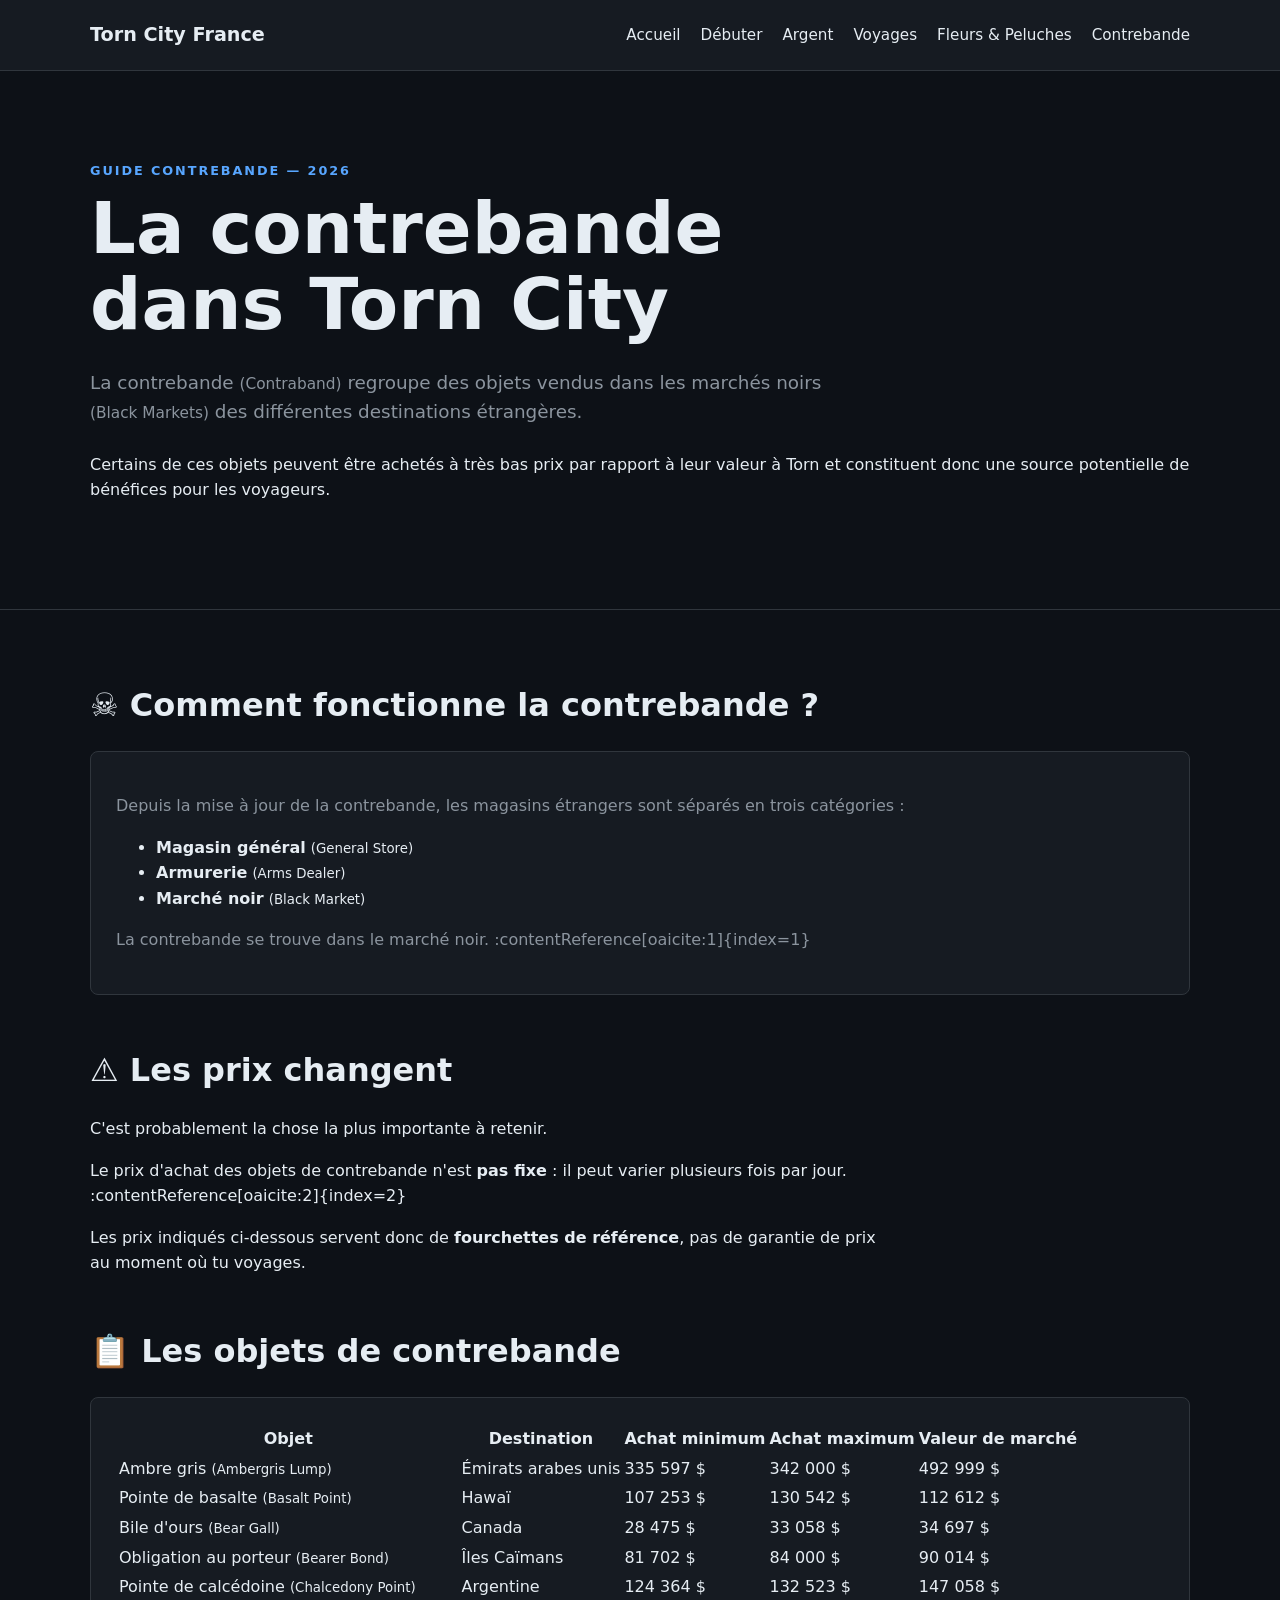
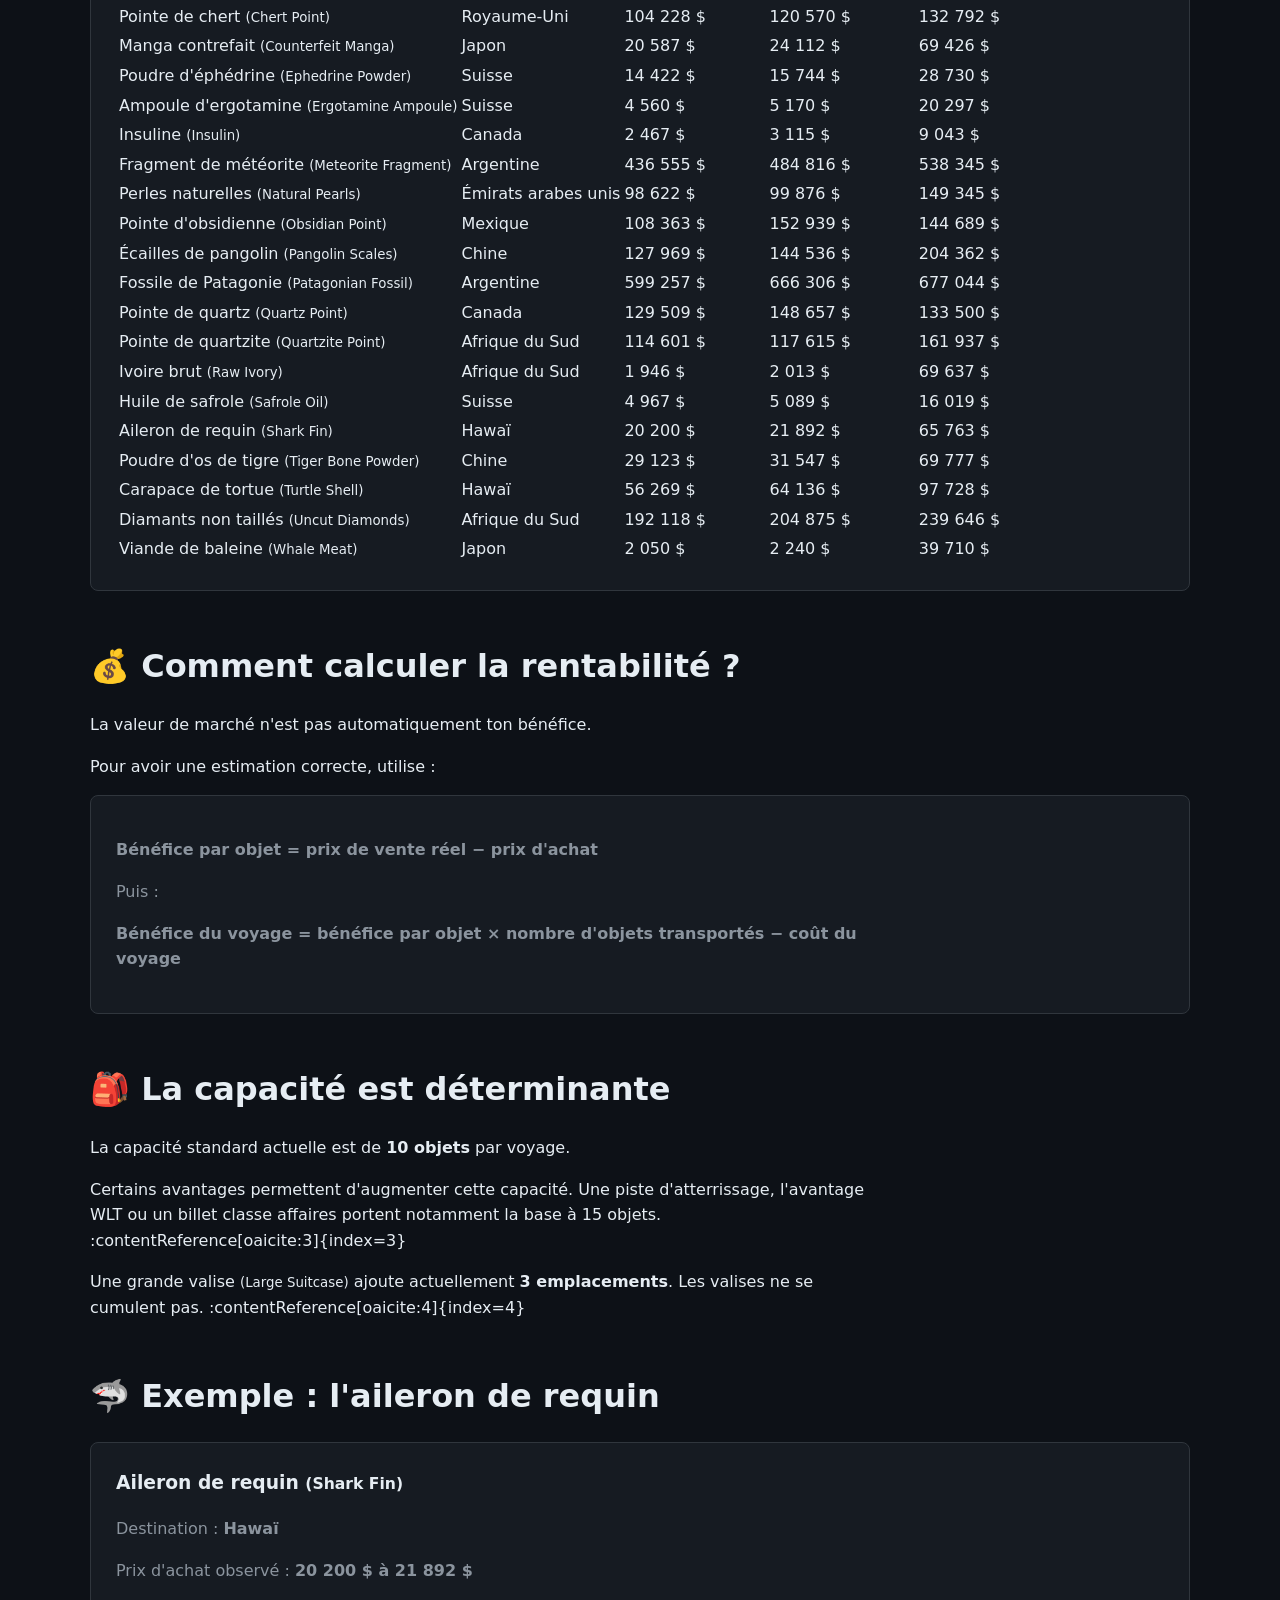
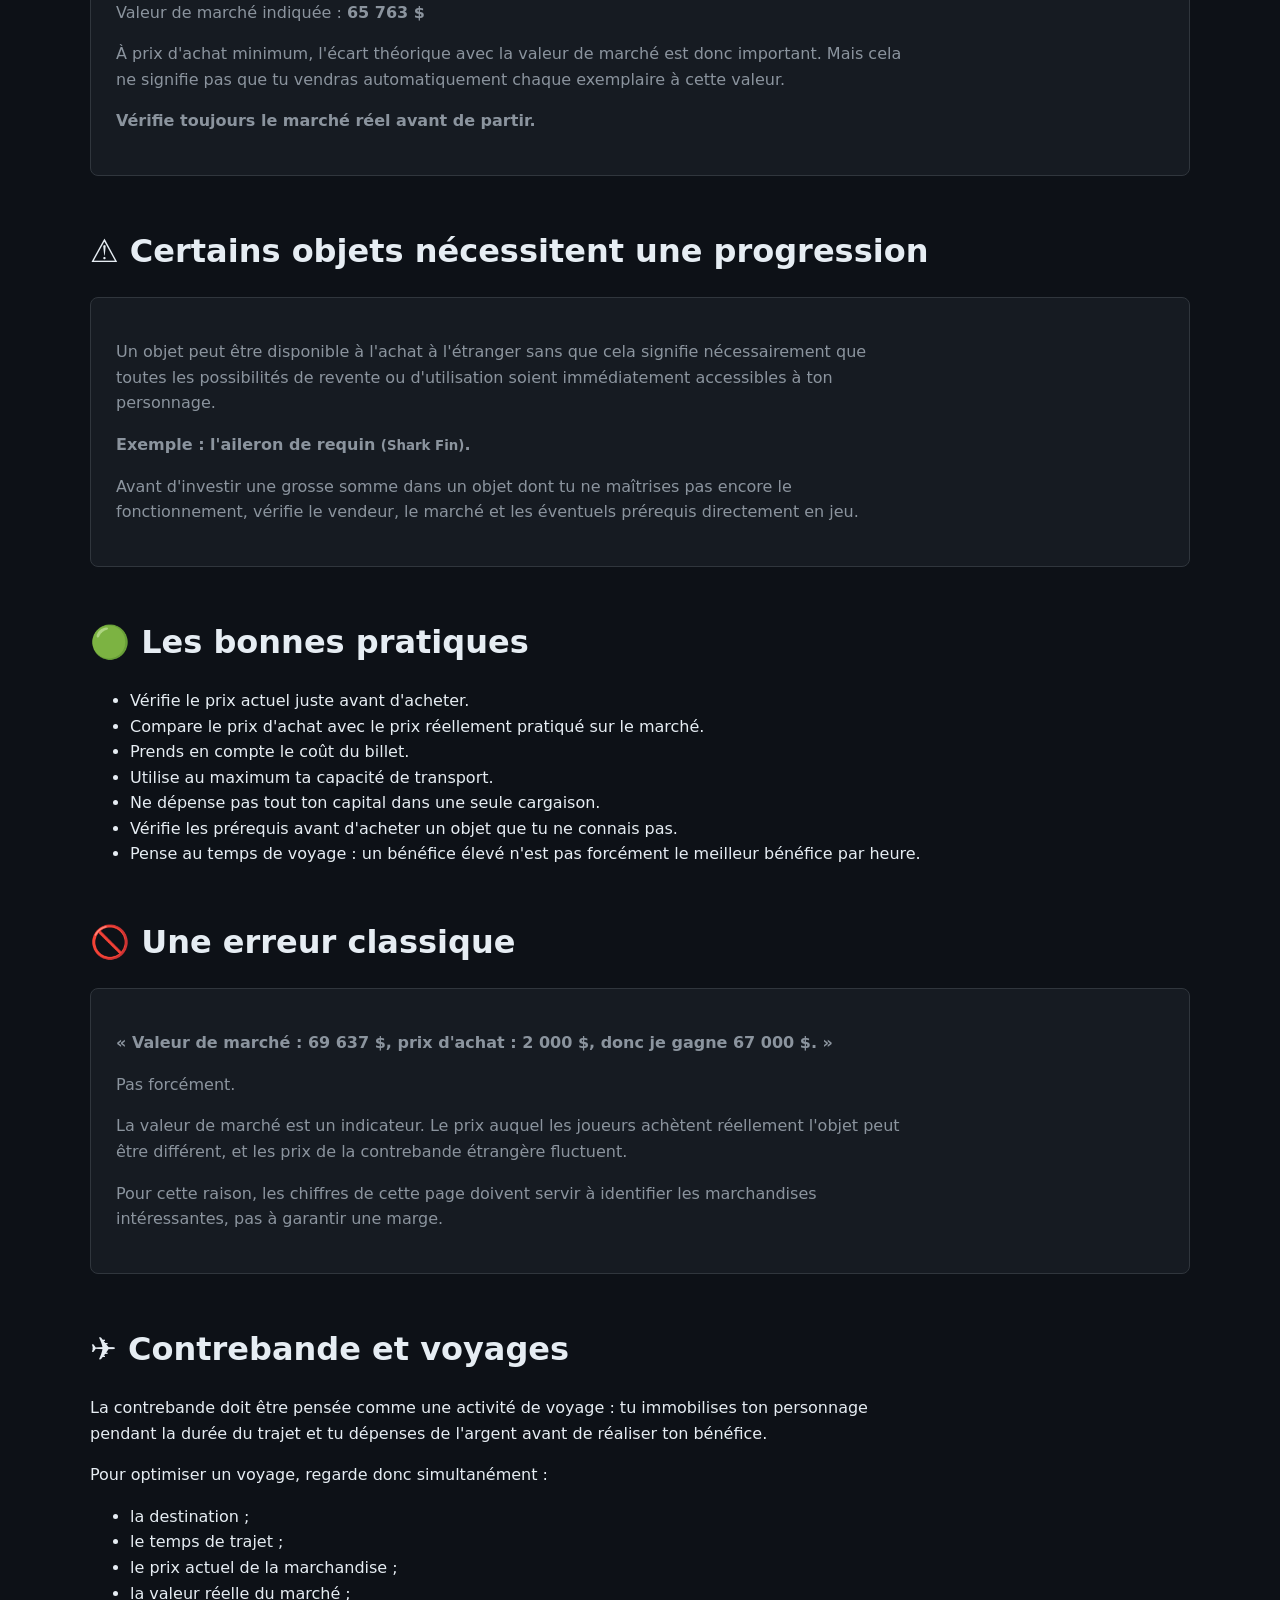
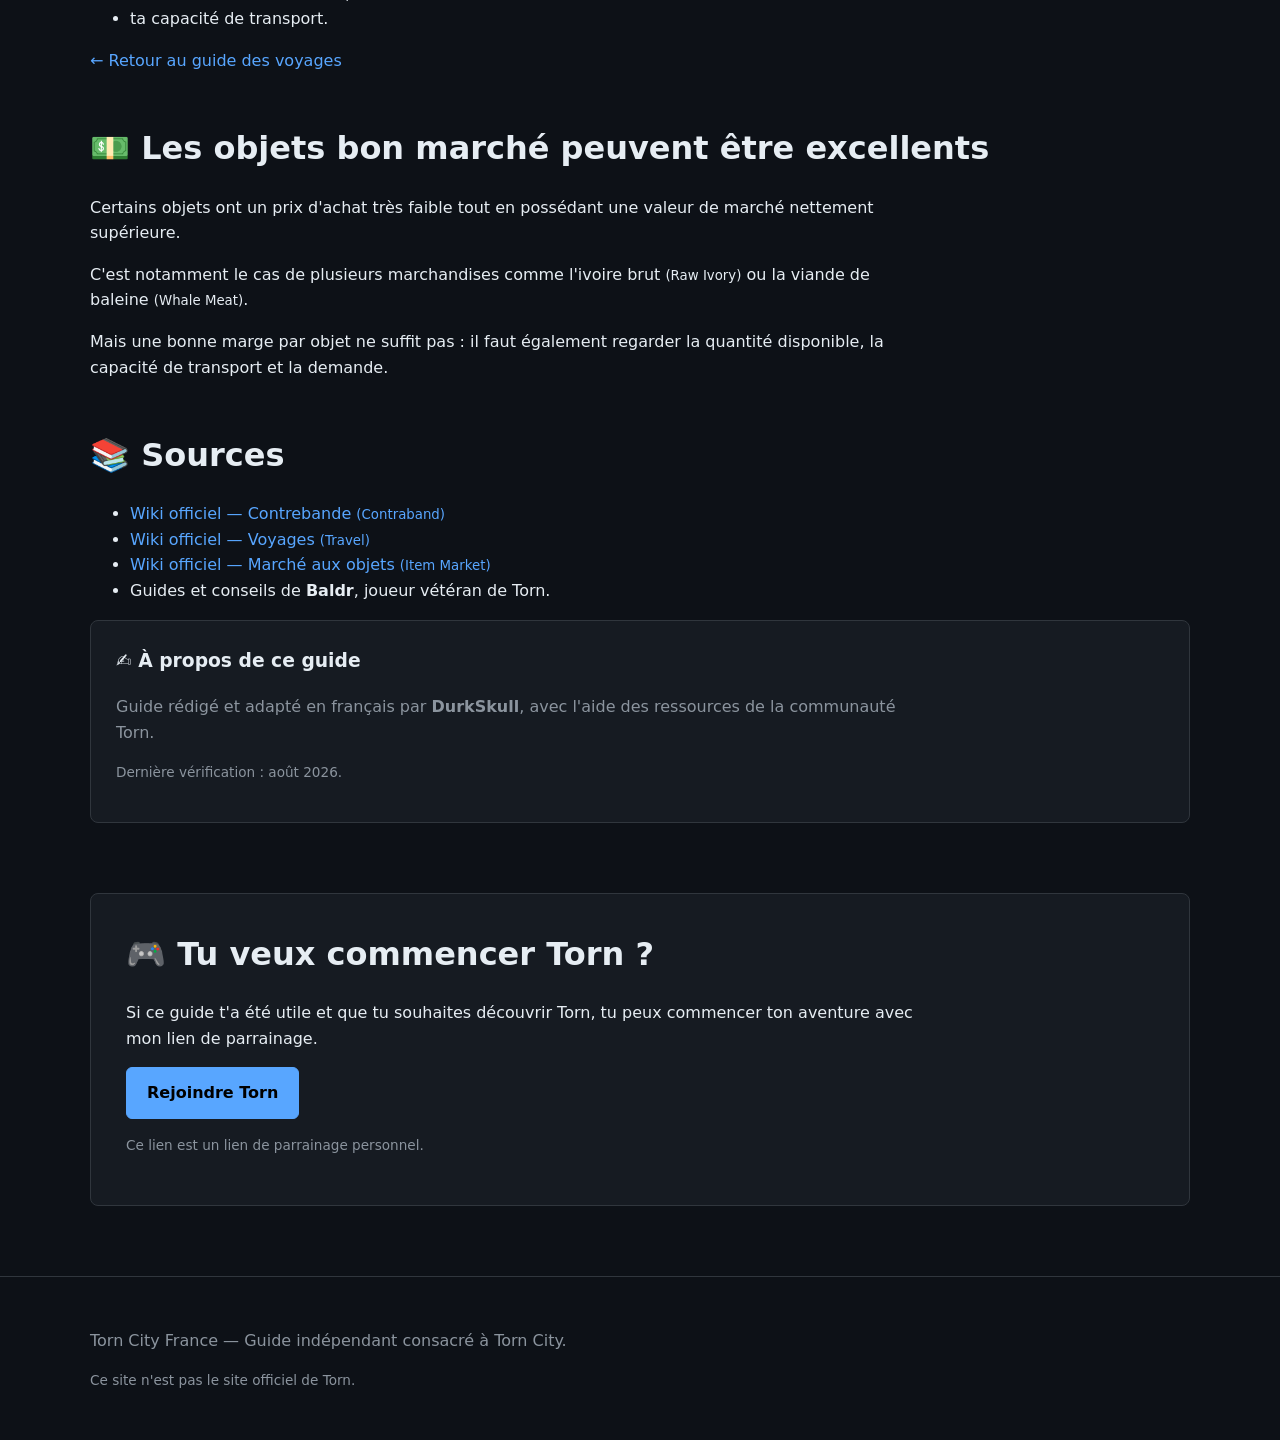
==== contrebande.html @ 093e4d94 "Add contraband guide in French This file contains a comprehensive guide on contraband in Torn City, " ====
<!doctype html>
<html lang="fr">
<head>
    <meta charset="utf-8">
    <meta name="viewport" content="width=device-width, initial-scale=1">

    <meta name="description"
          content="Guide français de la contrebande dans Torn City : objets, destinations, prix d'achat, valeur de marché, rentabilité et conseils.">

    <meta name="robots" content="index, follow, max-image-preview:large">
    <meta name="referrer" content="strict-origin-when-cross-origin">

    <meta http-equiv="Content-Security-Policy"
          content="default-src 'self'; base-uri 'self'; form-action 'self'; frame-ancestors 'none'; object-src 'none'; img-src 'self'; style-src 'self'; script-src 'none'; connect-src 'none';">

    <link rel="canonical"
          href="https://durkskull.github.io/Torn-city-fr-guide/contrebande.html">

    <title>Contrebande dans Torn City : guide et rentabilité | Torn City France</title>

    <link rel="stylesheet" href="css/style.css">
</head>

<body>

<header class="site-header">
    <div class="container">

        <p class="site-name">Torn City France</p>

        <nav aria-label="Navigation principale">
            <a href="index.html">Accueil</a>
            <a href="guide-debutant.html">Débuter</a>
            <a href="gagner-argent.html">Argent</a>
            <a href="voyages.html">Voyages</a>
            <a href="fleurs-peluches.html">Fleurs &amp; Peluches</a>
            <a href="contrebande.html" aria-current="page">Contrebande</a>
        </nav>

    </div>
</header>


<main>

<section class="hero">
    <div class="container">

        <p class="eyebrow">GUIDE CONTREBANDE — 2026</p>

        <h1>La contrebande dans Torn City</h1>

        <p class="intro">
            La contrebande
            <small>(Contraband)</small>
            regroupe des objets vendus dans les marchés noirs
            <small>(Black Markets)</small>
            des différentes destinations étrangères.
        </p>

        <p>
            Certains de ces objets peuvent être achetés à très bas prix
            par rapport à leur valeur à Torn et constituent donc une
            source potentielle de bénéfices pour les voyageurs.
        </p>

    </div>
</section>


<section class="content">
<div class="container">


<h2>☠️ Comment fonctionne la contrebande ?</h2>

<div class="card">

    <p>
        Depuis la mise à jour de la contrebande, les magasins étrangers
        sont séparés en trois catégories :
    </p>

    <ul>
        <li>
            <strong>Magasin général</strong>
            <small>(General Store)</small>
        </li>

        <li>
            <strong>Armurerie</strong>
            <small>(Arms Dealer)</small>
        </li>

        <li>
            <strong>Marché noir</strong>
            <small>(Black Market)</small>
        </li>
    </ul>

    <p>
        La contrebande se trouve dans le marché noir.
        :contentReference[oaicite:1]{index=1}
    </p>

</div>


<h2>⚠️ Les prix changent</h2>

<p>
    C'est probablement la chose la plus importante à retenir.
</p>

<p>
    Le prix d'achat des objets de contrebande n'est
    <strong>pas fixe</strong> : il peut varier plusieurs fois par jour.
    :contentReference[oaicite:2]{index=2}
</p>

<p>
    Les prix indiqués ci-dessous servent donc de
    <strong>fourchettes de référence</strong>, pas de garantie de prix
    au moment où tu voyages.
</p>


<h2>📋 Les objets de contrebande</h2>

<div class="card">

<table>
    <thead>
        <tr>
            <th>Objet</th>
            <th>Destination</th>
            <th>Achat minimum</th>
            <th>Achat maximum</th>
            <th>Valeur de marché</th>
        </tr>
    </thead>

    <tbody>

        <tr>
            <td>
                Ambre gris
                <small>(Ambergris Lump)</small>
            </td>
            <td>Émirats arabes unis</td>
            <td>335 597 $</td>
            <td>342 000 $</td>
            <td>492 999 $</td>
        </tr>

        <tr>
            <td>
                Pointe de basalte
                <small>(Basalt Point)</small>
            </td>
            <td>Hawaï</td>
            <td>107 253 $</td>
            <td>130 542 $</td>
            <td>112 612 $</td>
        </tr>

        <tr>
            <td>
                Bile d'ours
                <small>(Bear Gall)</small>
            </td>
            <td>Canada</td>
            <td>28 475 $</td>
            <td>33 058 $</td>
            <td>34 697 $</td>
        </tr>

        <tr>
            <td>
                Obligation au porteur
                <small>(Bearer Bond)</small>
            </td>
            <td>Îles Caïmans</td>
            <td>81 702 $</td>
            <td>84 000 $</td>
            <td>90 014 $</td>
        </tr>

        <tr>
            <td>
                Pointe de calcédoine
                <small>(Chalcedony Point)</small>
            </td>
            <td>Argentine</td>
            <td>124 364 $</td>
            <td>132 523 $</td>
            <td>147 058 $</td>
        </tr>

        <tr>
            <td>
                Pointe de chert
                <small>(Chert Point)</small>
            </td>
            <td>Royaume-Uni</td>
            <td>104 228 $</td>
            <td>120 570 $</td>
            <td>132 792 $</td>
        </tr>

        <tr>
            <td>
                Manga contrefait
                <small>(Counterfeit Manga)</small>
            </td>
            <td>Japon</td>
            <td>20 587 $</td>
            <td>24 112 $</td>
            <td>69 426 $</td>
        </tr>

        <tr>
            <td>
                Poudre d'éphédrine
                <small>(Ephedrine Powder)</small>
            </td>
            <td>Suisse</td>
            <td>14 422 $</td>
            <td>15 744 $</td>
            <td>28 730 $</td>
        </tr>

        <tr>
            <td>
                Ampoule d'ergotamine
                <small>(Ergotamine Ampoule)</small>
            </td>
            <td>Suisse</td>
            <td>4 560 $</td>
            <td>5 170 $</td>
            <td>20 297 $</td>
        </tr>

        <tr>
            <td>
                Insuline
                <small>(Insulin)</small>
            </td>
            <td>Canada</td>
            <td>2 467 $</td>
            <td>3 115 $</td>
            <td>9 043 $</td>
        </tr>

        <tr>
            <td>
                Fragment de météorite
                <small>(Meteorite Fragment)</small>
            </td>
            <td>Argentine</td>
            <td>436 555 $</td>
            <td>484 816 $</td>
            <td>538 345 $</td>
        </tr>

        <tr>
            <td>
                Perles naturelles
                <small>(Natural Pearls)</small>
            </td>
            <td>Émirats arabes unis</td>
            <td>98 622 $</td>
            <td>99 876 $</td>
            <td>149 345 $</td>
        </tr>

        <tr>
            <td>
                Pointe d'obsidienne
                <small>(Obsidian Point)</small>
            </td>
            <td>Mexique</td>
            <td>108 363 $</td>
            <td>152 939 $</td>
            <td>144 689 $</td>
        </tr>

        <tr>
            <td>
                Écailles de pangolin
                <small>(Pangolin Scales)</small>
            </td>
            <td>Chine</td>
            <td>127 969 $</td>
            <td>144 536 $</td>
            <td>204 362 $</td>
        </tr>

        <tr>
            <td>
                Fossile de Patagonie
                <small>(Patagonian Fossil)</small>
            </td>
            <td>Argentine</td>
            <td>599 257 $</td>
            <td>666 306 $</td>
            <td>677 044 $</td>
        </tr>

        <tr>
            <td>
                Pointe de quartz
                <small>(Quartz Point)</small>
            </td>
            <td>Canada</td>
            <td>129 509 $</td>
            <td>148 657 $</td>
            <td>133 500 $</td>
        </tr>

        <tr>
            <td>
                Pointe de quartzite
                <small>(Quartzite Point)</small>
            </td>
            <td>Afrique du Sud</td>
            <td>114 601 $</td>
            <td>117 615 $</td>
            <td>161 937 $</td>
        </tr>

        <tr>
            <td>
                Ivoire brut
                <small>(Raw Ivory)</small>
            </td>
            <td>Afrique du Sud</td>
            <td>1 946 $</td>
            <td>2 013 $</td>
            <td>69 637 $</td>
        </tr>

        <tr>
            <td>
                Huile de safrole
                <small>(Safrole Oil)</small>
            </td>
            <td>Suisse</td>
            <td>4 967 $</td>
            <td>5 089 $</td>
            <td>16 019 $</td>
        </tr>

        <tr>
            <td>
                Aileron de requin
                <small>(Shark Fin)</small>
            </td>
            <td>Hawaï</td>
            <td>20 200 $</td>
            <td>21 892 $</td>
            <td>65 763 $</td>
        </tr>

        <tr>
            <td>
                Poudre d'os de tigre
                <small>(Tiger Bone Powder)</small>
            </td>
            <td>Chine</td>
            <td>29 123 $</td>
            <td>31 547 $</td>
            <td>69 777 $</td>
        </tr>

        <tr>
            <td>
                Carapace de tortue
                <small>(Turtle Shell)</small>
            </td>
            <td>Hawaï</td>
            <td>56 269 $</td>
            <td>64 136 $</td>
            <td>97 728 $</td>
        </tr>

        <tr>
            <td>
                Diamants non taillés
                <small>(Uncut Diamonds)</small>
            </td>
            <td>Afrique du Sud</td>
            <td>192 118 $</td>
            <td>204 875 $</td>
            <td>239 646 $</td>
        </tr>

        <tr>
            <td>
                Viande de baleine
                <small>(Whale Meat)</small>
            </td>
            <td>Japon</td>
            <td>2 050 $</td>
            <td>2 240 $</td>
            <td>39 710 $</td>
        </tr>

    </tbody>
</table>

</div>


<h2>💰 Comment calculer la rentabilité ?</h2>

<p>
    La valeur de marché n'est pas automatiquement ton bénéfice.
</p>

<p>
    Pour avoir une estimation correcte, utilise :
</p>

<div class="card">

    <p>
        <strong>
            Bénéfice par objet =
            prix de vente réel − prix d'achat
        </strong>
    </p>

    <p>
        Puis :
    </p>

    <p>
        <strong>
            Bénéfice du voyage =
            bénéfice par objet × nombre d'objets transportés
            − coût du voyage
        </strong>
    </p>

</div>


<h2>🎒 La capacité est déterminante</h2>

<p>
    La capacité standard actuelle est de <strong>10 objets</strong>
    par voyage.
</p>

<p>
    Certains avantages permettent d'augmenter cette capacité.
    Une piste d'atterrissage, l'avantage WLT ou un billet classe
    affaires portent notamment la base à 15 objets.
    :contentReference[oaicite:3]{index=3}
</p>

<p>
    Une grande valise
    <small>(Large Suitcase)</small>
    ajoute actuellement <strong>3 emplacements</strong>.
    Les valises ne se cumulent pas. :contentReference[oaicite:4]{index=4}
</p>


<h2>🦈 Exemple : l'aileron de requin</h2>

<div class="card">

    <h3>
        Aileron de requin
        <small>(Shark Fin)</small>
    </h3>

    <p>
        Destination : <strong>Hawaï</strong>
    </p>

    <p>
        Prix d'achat observé :
        <strong>20 200 $ à 21 892 $</strong>
    </p>

    <p>
        Valeur de marché indiquée :
        <strong>65 763 $</strong>
    </p>

    <p>
        À prix d'achat minimum, l'écart théorique avec la valeur de
        marché est donc important. Mais cela ne signifie pas que tu
        vendras automatiquement chaque exemplaire à cette valeur.
    </p>

    <p>
        <strong>
            Vérifie toujours le marché réel avant de partir.
        </strong>
    </p>

</div>


<h2>⚠️ Certains objets nécessitent une progression</h2>

<div class="card">

    <p>
        Un objet peut être disponible à l'achat à l'étranger sans que
        cela signifie nécessairement que toutes les possibilités de
        revente ou d'utilisation soient immédiatement accessibles
        à ton personnage.
    </p>

    <p>
        <strong>
            Exemple : l'aileron de requin
            <small>(Shark Fin)</small>.
        </strong>
    </p>

    <p>
        Avant d'investir une grosse somme dans un objet dont tu ne
        maîtrises pas encore le fonctionnement, vérifie le vendeur,
        le marché et les éventuels prérequis directement en jeu.
    </p>

</div>


<h2>🟢 Les bonnes pratiques</h2>

<ul>

    <li>
        Vérifie le prix actuel juste avant d'acheter.
    </li>

    <li>
        Compare le prix d'achat avec le prix réellement pratiqué
        sur le marché.
    </li>

    <li>
        Prends en compte le coût du billet.
    </li>

    <li>
        Utilise au maximum ta capacité de transport.
    </li>

    <li>
        Ne dépense pas tout ton capital dans une seule cargaison.
    </li>

    <li>
        Vérifie les prérequis avant d'acheter un objet que tu ne
        connais pas.
    </li>

    <li>
        Pense au temps de voyage : un bénéfice élevé n'est pas
        forcément le meilleur bénéfice par heure.
    </li>

</ul>


<h2>🚫 Une erreur classique</h2>

<div class="card">

    <p>
        <strong>
            « Valeur de marché : 69 637 $,
            prix d'achat : 2 000 $,
            donc je gagne 67 000 $. »
        </strong>
    </p>

    <p>
        Pas forcément.
    </p>

    <p>
        La valeur de marché est un indicateur. Le prix auquel les
        joueurs achètent réellement l'objet peut être différent,
        et les prix de la contrebande étrangère fluctuent.
    </p>

    <p>
        Pour cette raison, les chiffres de cette page doivent servir
        à identifier les marchandises intéressantes, pas à garantir
        une marge.
    </p>

</div>


<h2>✈️ Contrebande et voyages</h2>

<p>
    La contrebande doit être pensée comme une activité de voyage :
    tu immobilises ton personnage pendant la durée du trajet et tu
    dépenses de l'argent avant de réaliser ton bénéfice.
</p>

<p>
    Pour optimiser un voyage, regarde donc simultanément :
</p>

<ul>

    <li>la destination ;</li>
    <li>le temps de trajet ;</li>
    <li>le prix actuel de la marchandise ;</li>
    <li>la valeur réelle du marché ;</li>
    <li>ta capacité de transport.</li>

</ul>

<p>
    <a href="voyages.html">
        ← Retour au guide des voyages
    </a>
</p>


<h2>💵 Les objets bon marché peuvent être excellents</h2>

<p>
    Certains objets ont un prix d'achat très faible tout en possédant
    une valeur de marché nettement supérieure.
</p>

<p>
    C'est notamment le cas de plusieurs marchandises comme
    l'ivoire brut
    <small>(Raw Ivory)</small>
    ou la viande de baleine
    <small>(Whale Meat)</small>.
</p>

<p>
    Mais une bonne marge par objet ne suffit pas : il faut également
    regarder la quantité disponible, la capacité de transport et la
    demande.
</p>


<h2>📚 Sources</h2>

<ul>

    <li>
        <a href="https://wiki.torn.com/wiki/Contraband"
           target="_blank"
           rel="noopener noreferrer">
            Wiki officiel — Contrebande
            <small>(Contraband)</small>
        </a>
    </li>

    <li>
        <a href="https://wiki.torn.com/wiki/Travel"
           target="_blank"
           rel="noopener noreferrer">
            Wiki officiel — Voyages
            <small>(Travel)</small>
        </a>
    </li>

    <li>
        <a href="https://wiki.torn.com/wiki/Item_Market"
           target="_blank"
           rel="noopener noreferrer">
            Wiki officiel — Marché aux objets
            <small>(Item Market)</small>
        </a>
    </li>

    <li>
        Guides et conseils de <strong>Baldr</strong>,
        joueur vétéran de Torn.
    </li>

</ul>


<div class="card">

    <h3>✍️ À propos de ce guide</h3>

    <p>
        Guide rédigé et adapté en français par
        <strong>DurkSkull</strong>,
        avec l'aide des ressources de la communauté Torn.
    </p>

    <p class="small">
        Dernière vérification : août 2026.
    </p>

</div>


<section class="referral">

    <h2>🎮 Tu veux commencer Torn ?</h2>

    <p>
        Si ce guide t'a été utile et que tu souhaites découvrir Torn,
        tu peux commencer ton aventure avec mon lien de parrainage.
    </p>

    <p>
        <a class="button"
           href="https://www.torn.com/4227770"
           target="_blank"
           rel="noopener noreferrer">
            Rejoindre Torn
        </a>
    </p>

    <p class="small">
        Ce lien est un lien de parrainage personnel.
    </p>

</section>


</div>
</section>

</main>


<footer class="site-footer">

    <div class="container">

        <p>
            Torn City France — Guide indépendant consacré à Torn City.
        </p>

        <p class="small">
            Ce site n'est pas le site officiel de Torn.
        </p>

    </div>
</footer>

</body>
</html>
---- css/style.css ----
:root {
    --background: #0d1117;
    --surface: #161b22;
    --surface-hover: #1c2128;
    --border: #30363d;
    --text: #e6edf3;
    --muted: #8b949e;
    --accent: #58a6ff;
    --accent-hover: #79c0ff;
}

* {
    box-sizing: border-box;
}

html {
    scroll-behavior: smooth;
}

body {
    margin: 0;
    background: var(--background);
    color: var(--text);
    font-family:
        system-ui,
        -apple-system,
        BlinkMacSystemFont,
        "Segoe UI",
        sans-serif;
    line-height: 1.6;
}

a {
    color: var(--accent);
    text-decoration: none;
}

a:hover {
    color: var(--accent-hover);
    text-decoration: underline;
}

.container {
    width: min(1100px, calc(100% - 40px));
    margin-inline: auto;
}


/* Header */

.site-header {
    border-bottom: 1px solid var(--border);
    background: var(--surface);
}

.site-header .container {
    display: flex;
    align-items: center;
    justify-content: space-between;
    gap: 30px;
    min-height: 70px;
}

.site-name {
    margin: 0;
    font-size: 1.2rem;
    font-weight: 700;
}

nav {
    display: flex;
    flex-wrap: wrap;
    gap: 20px;
}

nav a {
    color: var(--text);
    font-size: 0.95rem;
}

nav a:hover {
    color: var(--accent);
}


/* Hero */

.hero {
    padding: 90px 0;
    border-bottom: 1px solid var(--border);
}

.eyebrow {
    margin: 0 0 10px;
    color: var(--accent);
    font-size: 0.8rem;
    font-weight: 700;
    letter-spacing: 0.15em;
}

h1 {
    max-width: 850px;
    margin: 0;
    font-size: clamp(2.2rem, 6vw, 4.5rem);
    line-height: 1.05;
}

.intro {
    max-width: 750px;
    margin: 25px 0;
    color: var(--muted);
    font-size: 1.15rem;
}


/* Boutons */

.button {
    display: inline-block;
    padding: 12px 20px;
    border: 1px solid var(--accent);
    border-radius: 6px;
    background: var(--accent);
    color: #000;
    font-weight: 700;
}

.button:hover {
    background: var(--accent-hover);
    color: #000;
    text-decoration: none;
}

.small {
    color: var(--muted);
    font-size: 0.85rem;
}


/* Contenu */

.content {
    padding: 70px 0;
}

h2 {
    margin-top: 50px;
    margin-bottom: 20px;
    font-size: 2rem;
}

h2:first-child {
    margin-top: 0;
}

h3 {
    margin-top: 0;
}

.content p {
    max-width: 800px;
}


/* Cartes */

.cards {
    display: grid;
    grid-template-columns: repeat(2, minmax(0, 1fr));
    gap: 20px;
    margin-top: 30px;
}

.card {
    padding: 25px;
    border: 1px solid var(--border);
    border-radius: 8px;
    background: var(--surface);
}

.card:hover {
    background: var(--surface-hover);
}

.card p {
    color: var(--muted);
}


/* Referral */

.referral {
    margin-top: 70px;
    padding: 35px;
    border: 1px solid var(--border);
    border-radius: 8px;
    background: var(--surface);
}


/* Footer */

.site-footer {
    padding: 35px 0;
    border-top: 1px solid var(--border);
    color: var(--muted);
}


/* Mobile */

@media (max-width: 700px) {

    .site-header .container {
        align-items: flex-start;
        flex-direction: column;
        padding: 20px 0;
    }

    nav {
        gap: 12px 18px;
    }

    .hero {
        padding: 60px 0;
    }

    .cards {
        grid-template-columns: 1fr;
    }

    .container {
        width: min(100% - 30px, 1100px);
    }
}
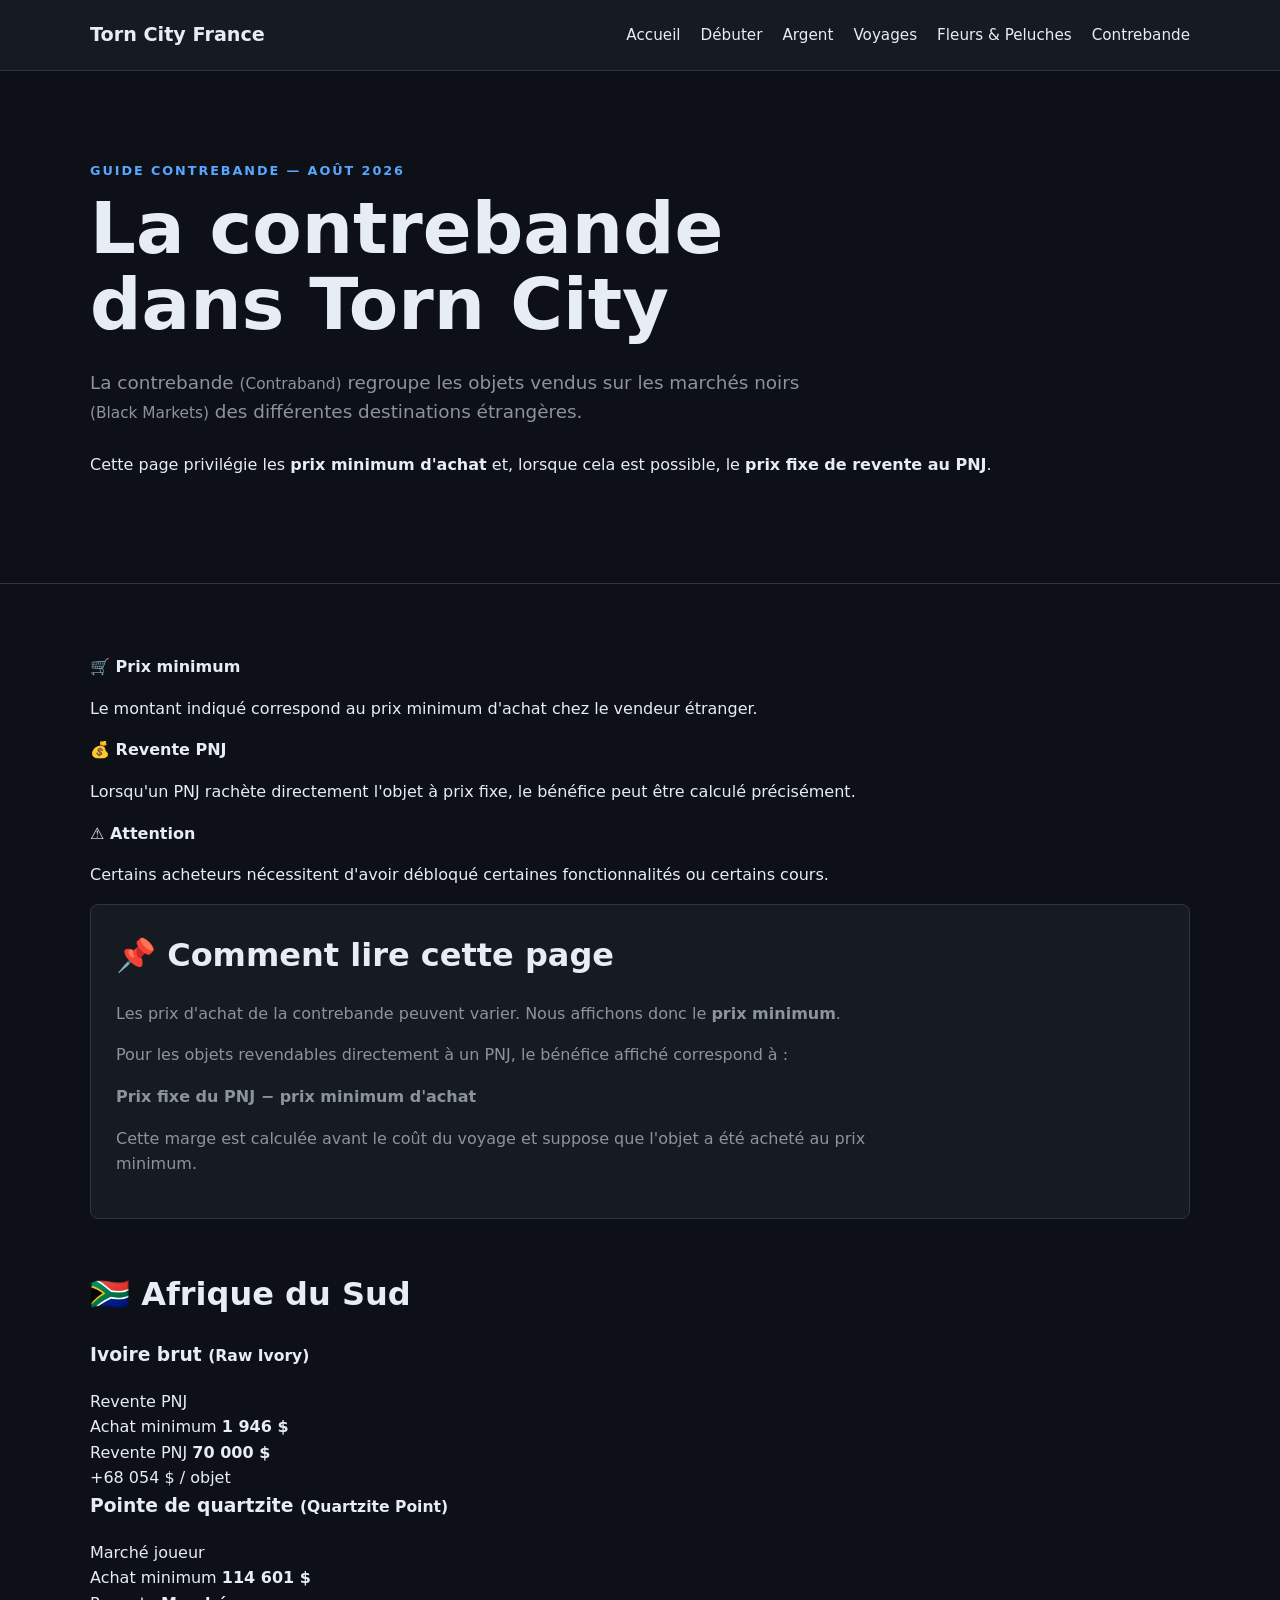
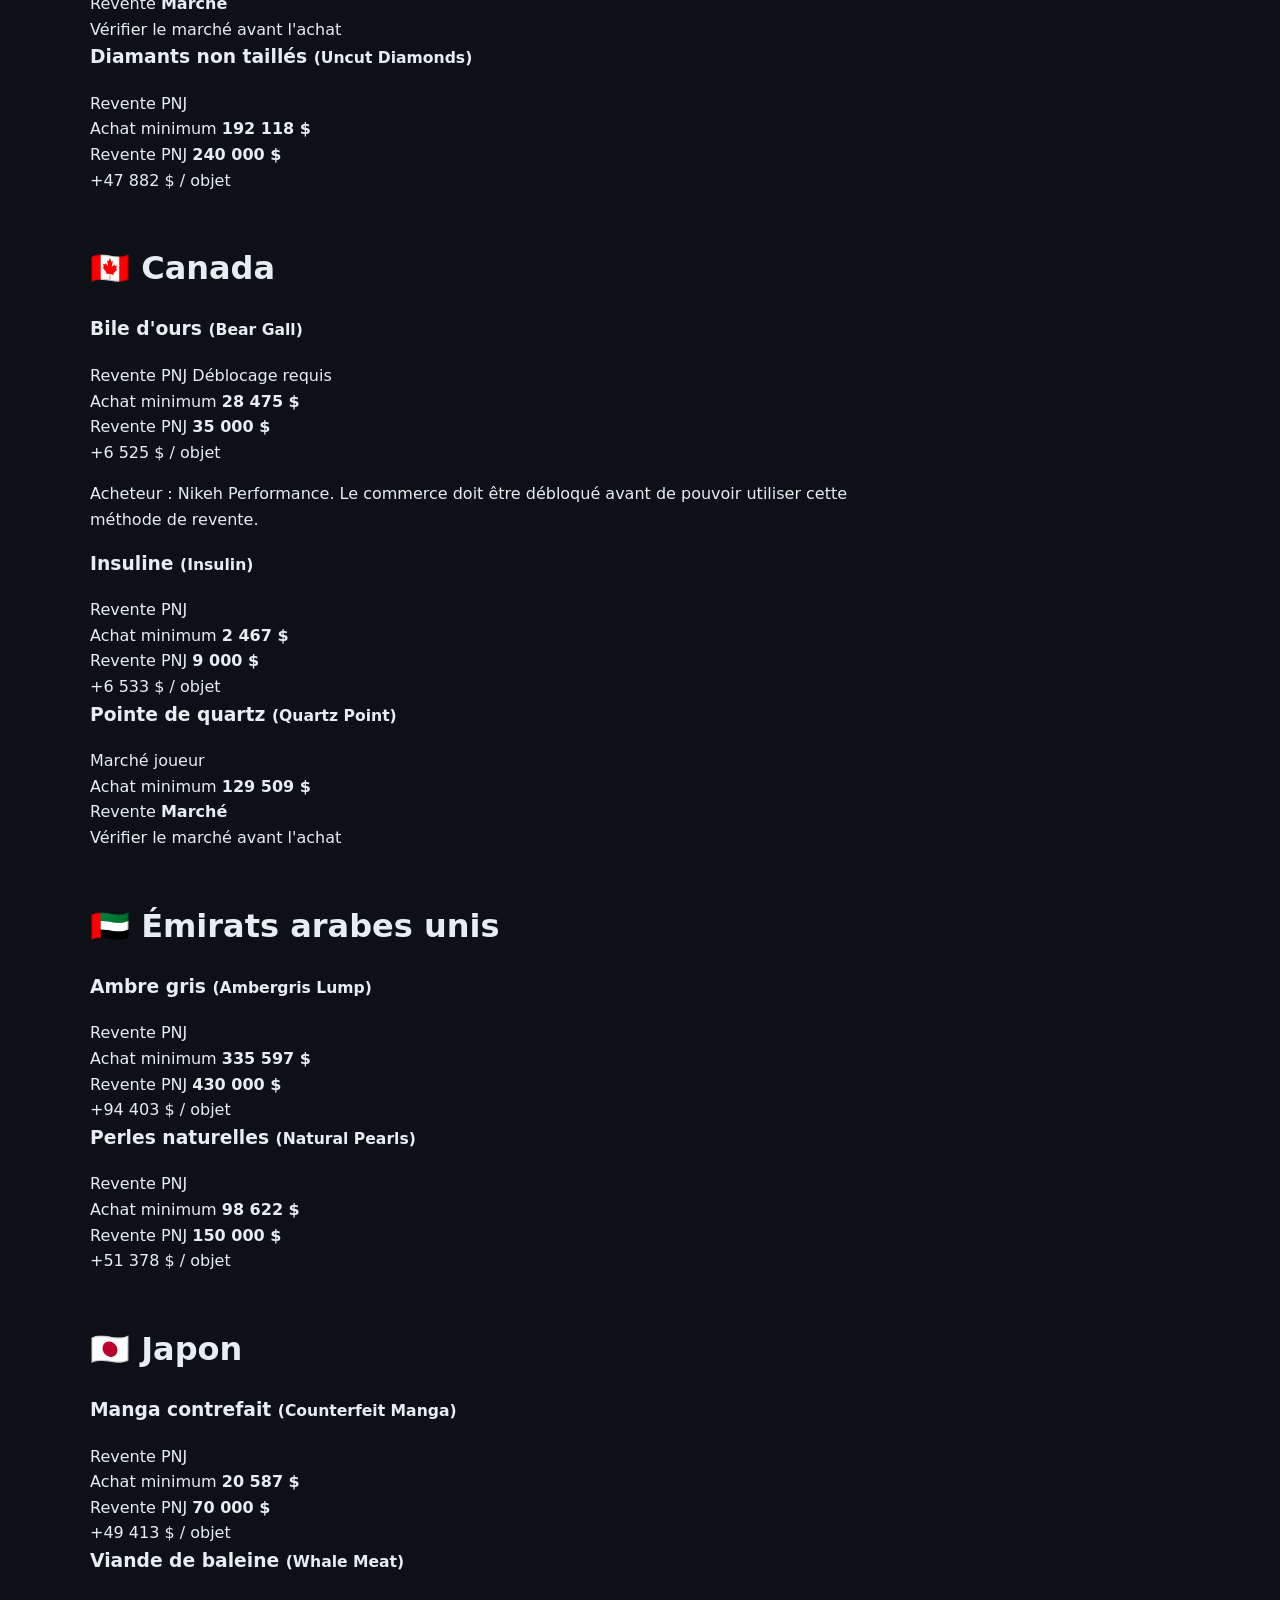
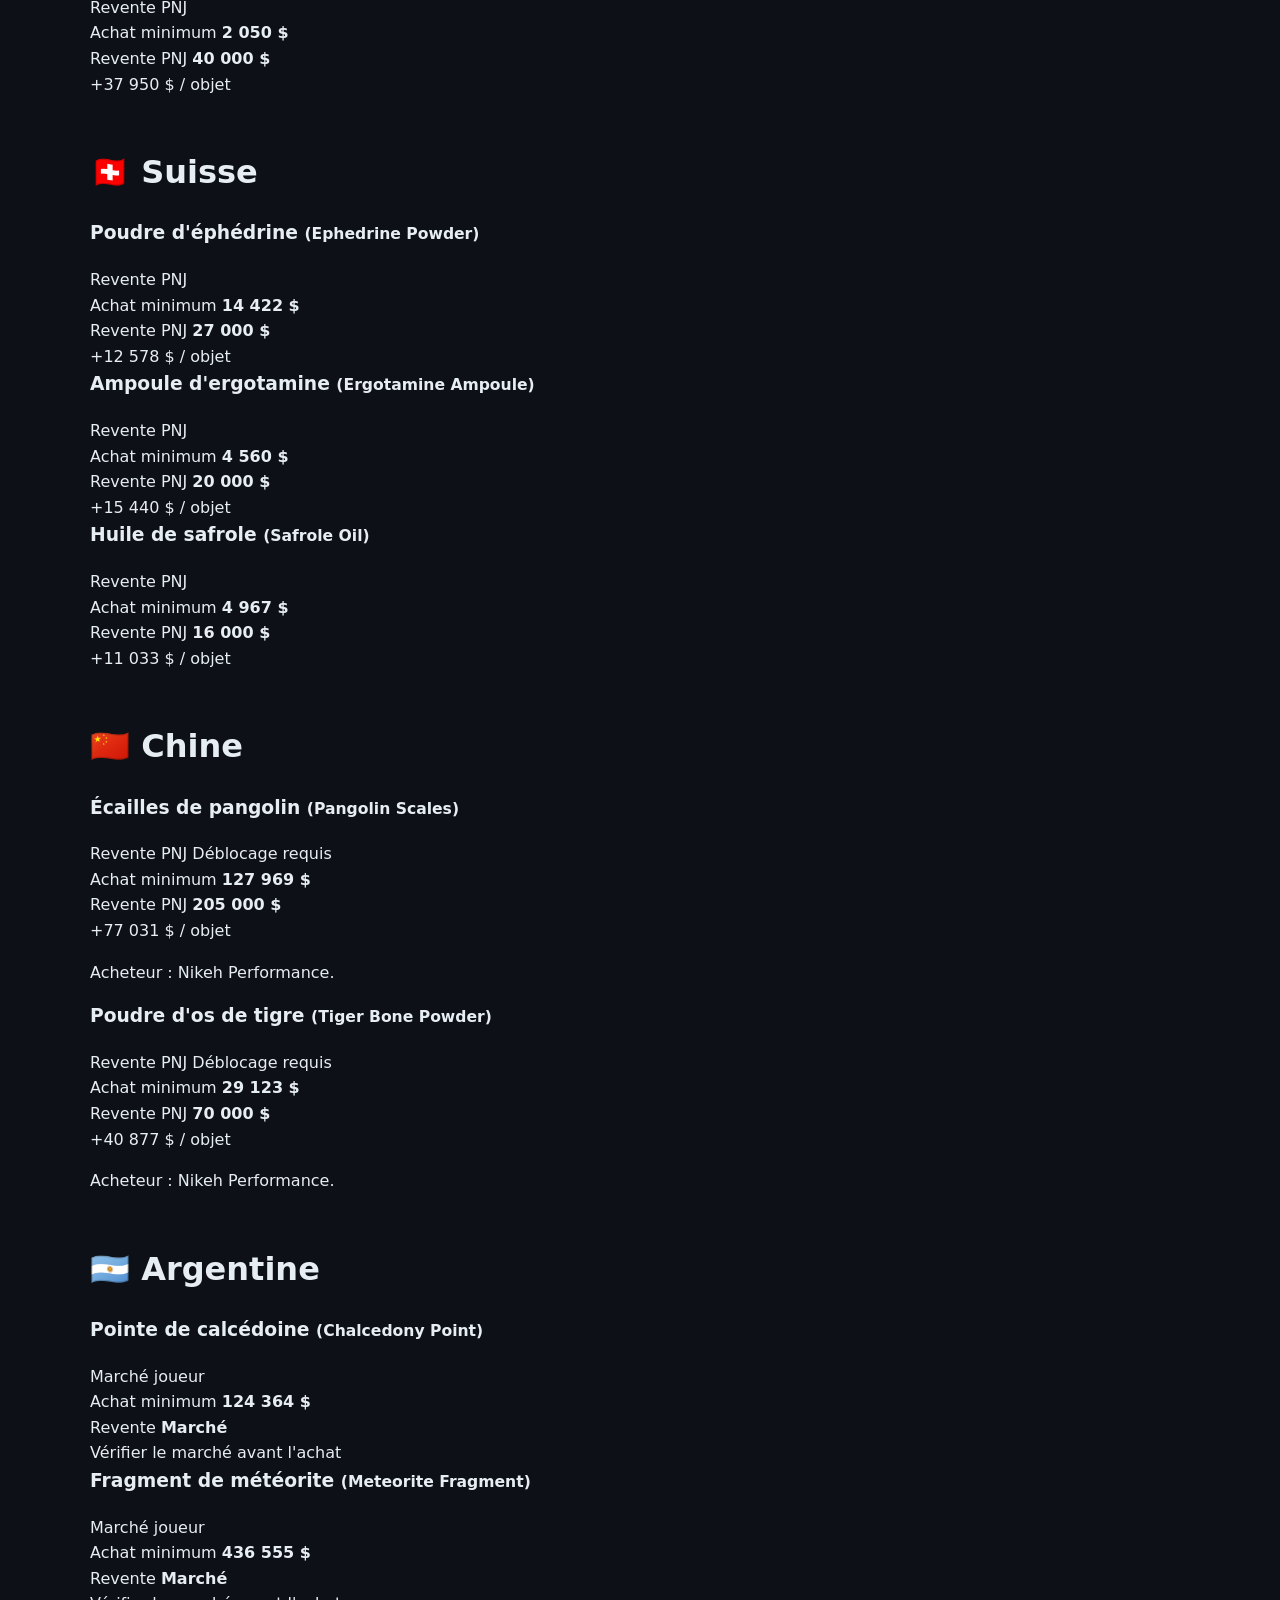
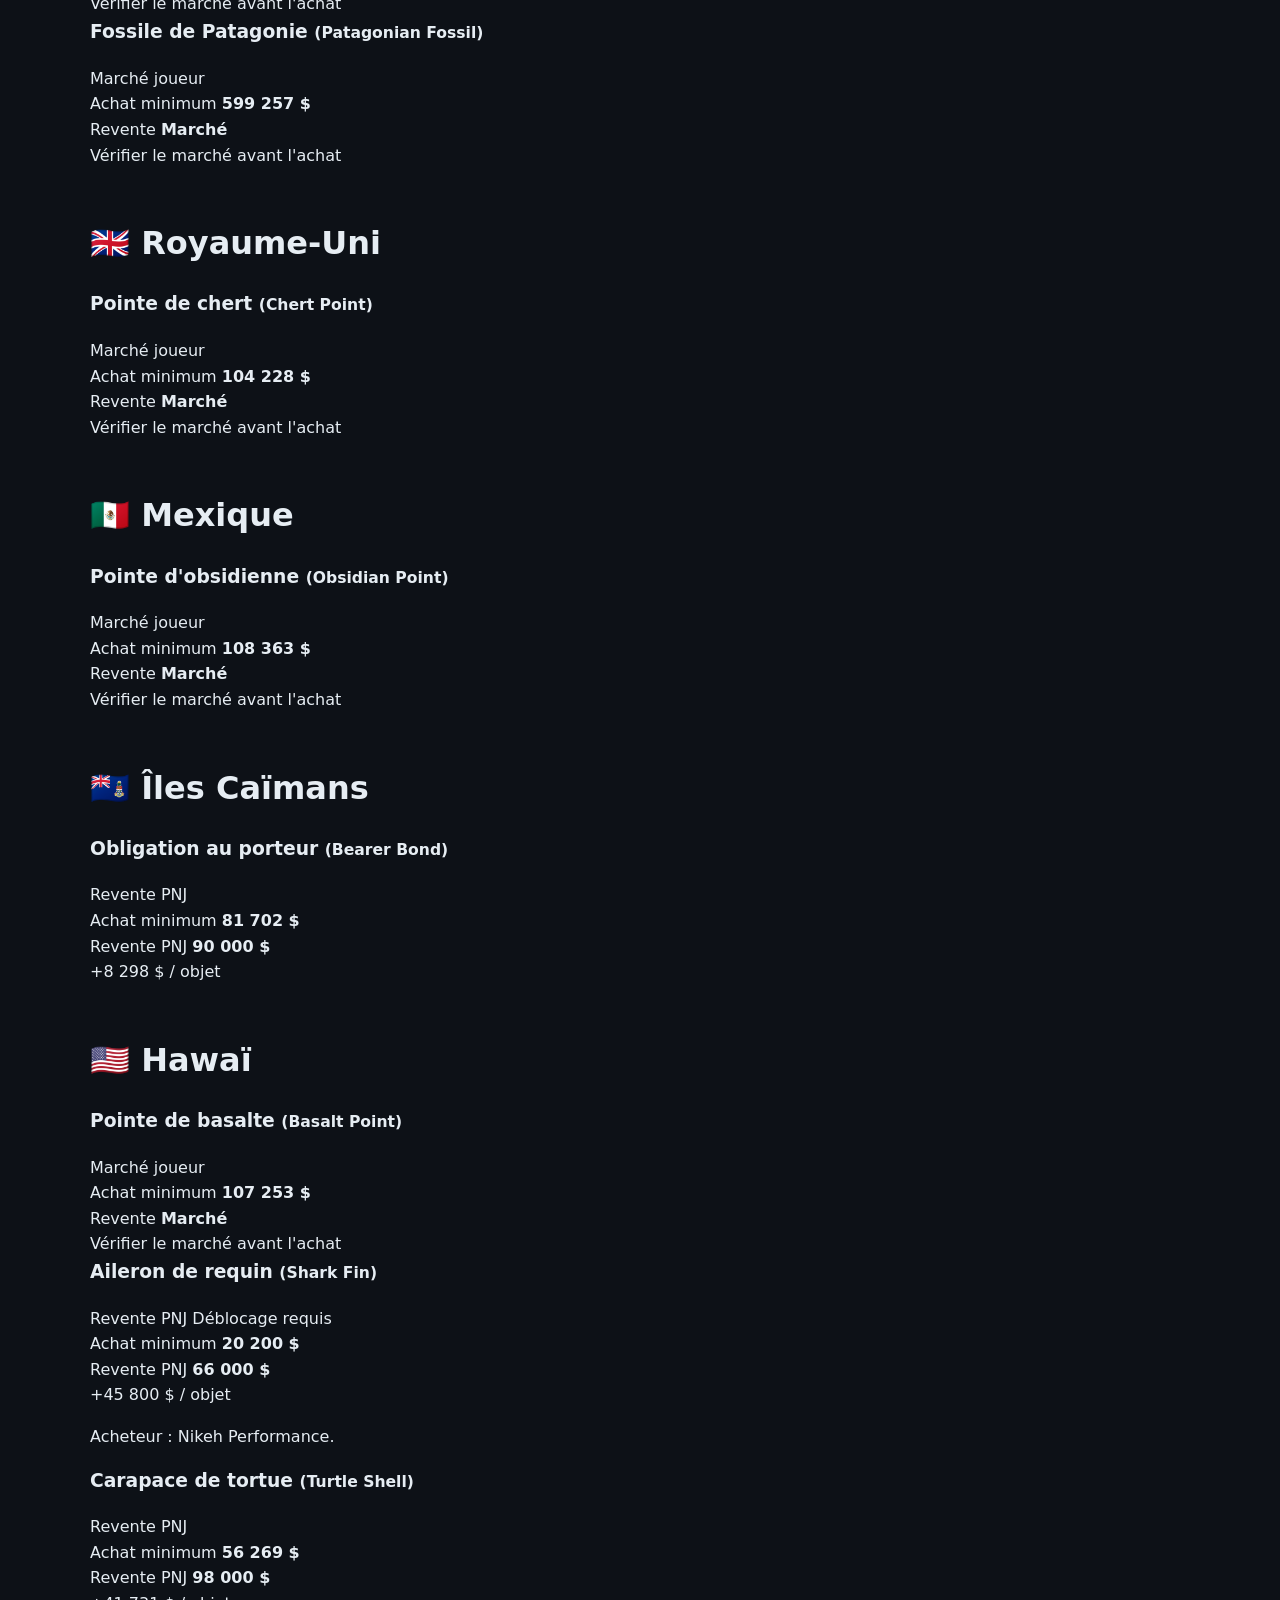
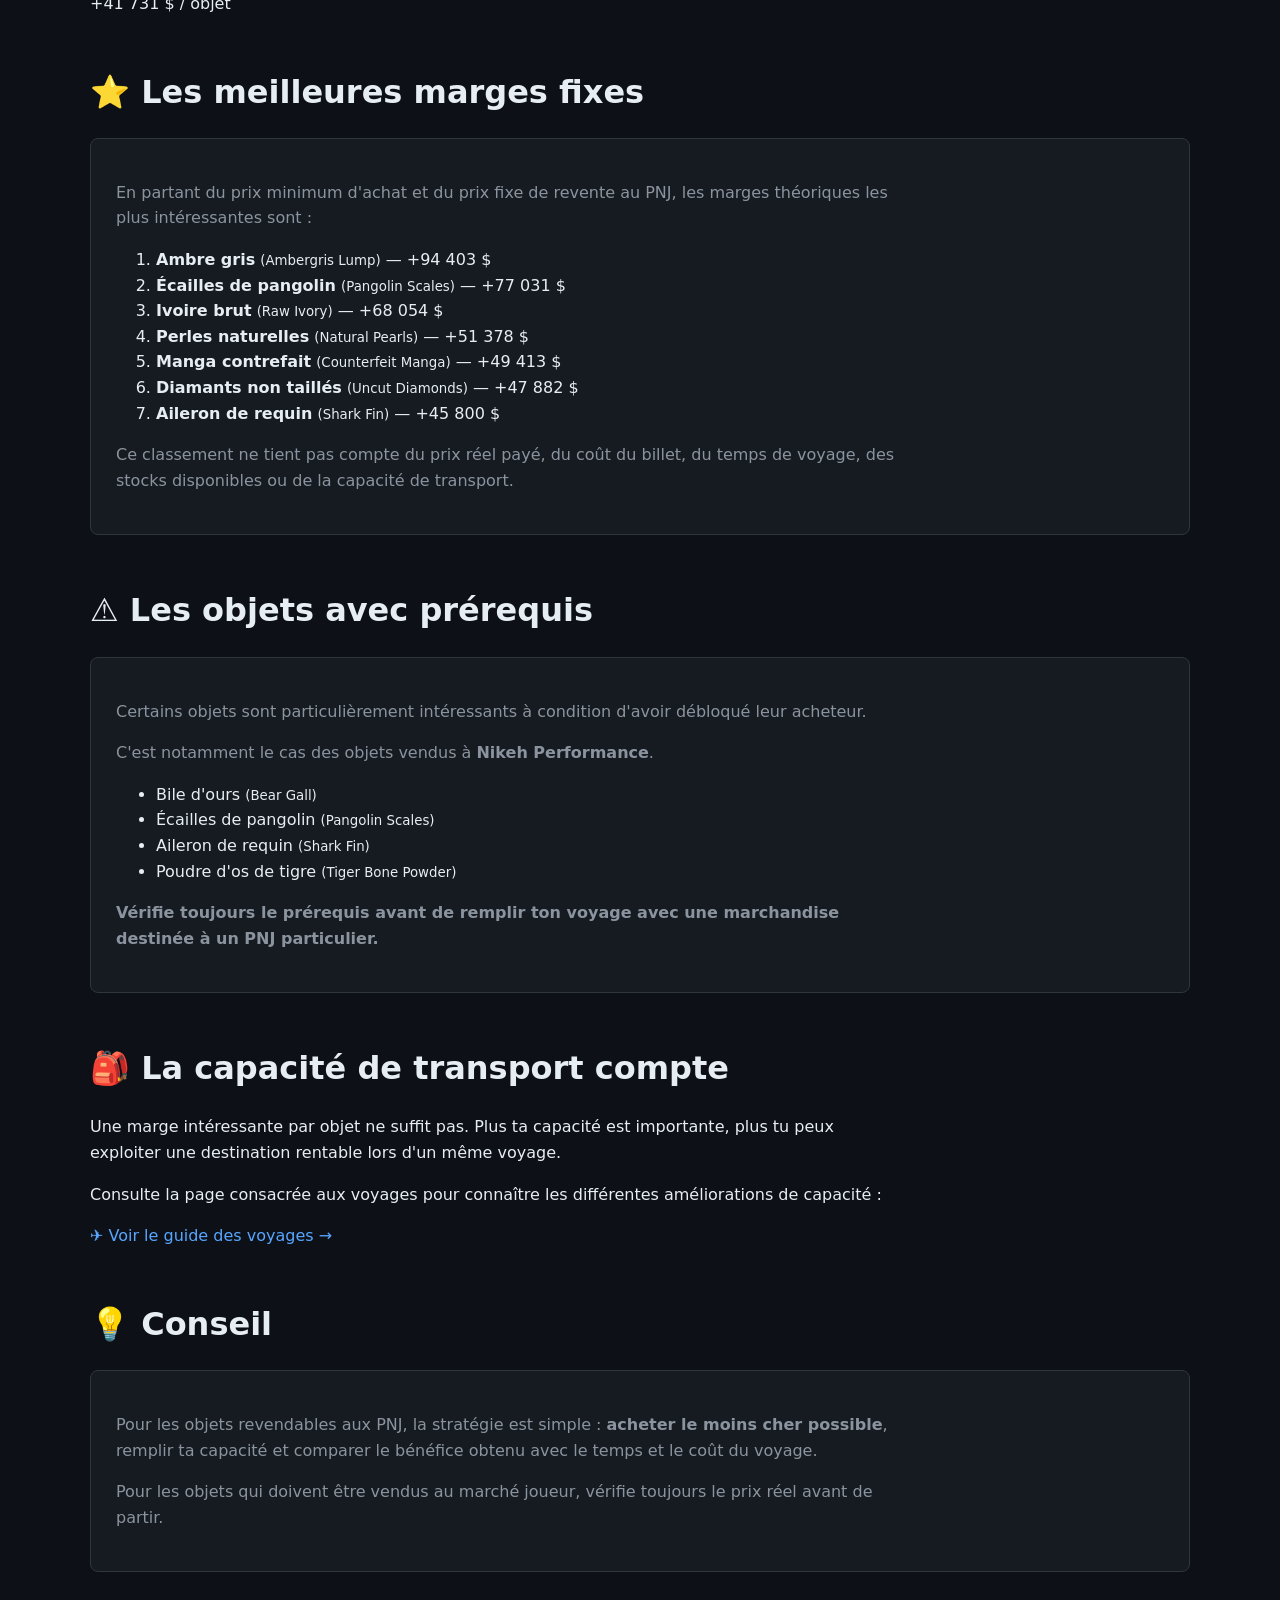
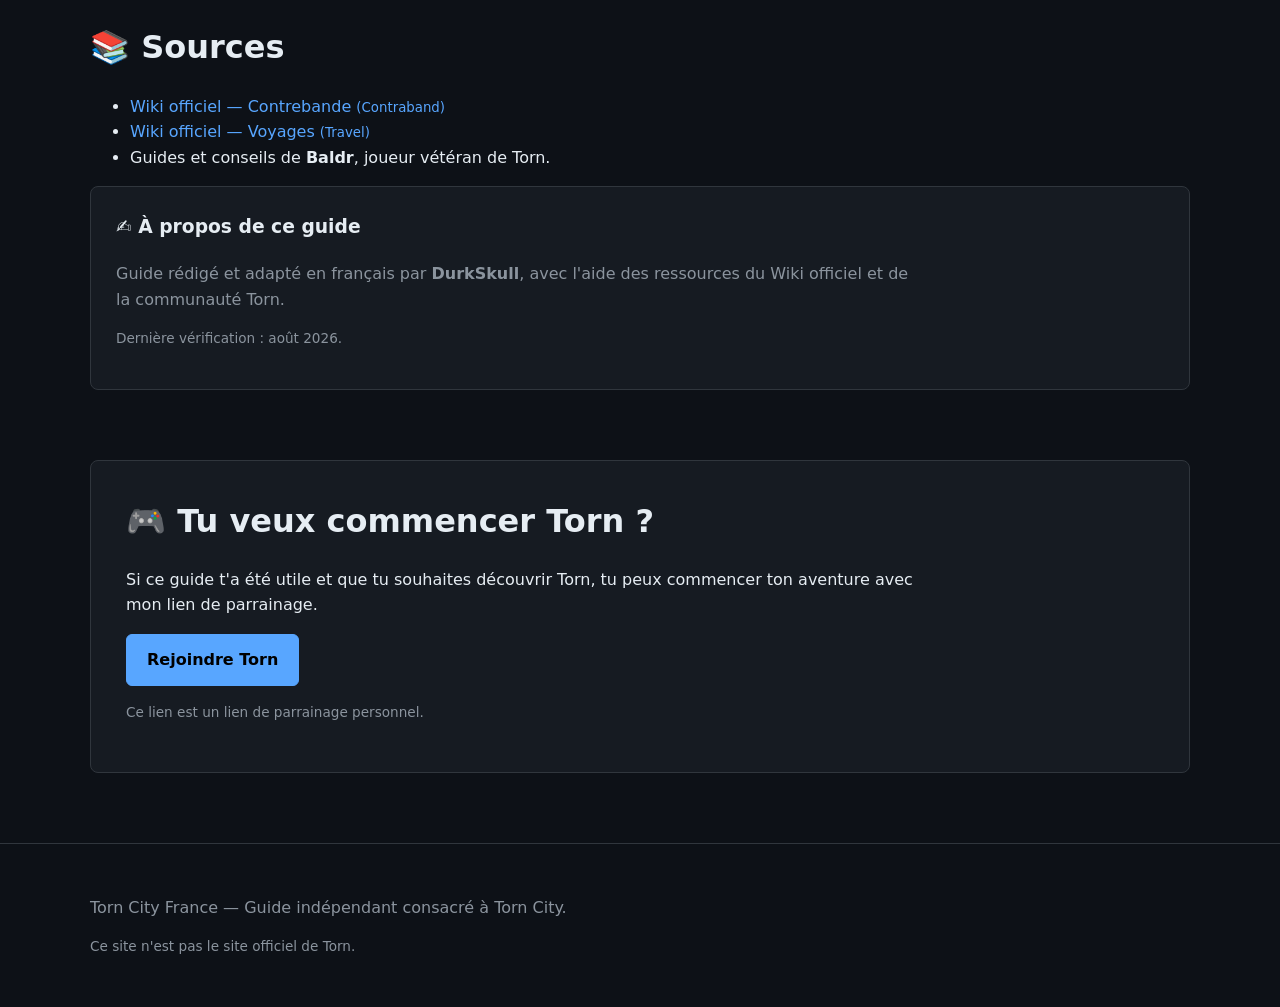
==== commit b9498916: "maj page" ====
--- a/contrebande.html
+++ b/contrebande.html
@@ -4,21 +4,129 @@
     <meta charset="utf-8">
     <meta name="viewport" content="width=device-width, initial-scale=1">
 
-    <meta name="description"
-          content="Guide français de la contrebande dans Torn City : objets, destinations, prix d'achat, valeur de marché, rentabilité et conseils.">
-
+    <meta name="description" content="Guide français de la contrebande dans Torn City : prix minimum d'achat, revente aux PNJ, bénéfices et prérequis.">
     <meta name="robots" content="index, follow, max-image-preview:large">
     <meta name="referrer" content="strict-origin-when-cross-origin">
 
     <meta http-equiv="Content-Security-Policy"
           content="default-src 'self'; base-uri 'self'; form-action 'self'; frame-ancestors 'none'; object-src 'none'; img-src 'self'; style-src 'self'; script-src 'none'; connect-src 'none';">
 
-    <link rel="canonical"
-          href="https://durkskull.github.io/Torn-city-fr-guide/contrebande.html">
-
-    <title>Contrebande dans Torn City : guide et rentabilité | Torn City France</title>
+    <link rel="canonical" href="https://durkskull.github.io/Torn-city-fr-guide/contrebande.html">
+
+    <title>Contrebande dans Torn City | Torn City France</title>
 
     <link rel="stylesheet" href="css/style.css">
+
+    <style>
+        .contraband-intro {
+            display: grid;
+            grid-template-columns: repeat(3, minmax(0, 1fr));
+            gap: 1rem;
+            margin: 2rem 0;
+        }
+
+        .info-box {
+            padding: 1.1rem;
+            border-radius: 12px;
+            background: rgba(127,127,127,.08);
+        }
+
+        .country-block {
+            margin: 2.5rem 0;
+        }
+
+        .item-grid {
+            display: grid;
+            grid-template-columns: repeat(2, minmax(0, 1fr));
+            gap: 1rem;
+        }
+
+        .item-card {
+            padding: 1.15rem;
+            border: 1px solid rgba(127,127,127,.18);
+            border-radius: 14px;
+            background: rgba(127,127,127,.045);
+        }
+
+        .item-card h3 {
+            margin-top: 0;
+            margin-bottom: .8rem;
+        }
+
+        .item-card small {
+            font-weight: 400;
+            opacity: .72;
+        }
+
+        .price-lines {
+            display: grid;
+            grid-template-columns: 1fr 1fr;
+            gap: .65rem;
+            margin: .8rem 0;
+        }
+
+        .price {
+            padding: .65rem .75rem;
+            border-radius: 9px;
+            background: rgba(127,127,127,.08);
+        }
+
+        .price strong {
+            display: block;
+            font-size: 1.05rem;
+        }
+
+        .profit {
+            margin-top: .75rem;
+            padding: .7rem .8rem;
+            border-radius: 9px;
+            font-weight: 700;
+        }
+
+        .profit.good {
+            background: rgba(40,160,80,.12);
+        }
+
+        .profit.market {
+            background: rgba(100,120,180,.12);
+        }
+
+        .tag {
+            display: inline-block;
+            padding: .22rem .55rem;
+            margin: 0 .3rem .25rem 0;
+            border-radius: 999px;
+            font-size: .78rem;
+            font-weight: 700;
+            background: rgba(127,127,127,.12);
+        }
+
+        .tag-pnj {
+            background: rgba(40,160,80,.14);
+        }
+
+        .tag-lock {
+            background: rgba(220,170,40,.16);
+        }
+
+        .note {
+            font-size: .9rem;
+            opacity: .78;
+        }
+
+        @media (max-width: 800px) {
+            .contraband-intro,
+            .item-grid {
+                grid-template-columns: 1fr;
+            }
+        }
+
+        @media (max-width: 480px) {
+            .price-lines {
+                grid-template-columns: 1fr;
+            }
+        }
+    </style>
 </head>
 
 <body>
@@ -46,22 +154,23 @@
 <section class="hero">
     <div class="container">
 
-        <p class="eyebrow">GUIDE CONTREBANDE — 2026</p>
+        <p class="eyebrow">GUIDE CONTREBANDE — AOÛT 2026</p>
 
         <h1>La contrebande dans Torn City</h1>
 
         <p class="intro">
             La contrebande
             <small>(Contraband)</small>
-            regroupe des objets vendus dans les marchés noirs
+            regroupe les objets vendus sur les marchés noirs
             <small>(Black Markets)</small>
             des différentes destinations étrangères.
         </p>
 
         <p>
-            Certains de ces objets peuvent être achetés à très bas prix
-            par rapport à leur valeur à Torn et constituent donc une
-            source potentielle de bénéfices pour les voyageurs.
+            Cette page privilégie les
+            <strong>prix minimum d'achat</strong>
+            et, lorsque cela est possible,
+            le <strong>prix fixe de revente au PNJ</strong>.
         </p>
 
     </div>
@@ -72,585 +181,1038 @@
 <div class="container">
 
 
-<h2>☠️ Comment fonctionne la contrebande ?</h2>
+<div class="contraband-intro">
+
+    <div class="info-box">
+        <strong>🛒 Prix minimum</strong>
+        <p>
+            Le montant indiqué correspond au prix minimum d'achat
+            chez le vendeur étranger.
+        </p>
+    </div>
+
+    <div class="info-box">
+        <strong>💰 Revente PNJ</strong>
+        <p>
+            Lorsqu'un PNJ rachète directement l'objet à prix fixe,
+            le bénéfice peut être calculé précisément.
+        </p>
+    </div>
+
+    <div class="info-box">
+        <strong>⚠️ Attention</strong>
+        <p>
+            Certains acheteurs nécessitent d'avoir débloqué
+            certaines fonctionnalités ou certains cours.
+        </p>
+    </div>
+
+</div>
+
 
 <div class="card">
 
+    <h2>📌 Comment lire cette page</h2>
+
     <p>
-        Depuis la mise à jour de la contrebande, les magasins étrangers
-        sont séparés en trois catégories :
+        Les prix d'achat de la contrebande peuvent varier.
+        Nous affichons donc le <strong>prix minimum</strong>.
+    </p>
+
+    <p>
+        Pour les objets revendables directement à un PNJ,
+        le bénéfice affiché correspond à :
+    </p>
+
+    <p>
+        <strong>
+            Prix fixe du PNJ − prix minimum d'achat
+        </strong>
+    </p>
+
+    <p class="note">
+        Cette marge est calculée avant le coût du voyage et suppose
+        que l'objet a été acheté au prix minimum.
+    </p>
+
+</div>
+
+
+<h2>🇿🇦 Afrique du Sud</h2>
+
+<section class="country-block">
+<div class="item-grid">
+
+<article class="item-card">
+
+    <h3>
+        Ivoire brut
+        <small>(Raw Ivory)</small>
+    </h3>
+
+    <span class="tag tag-pnj">Revente PNJ</span>
+
+    <div class="price-lines">
+
+        <div class="price">
+            Achat minimum
+            <strong>1 946 $</strong>
+        </div>
+
+        <div class="price">
+            Revente PNJ
+            <strong>70 000 $</strong>
+        </div>
+
+    </div>
+
+    <div class="profit good">
+        +68 054 $ / objet
+    </div>
+
+</article>
+
+
+<article class="item-card">
+
+    <h3>
+        Pointe de quartzite
+        <small>(Quartzite Point)</small>
+    </h3>
+
+    <span class="tag">Marché joueur</span>
+
+    <div class="price-lines">
+
+        <div class="price">
+            Achat minimum
+            <strong>114 601 $</strong>
+        </div>
+
+        <div class="price">
+            Revente
+            <strong>Marché</strong>
+        </div>
+
+    </div>
+
+    <div class="profit market">
+        Vérifier le marché avant l'achat
+    </div>
+
+</article>
+
+
+<article class="item-card">
+
+    <h3>
+        Diamants non taillés
+        <small>(Uncut Diamonds)</small>
+    </h3>
+
+    <span class="tag tag-pnj">Revente PNJ</span>
+
+    <div class="price-lines">
+
+        <div class="price">
+            Achat minimum
+            <strong>192 118 $</strong>
+        </div>
+
+        <div class="price">
+            Revente PNJ
+            <strong>240 000 $</strong>
+        </div>
+
+    </div>
+
+    <div class="profit good">
+        +47 882 $ / objet
+    </div>
+
+</article>
+
+</div>
+</section>
+
+
+<h2>🇨🇦 Canada</h2>
+
+<section class="country-block">
+<div class="item-grid">
+
+<article class="item-card">
+
+    <h3>
+        Bile d'ours
+        <small>(Bear Gall)</small>
+    </h3>
+
+    <span class="tag tag-pnj">Revente PNJ</span>
+    <span class="tag tag-lock">Déblocage requis</span>
+
+    <div class="price-lines">
+
+        <div class="price">
+            Achat minimum
+            <strong>28 475 $</strong>
+        </div>
+
+        <div class="price">
+            Revente PNJ
+            <strong>35 000 $</strong>
+        </div>
+
+    </div>
+
+    <div class="profit good">
+        +6 525 $ / objet
+    </div>
+
+    <p class="note">
+        Acheteur : Nikeh Performance.
+        Le commerce doit être débloqué avant de pouvoir utiliser
+        cette méthode de revente.
+    </p>
+
+</article>
+
+
+<article class="item-card">
+
+    <h3>
+        Insuline
+        <small>(Insulin)</small>
+    </h3>
+
+    <span class="tag tag-pnj">Revente PNJ</span>
+
+    <div class="price-lines">
+
+        <div class="price">
+            Achat minimum
+            <strong>2 467 $</strong>
+        </div>
+
+        <div class="price">
+            Revente PNJ
+            <strong>9 000 $</strong>
+        </div>
+
+    </div>
+
+    <div class="profit good">
+        +6 533 $ / objet
+    </div>
+
+</article>
+
+
+<article class="item-card">
+
+    <h3>
+        Pointe de quartz
+        <small>(Quartz Point)</small>
+    </h3>
+
+    <span class="tag">Marché joueur</span>
+
+    <div class="price-lines">
+
+        <div class="price">
+            Achat minimum
+            <strong>129 509 $</strong>
+        </div>
+
+        <div class="price">
+            Revente
+            <strong>Marché</strong>
+        </div>
+
+    </div>
+
+    <div class="profit market">
+        Vérifier le marché avant l'achat
+    </div>
+
+</article>
+
+</div>
+</section>
+
+
+<h2>🇦🇪 Émirats arabes unis</h2>
+
+<section class="country-block">
+<div class="item-grid">
+
+<article class="item-card">
+
+    <h3>
+        Ambre gris
+        <small>(Ambergris Lump)</small>
+    </h3>
+
+    <span class="tag tag-pnj">Revente PNJ</span>
+
+    <div class="price-lines">
+
+        <div class="price">
+            Achat minimum
+            <strong>335 597 $</strong>
+        </div>
+
+        <div class="price">
+            Revente PNJ
+            <strong>430 000 $</strong>
+        </div>
+
+    </div>
+
+    <div class="profit good">
+        +94 403 $ / objet
+    </div>
+
+</article>
+
+
+<article class="item-card">
+
+    <h3>
+        Perles naturelles
+        <small>(Natural Pearls)</small>
+    </h3>
+
+    <span class="tag tag-pnj">Revente PNJ</span>
+
+    <div class="price-lines">
+
+        <div class="price">
+            Achat minimum
+            <strong>98 622 $</strong>
+        </div>
+
+        <div class="price">
+            Revente PNJ
+            <strong>150 000 $</strong>
+        </div>
+
+    </div>
+
+    <div class="profit good">
+        +51 378 $ / objet
+    </div>
+
+</article>
+
+</div>
+</section>
+
+
+<h2>🇯🇵 Japon</h2>
+
+<section class="country-block">
+<div class="item-grid">
+
+<article class="item-card">
+
+    <h3>
+        Manga contrefait
+        <small>(Counterfeit Manga)</small>
+    </h3>
+
+    <span class="tag tag-pnj">Revente PNJ</span>
+
+    <div class="price-lines">
+
+        <div class="price">
+            Achat minimum
+            <strong>20 587 $</strong>
+        </div>
+
+        <div class="price">
+            Revente PNJ
+            <strong>70 000 $</strong>
+        </div>
+
+    </div>
+
+    <div class="profit good">
+        +49 413 $ / objet
+    </div>
+
+</article>
+
+
+<article class="item-card">
+
+    <h3>
+        Viande de baleine
+        <small>(Whale Meat)</small>
+    </h3>
+
+    <span class="tag tag-pnj">Revente PNJ</span>
+
+    <div class="price-lines">
+
+        <div class="price">
+            Achat minimum
+            <strong>2 050 $</strong>
+        </div>
+
+        <div class="price">
+            Revente PNJ
+            <strong>40 000 $</strong>
+        </div>
+
+    </div>
+
+    <div class="profit good">
+        +37 950 $ / objet
+    </div>
+
+</article>
+
+</div>
+</section>
+
+
+<h2>🇨🇭 Suisse</h2>
+
+<section class="country-block">
+<div class="item-grid">
+
+<article class="item-card">
+
+    <h3>
+        Poudre d'éphédrine
+        <small>(Ephedrine Powder)</small>
+    </h3>
+
+    <span class="tag tag-pnj">Revente PNJ</span>
+
+    <div class="price-lines">
+
+        <div class="price">
+            Achat minimum
+            <strong>14 422 $</strong>
+        </div>
+
+        <div class="price">
+            Revente PNJ
+            <strong>27 000 $</strong>
+        </div>
+
+    </div>
+
+    <div class="profit good">
+        +12 578 $ / objet
+    </div>
+
+</article>
+
+
+<article class="item-card">
+
+    <h3>
+        Ampoule d'ergotamine
+        <small>(Ergotamine Ampoule)</small>
+    </h3>
+
+    <span class="tag tag-pnj">Revente PNJ</span>
+
+    <div class="price-lines">
+
+        <div class="price">
+            Achat minimum
+            <strong>4 560 $</strong>
+        </div>
+
+        <div class="price">
+            Revente PNJ
+            <strong>20 000 $</strong>
+        </div>
+
+    </div>
+
+    <div class="profit good">
+        +15 440 $ / objet
+    </div>
+
+</article>
+
+
+<article class="item-card">
+
+    <h3>
+        Huile de safrole
+        <small>(Safrole Oil)</small>
+    </h3>
+
+    <span class="tag tag-pnj">Revente PNJ</span>
+
+    <div class="price-lines">
+
+        <div class="price">
+            Achat minimum
+            <strong>4 967 $</strong>
+        </div>
+
+        <div class="price">
+            Revente PNJ
+            <strong>16 000 $</strong>
+        </div>
+
+    </div>
+
+    <div class="profit good">
+        +11 033 $ / objet
+    </div>
+
+</article>
+
+</div>
+</section>
+
+
+<h2>🇨🇳 Chine</h2>
+
+<section class="country-block">
+<div class="item-grid">
+
+<article class="item-card">
+
+    <h3>
+        Écailles de pangolin
+        <small>(Pangolin Scales)</small>
+    </h3>
+
+    <span class="tag tag-pnj">Revente PNJ</span>
+    <span class="tag tag-lock">Déblocage requis</span>
+
+    <div class="price-lines">
+
+        <div class="price">
+            Achat minimum
+            <strong>127 969 $</strong>
+        </div>
+
+        <div class="price">
+            Revente PNJ
+            <strong>205 000 $</strong>
+        </div>
+
+    </div>
+
+    <div class="profit good">
+        +77 031 $ / objet
+    </div>
+
+    <p class="note">
+        Acheteur : Nikeh Performance.
+    </p>
+
+</article>
+
+
+<article class="item-card">
+
+    <h3>
+        Poudre d'os de tigre
+        <small>(Tiger Bone Powder)</small>
+    </h3>
+
+    <span class="tag tag-pnj">Revente PNJ</span>
+    <span class="tag tag-lock">Déblocage requis</span>
+
+    <div class="price-lines">
+
+        <div class="price">
+            Achat minimum
+            <strong>29 123 $</strong>
+        </div>
+
+        <div class="price">
+            Revente PNJ
+            <strong>70 000 $</strong>
+        </div>
+
+    </div>
+
+    <div class="profit good">
+        +40 877 $ / objet
+    </div>
+
+    <p class="note">
+        Acheteur : Nikeh Performance.
+    </p>
+
+</article>
+
+</div>
+</section>
+
+
+<h2>🇦🇷 Argentine</h2>
+
+<section class="country-block">
+<div class="item-grid">
+
+<article class="item-card">
+
+    <h3>
+        Pointe de calcédoine
+        <small>(Chalcedony Point)</small>
+    </h3>
+
+    <span class="tag">Marché joueur</span>
+
+    <div class="price-lines">
+
+        <div class="price">
+            Achat minimum
+            <strong>124 364 $</strong>
+        </div>
+
+        <div class="price">
+            Revente
+            <strong>Marché</strong>
+        </div>
+
+    </div>
+
+    <div class="profit market">
+        Vérifier le marché avant l'achat
+    </div>
+
+</article>
+
+
+<article class="item-card">
+
+    <h3>
+        Fragment de météorite
+        <small>(Meteorite Fragment)</small>
+    </h3>
+
+    <span class="tag">Marché joueur</span>
+
+    <div class="price-lines">
+
+        <div class="price">
+            Achat minimum
+            <strong>436 555 $</strong>
+        </div>
+
+        <div class="price">
+            Revente
+            <strong>Marché</strong>
+        </div>
+
+    </div>
+
+    <div class="profit market">
+        Vérifier le marché avant l'achat
+    </div>
+
+</article>
+
+
+<article class="item-card">
+
+    <h3>
+        Fossile de Patagonie
+        <small>(Patagonian Fossil)</small>
+    </h3>
+
+    <span class="tag">Marché joueur</span>
+
+    <div class="price-lines">
+
+        <div class="price">
+            Achat minimum
+            <strong>599 257 $</strong>
+        </div>
+
+        <div class="price">
+            Revente
+            <strong>Marché</strong>
+        </div>
+
+    </div>
+
+    <div class="profit market">
+        Vérifier le marché avant l'achat
+    </div>
+
+</article>
+
+</div>
+</section>
+
+
+<h2>🇬🇧 Royaume-Uni</h2>
+
+<section class="country-block">
+<div class="item-grid">
+
+<article class="item-card">
+
+    <h3>
+        Pointe de chert
+        <small>(Chert Point)</small>
+    </h3>
+
+    <span class="tag">Marché joueur</span>
+
+    <div class="price-lines">
+
+        <div class="price">
+            Achat minimum
+            <strong>104 228 $</strong>
+        </div>
+
+        <div class="price">
+            Revente
+            <strong>Marché</strong>
+        </div>
+
+    </div>
+
+    <div class="profit market">
+        Vérifier le marché avant l'achat
+    </div>
+
+</article>
+
+</div>
+</section>
+
+
+<h2>🇲🇽 Mexique</h2>
+
+<section class="country-block">
+<div class="item-grid">
+
+<article class="item-card">
+
+    <h3>
+        Pointe d'obsidienne
+        <small>(Obsidian Point)</small>
+    </h3>
+
+    <span class="tag">Marché joueur</span>
+
+    <div class="price-lines">
+
+        <div class="price">
+            Achat minimum
+            <strong>108 363 $</strong>
+        </div>
+
+        <div class="price">
+            Revente
+            <strong>Marché</strong>
+        </div>
+
+    </div>
+
+    <div class="profit market">
+        Vérifier le marché avant l'achat
+    </div>
+
+</article>
+
+</div>
+</section>
+
+
+<h2>🇰🇾 Îles Caïmans</h2>
+
+<section class="country-block">
+<div class="item-grid">
+
+<article class="item-card">
+
+    <h3>
+        Obligation au porteur
+        <small>(Bearer Bond)</small>
+    </h3>
+
+    <span class="tag tag-pnj">Revente PNJ</span>
+
+    <div class="price-lines">
+
+        <div class="price">
+            Achat minimum
+            <strong>81 702 $</strong>
+        </div>
+
+        <div class="price">
+            Revente PNJ
+            <strong>90 000 $</strong>
+        </div>
+
+    </div>
+
+    <div class="profit good">
+        +8 298 $ / objet
+    </div>
+
+</article>
+
+</div>
+</section>
+
+
+<h2>🇺🇸 Hawaï</h2>
+
+<section class="country-block">
+<div class="item-grid">
+
+<article class="item-card">
+
+    <h3>
+        Pointe de basalte
+        <small>(Basalt Point)</small>
+    </h3>
+
+    <span class="tag">Marché joueur</span>
+
+    <div class="price-lines">
+
+        <div class="price">
+            Achat minimum
+            <strong>107 253 $</strong>
+        </div>
+
+        <div class="price">
+            Revente
+            <strong>Marché</strong>
+        </div>
+
+    </div>
+
+    <div class="profit market">
+        Vérifier le marché avant l'achat
+    </div>
+
+</article>
+
+
+<article class="item-card">
+
+    <h3>
+        Aileron de requin
+        <small>(Shark Fin)</small>
+    </h3>
+
+    <span class="tag tag-pnj">Revente PNJ</span>
+    <span class="tag tag-lock">Déblocage requis</span>
+
+    <div class="price-lines">
+
+        <div class="price">
+            Achat minimum
+            <strong>20 200 $</strong>
+        </div>
+
+        <div class="price">
+            Revente PNJ
+            <strong>66 000 $</strong>
+        </div>
+
+    </div>
+
+    <div class="profit good">
+        +45 800 $ / objet
+    </div>
+
+    <p class="note">
+        Acheteur : Nikeh Performance.
+    </p>
+
+</article>
+
+
+<article class="item-card">
+
+    <h3>
+        Carapace de tortue
+        <small>(Turtle Shell)</small>
+    </h3>
+
+    <span class="tag tag-pnj">Revente PNJ</span>
+
+    <div class="price-lines">
+
+        <div class="price">
+            Achat minimum
+            <strong>56 269 $</strong>
+        </div>
+
+        <div class="price">
+            Revente PNJ
+            <strong>98 000 $</strong>
+        </div>
+
+    </div>
+
+    <div class="profit good">
+        +41 731 $ / objet
+    </div>
+
+</article>
+
+</div>
+</section>
+
+
+<h2>⭐ Les meilleures marges fixes</h2>
+
+<div class="card">
+
+    <p>
+        En partant du prix minimum d'achat et du prix fixe de revente
+        au PNJ, les marges théoriques les plus intéressantes sont :
+    </p>
+
+    <ol>
+        <li>
+            <strong>Ambre gris</strong>
+            <small>(Ambergris Lump)</small>
+            — +94 403 $
+        </li>
+
+        <li>
+            <strong>Écailles de pangolin</strong>
+            <small>(Pangolin Scales)</small>
+            — +77 031 $
+        </li>
+
+        <li>
+            <strong>Ivoire brut</strong>
+            <small>(Raw Ivory)</small>
+            — +68 054 $
+        </li>
+
+        <li>
+            <strong>Perles naturelles</strong>
+            <small>(Natural Pearls)</small>
+            — +51 378 $
+        </li>
+
+        <li>
+            <strong>Manga contrefait</strong>
+            <small>(Counterfeit Manga)</small>
+            — +49 413 $
+        </li>
+
+        <li>
+            <strong>Diamants non taillés</strong>
+            <small>(Uncut Diamonds)</small>
+            — +47 882 $
+        </li>
+
+        <li>
+            <strong>Aileron de requin</strong>
+            <small>(Shark Fin)</small>
+            — +45 800 $
+        </li>
+    </ol>
+
+    <p class="note">
+        Ce classement ne tient pas compte du prix réel payé,
+        du coût du billet, du temps de voyage, des stocks disponibles
+        ou de la capacité de transport.
+    </p>
+
+</div>
+
+
+<h2>⚠️ Les objets avec prérequis</h2>
+
+<div class="card">
+
+    <p>
+        Certains objets sont particulièrement intéressants à condition
+        d'avoir débloqué leur acheteur.
+    </p>
+
+    <p>
+        C'est notamment le cas des objets vendus à
+        <strong>Nikeh Performance</strong>.
     </p>
 
     <ul>
         <li>
-            <strong>Magasin général</strong>
-            <small>(General Store)</small>
+            Bile d'ours
+            <small>(Bear Gall)</small>
         </li>
 
         <li>
-            <strong>Armurerie</strong>
-            <small>(Arms Dealer)</small>
+            Écailles de pangolin
+            <small>(Pangolin Scales)</small>
         </li>
 
         <li>
-            <strong>Marché noir</strong>
-            <small>(Black Market)</small>
+            Aileron de requin
+            <small>(Shark Fin)</small>
+        </li>
+
+        <li>
+            Poudre d'os de tigre
+            <small>(Tiger Bone Powder)</small>
         </li>
     </ul>
 
     <p>
-        La contrebande se trouve dans le marché noir.
-        :contentReference[oaicite:1]{index=1}
-    </p>
-
-</div>
-
-
-<h2>⚠️ Les prix changent</h2>
+        <strong>
+            Vérifie toujours le prérequis avant de remplir ton voyage
+            avec une marchandise destinée à un PNJ particulier.
+        </strong>
+    </p>
+
+</div>
+
+
+<h2>🎒 La capacité de transport compte</h2>
 
 <p>
-    C'est probablement la chose la plus importante à retenir.
+    Une marge intéressante par objet ne suffit pas. Plus ta capacité
+    est importante, plus tu peux exploiter une destination rentable
+    lors d'un même voyage.
 </p>
 
 <p>
-    Le prix d'achat des objets de contrebande n'est
-    <strong>pas fixe</strong> : il peut varier plusieurs fois par jour.
-    :contentReference[oaicite:2]{index=2}
+    Consulte la page consacrée aux voyages pour connaître les
+    différentes améliorations de capacité :
 </p>
-
-<p>
-    Les prix indiqués ci-dessous servent donc de
-    <strong>fourchettes de référence</strong>, pas de garantie de prix
-    au moment où tu voyages.
-</p>
-
-
-<h2>📋 Les objets de contrebande</h2>
-
-<div class="card">
-
-<table>
-    <thead>
-        <tr>
-            <th>Objet</th>
-            <th>Destination</th>
-            <th>Achat minimum</th>
-            <th>Achat maximum</th>
-            <th>Valeur de marché</th>
-        </tr>
-    </thead>
-
-    <tbody>
-
-        <tr>
-            <td>
-                Ambre gris
-                <small>(Ambergris Lump)</small>
-            </td>
-            <td>Émirats arabes unis</td>
-            <td>335 597 $</td>
-            <td>342 000 $</td>
-            <td>492 999 $</td>
-        </tr>
-
-        <tr>
-            <td>
-                Pointe de basalte
-                <small>(Basalt Point)</small>
-            </td>
-            <td>Hawaï</td>
-            <td>107 253 $</td>
-            <td>130 542 $</td>
-            <td>112 612 $</td>
-        </tr>
-
-        <tr>
-            <td>
-                Bile d'ours
-                <small>(Bear Gall)</small>
-            </td>
-            <td>Canada</td>
-            <td>28 475 $</td>
-            <td>33 058 $</td>
-            <td>34 697 $</td>
-        </tr>
-
-        <tr>
-            <td>
-                Obligation au porteur
-                <small>(Bearer Bond)</small>
-            </td>
-            <td>Îles Caïmans</td>
-            <td>81 702 $</td>
-            <td>84 000 $</td>
-            <td>90 014 $</td>
-        </tr>
-
-        <tr>
-            <td>
-                Pointe de calcédoine
-                <small>(Chalcedony Point)</small>
-            </td>
-            <td>Argentine</td>
-            <td>124 364 $</td>
-            <td>132 523 $</td>
-            <td>147 058 $</td>
-        </tr>
-
-        <tr>
-            <td>
-                Pointe de chert
-                <small>(Chert Point)</small>
-            </td>
-            <td>Royaume-Uni</td>
-            <td>104 228 $</td>
-            <td>120 570 $</td>
-            <td>132 792 $</td>
-        </tr>
-
-        <tr>
-            <td>
-                Manga contrefait
-                <small>(Counterfeit Manga)</small>
-            </td>
-            <td>Japon</td>
-            <td>20 587 $</td>
-            <td>24 112 $</td>
-            <td>69 426 $</td>
-        </tr>
-
-        <tr>
-            <td>
-                Poudre d'éphédrine
-                <small>(Ephedrine Powder)</small>
-            </td>
-            <td>Suisse</td>
-            <td>14 422 $</td>
-            <td>15 744 $</td>
-            <td>28 730 $</td>
-        </tr>
-
-        <tr>
-            <td>
-                Ampoule d'ergotamine
-                <small>(Ergotamine Ampoule)</small>
-            </td>
-            <td>Suisse</td>
-            <td>4 560 $</td>
-            <td>5 170 $</td>
-            <td>20 297 $</td>
-        </tr>
-
-        <tr>
-            <td>
-                Insuline
-                <small>(Insulin)</small>
-            </td>
-            <td>Canada</td>
-            <td>2 467 $</td>
-            <td>3 115 $</td>
-            <td>9 043 $</td>
-        </tr>
-
-        <tr>
-            <td>
-                Fragment de météorite
-                <small>(Meteorite Fragment)</small>
-            </td>
-            <td>Argentine</td>
-            <td>436 555 $</td>
-            <td>484 816 $</td>
-            <td>538 345 $</td>
-        </tr>
-
-        <tr>
-            <td>
-                Perles naturelles
-                <small>(Natural Pearls)</small>
-            </td>
-            <td>Émirats arabes unis</td>
-            <td>98 622 $</td>
-            <td>99 876 $</td>
-            <td>149 345 $</td>
-        </tr>
-
-        <tr>
-            <td>
-                Pointe d'obsidienne
-                <small>(Obsidian Point)</small>
-            </td>
-            <td>Mexique</td>
-            <td>108 363 $</td>
-            <td>152 939 $</td>
-            <td>144 689 $</td>
-        </tr>
-
-        <tr>
-            <td>
-                Écailles de pangolin
-                <small>(Pangolin Scales)</small>
-            </td>
-            <td>Chine</td>
-            <td>127 969 $</td>
-            <td>144 536 $</td>
-            <td>204 362 $</td>
-        </tr>
-
-        <tr>
-            <td>
-                Fossile de Patagonie
-                <small>(Patagonian Fossil)</small>
-            </td>
-            <td>Argentine</td>
-            <td>599 257 $</td>
-            <td>666 306 $</td>
-            <td>677 044 $</td>
-        </tr>
-
-        <tr>
-            <td>
-                Pointe de quartz
-                <small>(Quartz Point)</small>
-            </td>
-            <td>Canada</td>
-            <td>129 509 $</td>
-            <td>148 657 $</td>
-            <td>133 500 $</td>
-        </tr>
-
-        <tr>
-            <td>
-                Pointe de quartzite
-                <small>(Quartzite Point)</small>
-            </td>
-            <td>Afrique du Sud</td>
-            <td>114 601 $</td>
-            <td>117 615 $</td>
-            <td>161 937 $</td>
-        </tr>
-
-        <tr>
-            <td>
-                Ivoire brut
-                <small>(Raw Ivory)</small>
-            </td>
-            <td>Afrique du Sud</td>
-            <td>1 946 $</td>
-            <td>2 013 $</td>
-            <td>69 637 $</td>
-        </tr>
-
-        <tr>
-            <td>
-                Huile de safrole
-                <small>(Safrole Oil)</small>
-            </td>
-            <td>Suisse</td>
-            <td>4 967 $</td>
-            <td>5 089 $</td>
-            <td>16 019 $</td>
-        </tr>
-
-        <tr>
-            <td>
-                Aileron de requin
-                <small>(Shark Fin)</small>
-            </td>
-            <td>Hawaï</td>
-            <td>20 200 $</td>
-            <td>21 892 $</td>
-            <td>65 763 $</td>
-        </tr>
-
-        <tr>
-            <td>
-                Poudre d'os de tigre
-                <small>(Tiger Bone Powder)</small>
-            </td>
-            <td>Chine</td>
-            <td>29 123 $</td>
-            <td>31 547 $</td>
-            <td>69 777 $</td>
-        </tr>
-
-        <tr>
-            <td>
-                Carapace de tortue
-                <small>(Turtle Shell)</small>
-            </td>
-            <td>Hawaï</td>
-            <td>56 269 $</td>
-            <td>64 136 $</td>
-            <td>97 728 $</td>
-        </tr>
-
-        <tr>
-            <td>
-                Diamants non taillés
-                <small>(Uncut Diamonds)</small>
-            </td>
-            <td>Afrique du Sud</td>
-            <td>192 118 $</td>
-            <td>204 875 $</td>
-            <td>239 646 $</td>
-        </tr>
-
-        <tr>
-            <td>
-                Viande de baleine
-                <small>(Whale Meat)</small>
-            </td>
-            <td>Japon</td>
-            <td>2 050 $</td>
-            <td>2 240 $</td>
-            <td>39 710 $</td>
-        </tr>
-
-    </tbody>
-</table>
-
-</div>
-
-
-<h2>💰 Comment calculer la rentabilité ?</h2>
-
-<p>
-    La valeur de marché n'est pas automatiquement ton bénéfice.
-</p>
-
-<p>
-    Pour avoir une estimation correcte, utilise :
-</p>
-
-<div class="card">
-
-    <p>
-        <strong>
-            Bénéfice par objet =
-            prix de vente réel − prix d'achat
-        </strong>
-    </p>
-
-    <p>
-        Puis :
-    </p>
-
-    <p>
-        <strong>
-            Bénéfice du voyage =
-            bénéfice par objet × nombre d'objets transportés
-            − coût du voyage
-        </strong>
-    </p>
-
-</div>
-
-
-<h2>🎒 La capacité est déterminante</h2>
-
-<p>
-    La capacité standard actuelle est de <strong>10 objets</strong>
-    par voyage.
-</p>
-
-<p>
-    Certains avantages permettent d'augmenter cette capacité.
-    Une piste d'atterrissage, l'avantage WLT ou un billet classe
-    affaires portent notamment la base à 15 objets.
-    :contentReference[oaicite:3]{index=3}
-</p>
-
-<p>
-    Une grande valise
-    <small>(Large Suitcase)</small>
-    ajoute actuellement <strong>3 emplacements</strong>.
-    Les valises ne se cumulent pas. :contentReference[oaicite:4]{index=4}
-</p>
-
-
-<h2>🦈 Exemple : l'aileron de requin</h2>
-
-<div class="card">
-
-    <h3>
-        Aileron de requin
-        <small>(Shark Fin)</small>
-    </h3>
-
-    <p>
-        Destination : <strong>Hawaï</strong>
-    </p>
-
-    <p>
-        Prix d'achat observé :
-        <strong>20 200 $ à 21 892 $</strong>
-    </p>
-
-    <p>
-        Valeur de marché indiquée :
-        <strong>65 763 $</strong>
-    </p>
-
-    <p>
-        À prix d'achat minimum, l'écart théorique avec la valeur de
-        marché est donc important. Mais cela ne signifie pas que tu
-        vendras automatiquement chaque exemplaire à cette valeur.
-    </p>
-
-    <p>
-        <strong>
-            Vérifie toujours le marché réel avant de partir.
-        </strong>
-    </p>
-
-</div>
-
-
-<h2>⚠️ Certains objets nécessitent une progression</h2>
-
-<div class="card">
-
-    <p>
-        Un objet peut être disponible à l'achat à l'étranger sans que
-        cela signifie nécessairement que toutes les possibilités de
-        revente ou d'utilisation soient immédiatement accessibles
-        à ton personnage.
-    </p>
-
-    <p>
-        <strong>
-            Exemple : l'aileron de requin
-            <small>(Shark Fin)</small>.
-        </strong>
-    </p>
-
-    <p>
-        Avant d'investir une grosse somme dans un objet dont tu ne
-        maîtrises pas encore le fonctionnement, vérifie le vendeur,
-        le marché et les éventuels prérequis directement en jeu.
-    </p>
-
-</div>
-
-
-<h2>🟢 Les bonnes pratiques</h2>
-
-<ul>
-
-    <li>
-        Vérifie le prix actuel juste avant d'acheter.
-    </li>
-
-    <li>
-        Compare le prix d'achat avec le prix réellement pratiqué
-        sur le marché.
-    </li>
-
-    <li>
-        Prends en compte le coût du billet.
-    </li>
-
-    <li>
-        Utilise au maximum ta capacité de transport.
-    </li>
-
-    <li>
-        Ne dépense pas tout ton capital dans une seule cargaison.
-    </li>
-
-    <li>
-        Vérifie les prérequis avant d'acheter un objet que tu ne
-        connais pas.
-    </li>
-
-    <li>
-        Pense au temps de voyage : un bénéfice élevé n'est pas
-        forcément le meilleur bénéfice par heure.
-    </li>
-
-</ul>
-
-
-<h2>🚫 Une erreur classique</h2>
-
-<div class="card">
-
-    <p>
-        <strong>
-            « Valeur de marché : 69 637 $,
-            prix d'achat : 2 000 $,
-            donc je gagne 67 000 $. »
-        </strong>
-    </p>
-
-    <p>
-        Pas forcément.
-    </p>
-
-    <p>
-        La valeur de marché est un indicateur. Le prix auquel les
-        joueurs achètent réellement l'objet peut être différent,
-        et les prix de la contrebande étrangère fluctuent.
-    </p>
-
-    <p>
-        Pour cette raison, les chiffres de cette page doivent servir
-        à identifier les marchandises intéressantes, pas à garantir
-        une marge.
-    </p>
-
-</div>
-
-
-<h2>✈️ Contrebande et voyages</h2>
-
-<p>
-    La contrebande doit être pensée comme une activité de voyage :
-    tu immobilises ton personnage pendant la durée du trajet et tu
-    dépenses de l'argent avant de réaliser ton bénéfice.
-</p>
-
-<p>
-    Pour optimiser un voyage, regarde donc simultanément :
-</p>
-
-<ul>
-
-    <li>la destination ;</li>
-    <li>le temps de trajet ;</li>
-    <li>le prix actuel de la marchandise ;</li>
-    <li>la valeur réelle du marché ;</li>
-    <li>ta capacité de transport.</li>
-
-</ul>
 
 <p>
     <a href="voyages.html">
-        ← Retour au guide des voyages
+        ✈️ Voir le guide des voyages →
     </a>
 </p>
 
 
-<h2>💵 Les objets bon marché peuvent être excellents</h2>
-
-<p>
-    Certains objets ont un prix d'achat très faible tout en possédant
-    une valeur de marché nettement supérieure.
-</p>
-
-<p>
-    C'est notamment le cas de plusieurs marchandises comme
-    l'ivoire brut
-    <small>(Raw Ivory)</small>
-    ou la viande de baleine
-    <small>(Whale Meat)</small>.
-</p>
-
-<p>
-    Mais une bonne marge par objet ne suffit pas : il faut également
-    regarder la quantité disponible, la capacité de transport et la
-    demande.
-</p>
+<h2>💡 Conseil</h2>
+
+<div class="card">
+
+    <p>
+        Pour les objets revendables aux PNJ, la stratégie est simple :
+        <strong>acheter le moins cher possible</strong>, remplir ta
+        capacité et comparer le bénéfice obtenu avec le temps et le
+        coût du voyage.
+    </p>
+
+    <p>
+        Pour les objets qui doivent être vendus au marché joueur,
+        vérifie toujours le prix réel avant de partir.
+    </p>
+
+</div>
 
 
 <h2>📚 Sources</h2>
@@ -676,17 +1238,8 @@
     </li>
 
     <li>
-        <a href="https://wiki.torn.com/wiki/Item_Market"
-           target="_blank"
-           rel="noopener noreferrer">
-            Wiki officiel — Marché aux objets
-            <small>(Item Market)</small>
-        </a>
-    </li>
-
-    <li>
-        Guides et conseils de <strong>Baldr</strong>,
-        joueur vétéran de Torn.
+        Guides et conseils de
+        <strong>Baldr</strong>, joueur vétéran de Torn.
     </li>
 
 </ul>
@@ -699,7 +1252,8 @@
     <p>
         Guide rédigé et adapté en français par
         <strong>DurkSkull</strong>,
-        avec l'aide des ressources de la communauté Torn.
+        avec l'aide des ressources du Wiki officiel et de la communauté
+        Torn.
     </p>
 
     <p class="small">
@@ -753,6 +1307,7 @@
         </p>
 
     </div>
+
 </footer>
 
 </body>
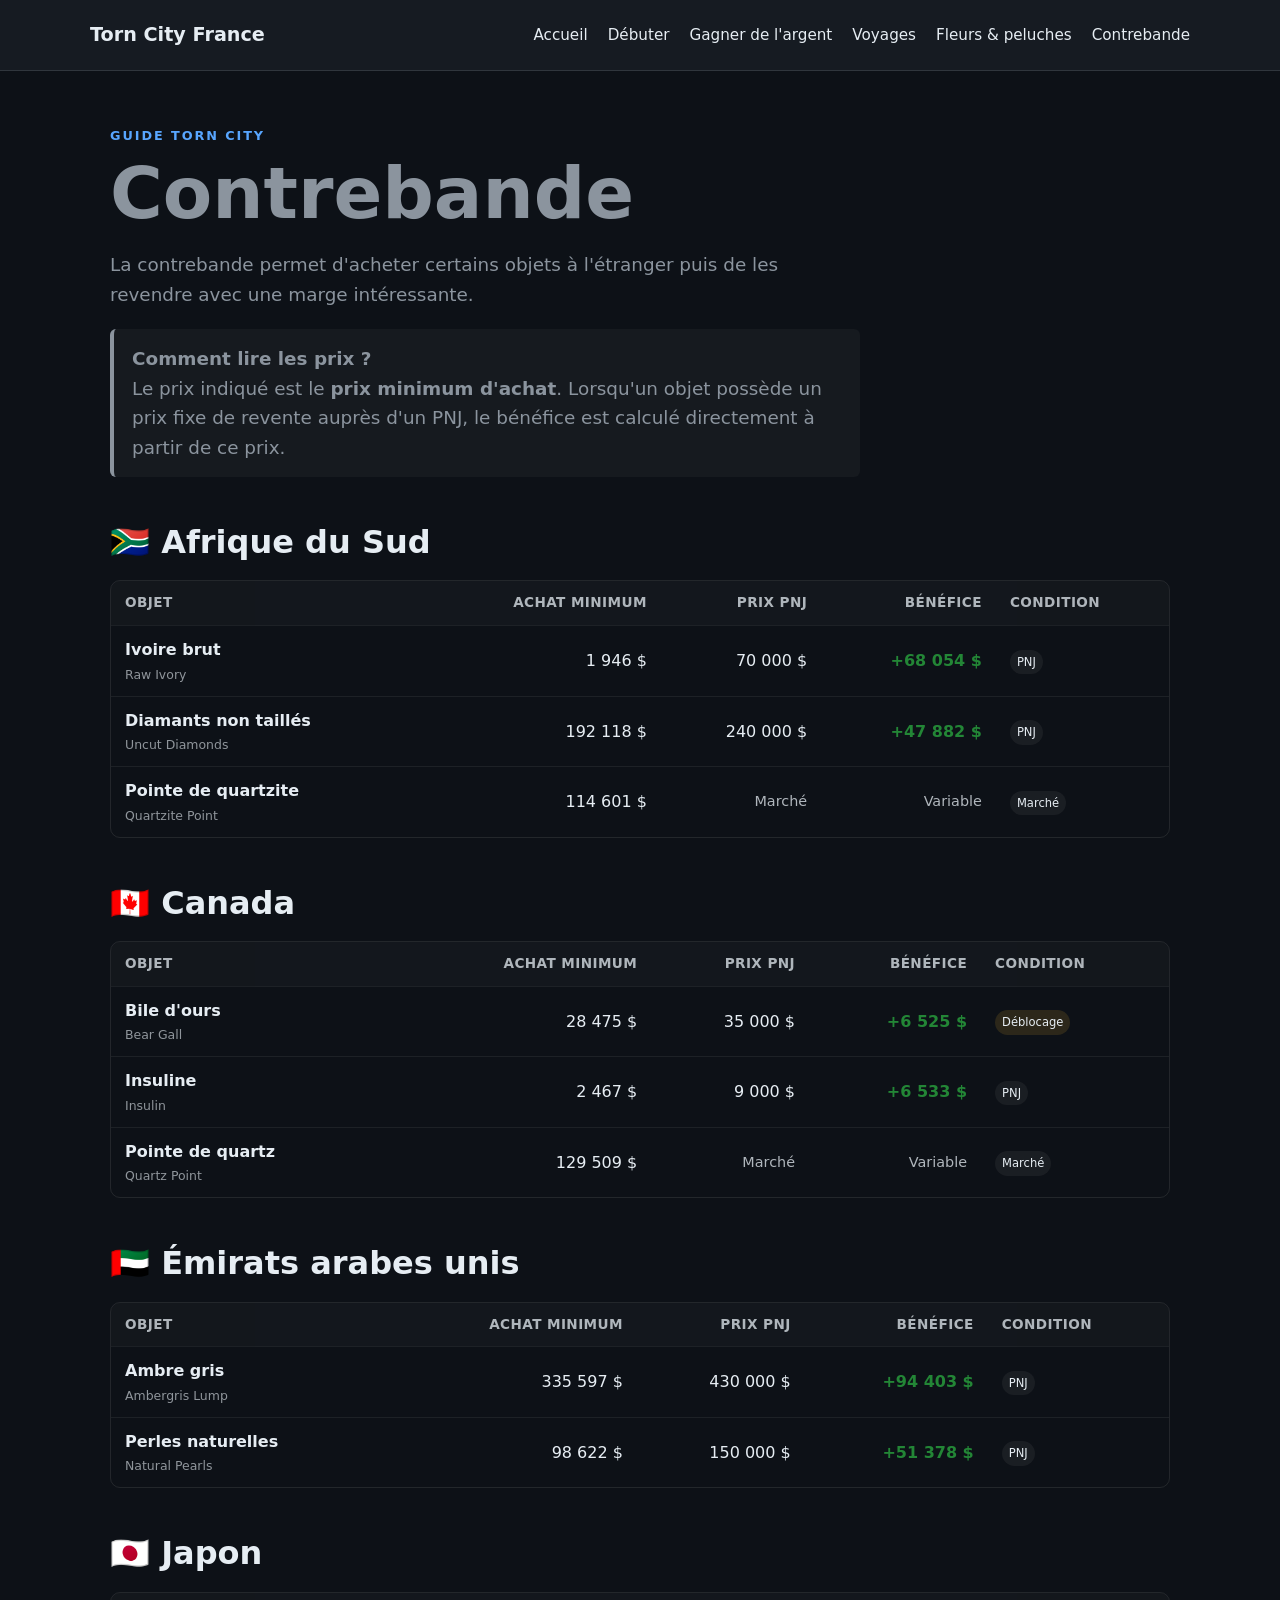
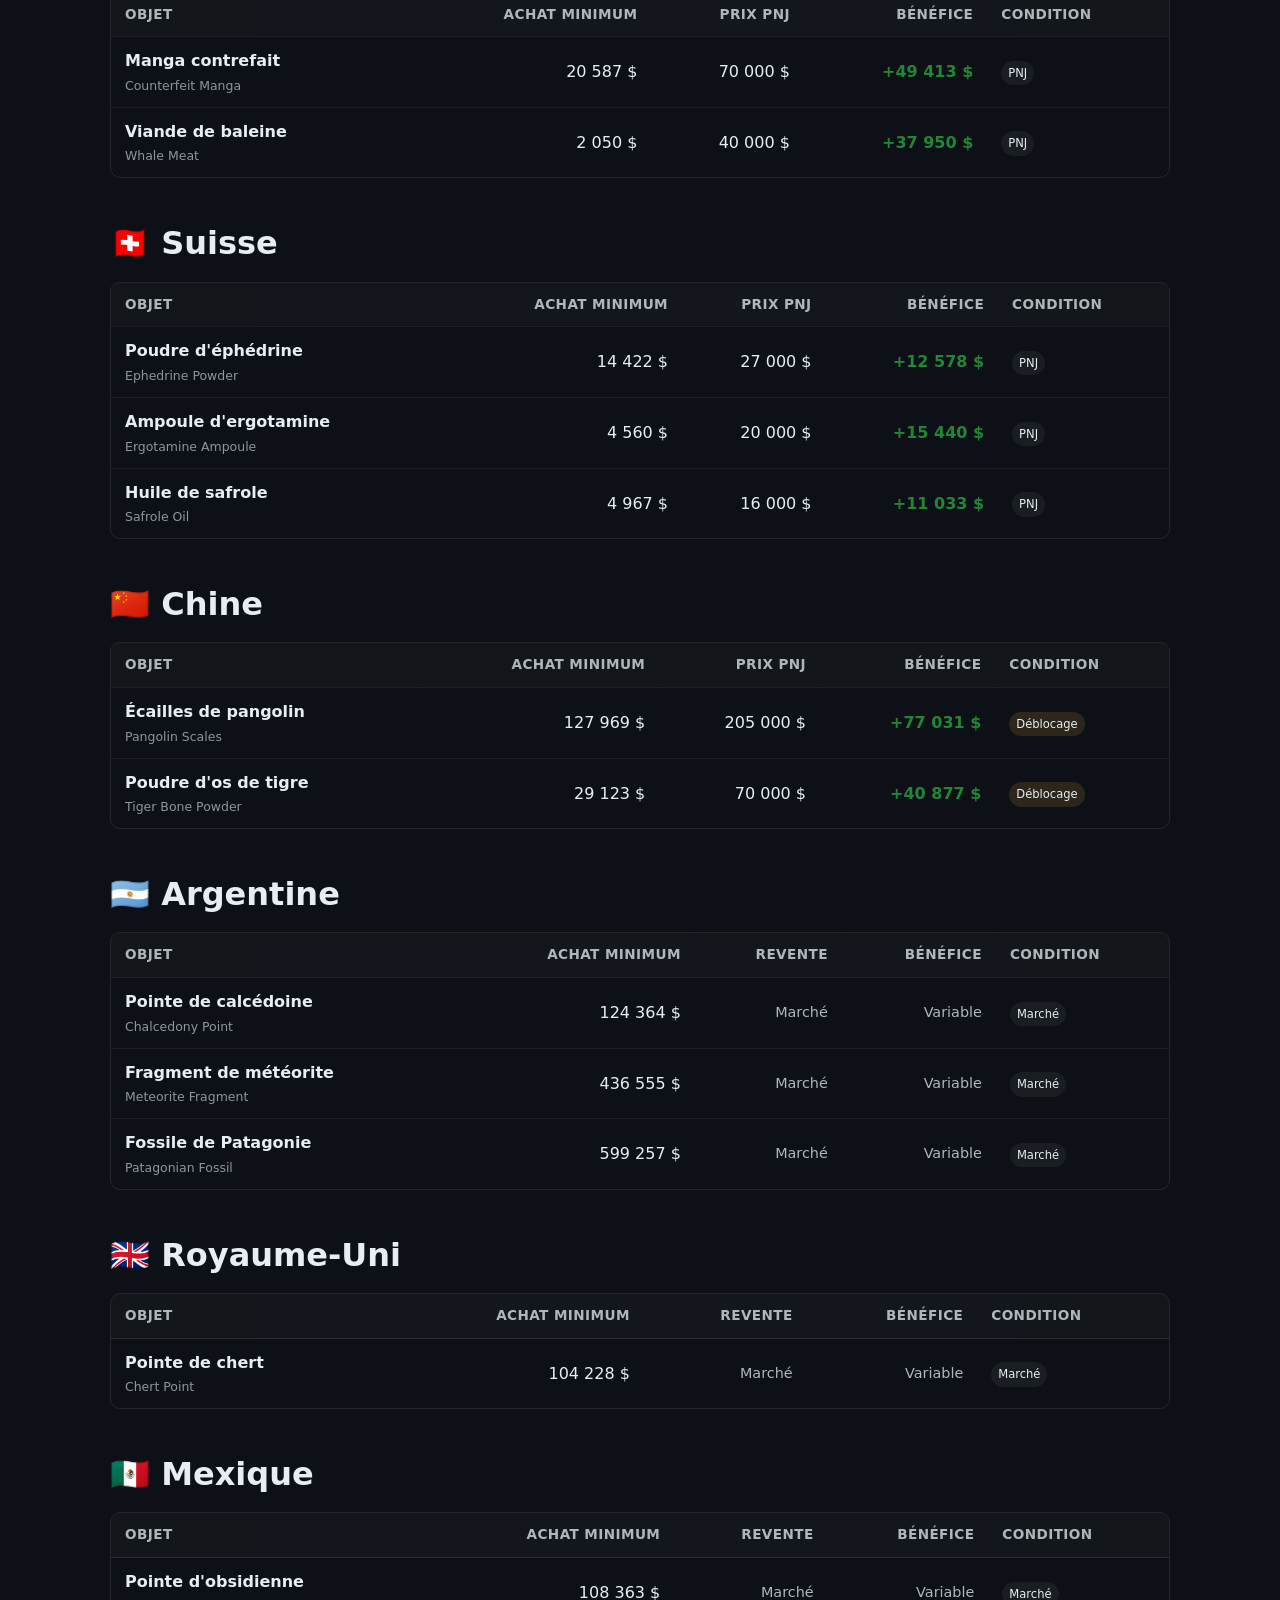
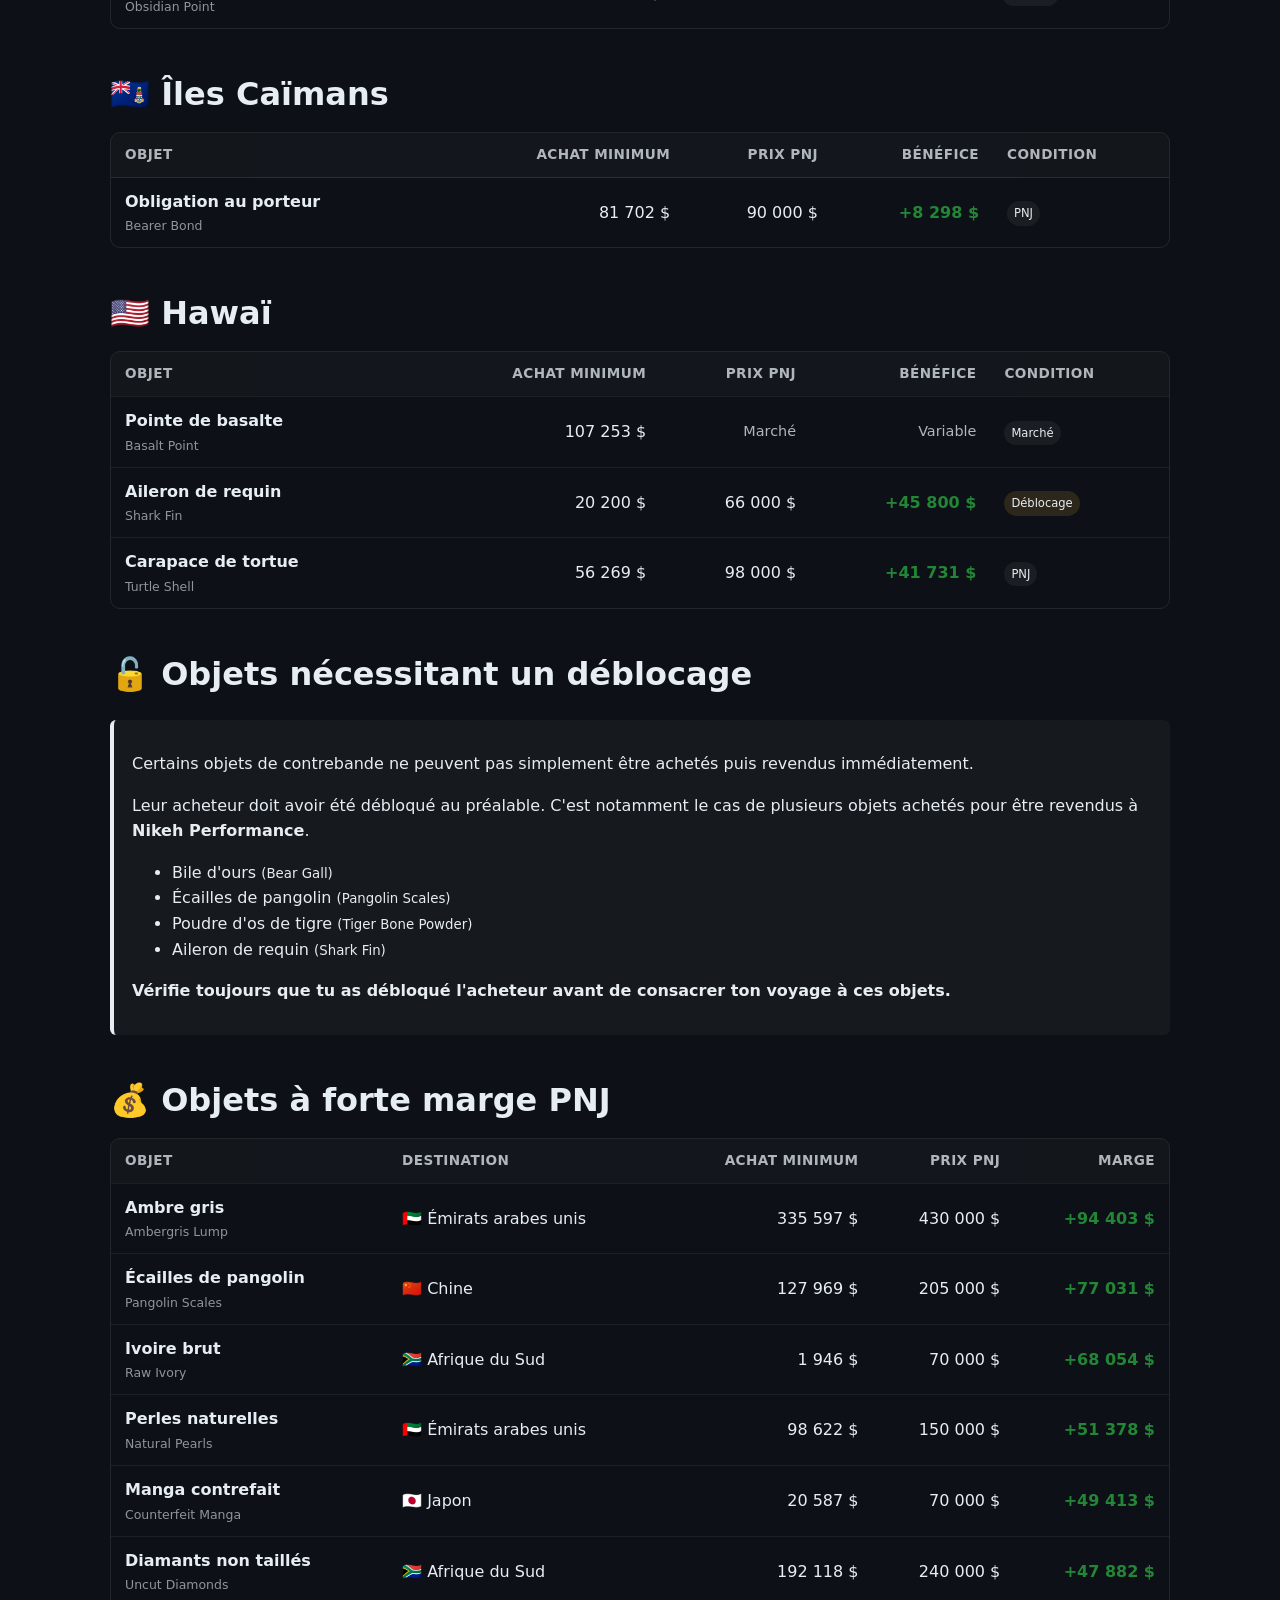
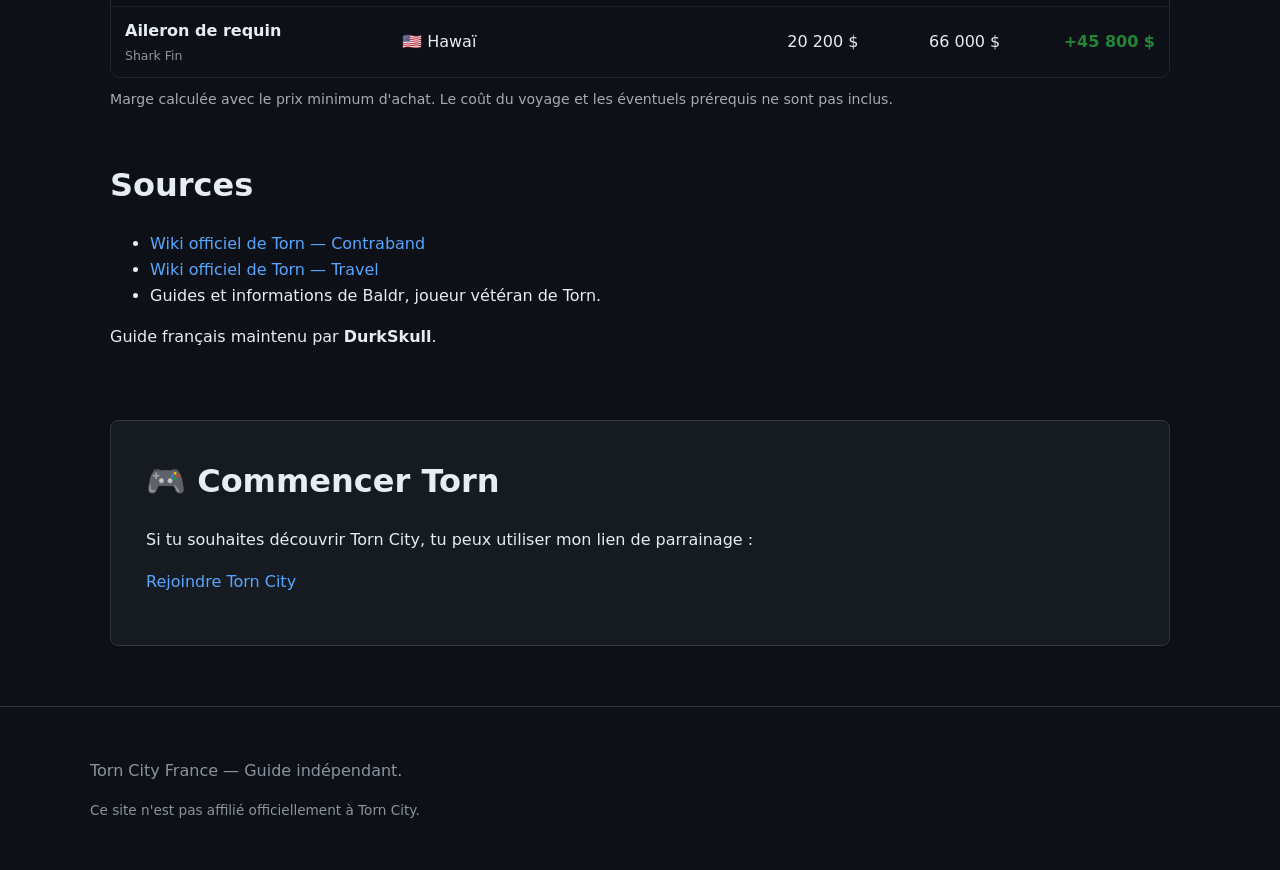
==== commit 278f3ecf: "maj page" ====
--- a/contrebande.html
+++ b/contrebande.html
@@ -1,129 +1,138 @@
-<!doctype html>
+<!DOCTYPE html>
 <html lang="fr">
 <head>
-    <meta charset="utf-8">
-    <meta name="viewport" content="width=device-width, initial-scale=1">
-
-    <meta name="description" content="Guide français de la contrebande dans Torn City : prix minimum d'achat, revente aux PNJ, bénéfices et prérequis.">
-    <meta name="robots" content="index, follow, max-image-preview:large">
-    <meta name="referrer" content="strict-origin-when-cross-origin">
-
-    <meta http-equiv="Content-Security-Policy"
-          content="default-src 'self'; base-uri 'self'; form-action 'self'; frame-ancestors 'none'; object-src 'none'; img-src 'self'; style-src 'self'; script-src 'none'; connect-src 'none';">
+    <meta charset="UTF-8">
+    <meta name="viewport" content="width=device-width, initial-scale=1.0">
+
+    <title>Contrebande — Guide français de Torn City</title>
+    <meta name="description" content="Guide français de la contrebande dans Torn City : objets, prix minimum, prix PNJ, bénéfices et prérequis.">
+    <meta name="robots" content="index, follow">
 
     <link rel="canonical" href="https://durkskull.github.io/Torn-city-fr-guide/contrebande.html">
-
-    <title>Contrebande dans Torn City | Torn City France</title>
-
     <link rel="stylesheet" href="css/style.css">
 
     <style>
-        .contraband-intro {
-            display: grid;
-            grid-template-columns: repeat(3, minmax(0, 1fr));
-            gap: 1rem;
-            margin: 2rem 0;
-        }
-
-        .info-box {
-            padding: 1.1rem;
-            border-radius: 12px;
+        .contraband-page {
+            max-width: 1100px;
+            margin: auto;
+            padding: 30px 20px 60px;
+        }
+
+        .intro {
+            margin-bottom: 30px;
+        }
+
+        .notice {
+            padding: 15px 18px;
+            border-left: 4px solid currentColor;
             background: rgba(127,127,127,.08);
-        }
-
-        .country-block {
-            margin: 2.5rem 0;
-        }
-
-        .item-grid {
-            display: grid;
-            grid-template-columns: repeat(2, minmax(0, 1fr));
-            gap: 1rem;
-        }
-
-        .item-card {
-            padding: 1.15rem;
-            border: 1px solid rgba(127,127,127,.18);
-            border-radius: 14px;
-            background: rgba(127,127,127,.045);
-        }
-
-        .item-card h3 {
-            margin-top: 0;
-            margin-bottom: .8rem;
-        }
-
-        .item-card small {
+            border-radius: 6px;
+            margin: 20px 0 30px;
+        }
+
+        .country {
+            margin: 40px 0;
+        }
+
+        .country h2 {
+            margin-bottom: 12px;
+        }
+
+        .table-wrap {
+            overflow-x: auto;
+            border-radius: 10px;
+            border: 1px solid rgba(127,127,127,.2);
+        }
+
+        table {
+            width: 100%;
+            border-collapse: collapse;
+            min-width: 700px;
+        }
+
+        th,
+        td {
+            padding: 11px 14px;
+            border-bottom: 1px solid rgba(127,127,127,.14);
+        }
+
+        th {
+            text-align: left;
+            font-size: .85rem;
+            text-transform: uppercase;
+            letter-spacing: .03em;
+            opacity: .75;
+            background: rgba(127,127,127,.08);
+        }
+
+        td.number,
+        th.number {
+            text-align: right;
+            white-space: nowrap;
+        }
+
+        tr:last-child td {
+            border-bottom: 0;
+        }
+
+        .item-name {
+            font-weight: 700;
+        }
+
+        .item-name small {
+            display: block;
             font-weight: 400;
-            opacity: .72;
-        }
-
-        .price-lines {
-            display: grid;
-            grid-template-columns: 1fr 1fr;
-            gap: .65rem;
-            margin: .8rem 0;
-        }
-
-        .price {
-            padding: .65rem .75rem;
-            border-radius: 9px;
-            background: rgba(127,127,127,.08);
-        }
-
-        .price strong {
-            display: block;
-            font-size: 1.05rem;
+            font-size: .78rem;
+            opacity: .6;
+            margin-top: 2px;
         }
 
         .profit {
-            margin-top: .75rem;
-            padding: .7rem .8rem;
-            border-radius: 9px;
             font-weight: 700;
-        }
-
-        .profit.good {
-            background: rgba(40,160,80,.12);
-        }
-
-        .profit.market {
-            background: rgba(100,120,180,.12);
+            white-space: nowrap;
+        }
+
+        .positive {
+            color: #238636;
+        }
+
+        .market {
+            opacity: .75;
+            font-size: .9rem;
         }
 
         .tag {
             display: inline-block;
-            padding: .22rem .55rem;
-            margin: 0 .3rem .25rem 0;
-            border-radius: 999px;
-            font-size: .78rem;
-            font-weight: 700;
+            font-size: .72rem;
+            padding: 3px 7px;
+            border-radius: 20px;
             background: rgba(127,127,127,.12);
-        }
-
-        .tag-pnj {
-            background: rgba(40,160,80,.14);
+            white-space: nowrap;
         }
 
         .tag-lock {
-            background: rgba(220,170,40,.16);
-        }
-
-        .note {
-            font-size: .9rem;
-            opacity: .78;
-        }
-
-        @media (max-width: 800px) {
-            .contraband-intro,
-            .item-grid {
-                grid-template-columns: 1fr;
+            background: rgba(220,170,40,.15);
+        }
+
+        .section-note {
+            margin-top: 10px;
+            font-size: .88rem;
+            opacity: .7;
+        }
+
+        .sources {
+            margin-top: 50px;
+        }
+
+        @media (max-width: 700px) {
+            .contraband-page {
+                padding-left: 12px;
+                padding-right: 12px;
             }
-        }
-
-        @media (max-width: 480px) {
-            .price-lines {
-                grid-template-columns: 1fr;
+
+            th,
+            td {
+                padding: 9px 10px;
             }
         }
     </style>
@@ -139,9 +148,9 @@
         <nav aria-label="Navigation principale">
             <a href="index.html">Accueil</a>
             <a href="guide-debutant.html">Débuter</a>
-            <a href="gagner-argent.html">Argent</a>
+            <a href="gagner-argent.html">Gagner de l'argent</a>
             <a href="voyages.html">Voyages</a>
-            <a href="fleurs-peluches.html">Fleurs &amp; Peluches</a>
+            <a href="fleurs-peluches.html">Fleurs &amp; peluches</a>
             <a href="contrebande.html" aria-current="page">Contrebande</a>
         </nav>
 
@@ -149,1161 +158,929 @@
 </header>
 
 
-<main>
-
-<section class="hero">
+<main class="contraband-page">
+
+    <header class="intro">
+
+        <p class="eyebrow">GUIDE TORN CITY</p>
+
+        <h1>Contrebande</h1>
+
+        <p>
+            La contrebande permet d'acheter certains objets à l'étranger
+            puis de les revendre avec une marge intéressante.
+        </p>
+
+        <div class="notice">
+            <strong>Comment lire les prix ?</strong><br>
+            Le prix indiqué est le <strong>prix minimum d'achat</strong>.
+            Lorsqu'un objet possède un prix fixe de revente auprès d'un PNJ,
+            le bénéfice est calculé directement à partir de ce prix.
+        </div>
+
+    </header>
+
+
+    <!-- AFRIQUE DU SUD -->
+
+    <section class="country">
+
+        <h2>🇿🇦 Afrique du Sud</h2>
+
+        <div class="table-wrap">
+
+            <table>
+
+                <thead>
+                    <tr>
+                        <th>Objet</th>
+                        <th class="number">Achat minimum</th>
+                        <th class="number">Prix PNJ</th>
+                        <th class="number">Bénéfice</th>
+                        <th>Condition</th>
+                    </tr>
+                </thead>
+
+                <tbody>
+
+                    <tr>
+                        <td>
+                            <span class="item-name">
+                                Ivoire brut
+                                <small>Raw Ivory</small>
+                            </span>
+                        </td>
+                        <td class="number">1 946 $</td>
+                        <td class="number">70 000 $</td>
+                        <td class="number profit positive">+68 054 $</td>
+                        <td><span class="tag">PNJ</span></td>
+                    </tr>
+
+                    <tr>
+                        <td>
+                            <span class="item-name">
+                                Diamants non taillés
+                                <small>Uncut Diamonds</small>
+                            </span>
+                        </td>
+                        <td class="number">192 118 $</td>
+                        <td class="number">240 000 $</td>
+                        <td class="number profit positive">+47 882 $</td>
+                        <td><span class="tag">PNJ</span></td>
+                    </tr>
+
+                    <tr>
+                        <td>
+                            <span class="item-name">
+                                Pointe de quartzite
+                                <small>Quartzite Point</small>
+                            </span>
+                        </td>
+                        <td class="number">114 601 $</td>
+                        <td class="number market">Marché</td>
+                        <td class="number market">Variable</td>
+                        <td><span class="tag">Marché</span></td>
+                    </tr>
+
+                </tbody>
+
+            </table>
+
+        </div>
+
+    </section>
+
+
+    <!-- CANADA -->
+
+    <section class="country">
+
+        <h2>🇨🇦 Canada</h2>
+
+        <div class="table-wrap">
+
+            <table>
+
+                <thead>
+                    <tr>
+                        <th>Objet</th>
+                        <th class="number">Achat minimum</th>
+                        <th class="number">Prix PNJ</th>
+                        <th class="number">Bénéfice</th>
+                        <th>Condition</th>
+                    </tr>
+                </thead>
+
+                <tbody>
+
+                    <tr>
+                        <td>
+                            <span class="item-name">
+                                Bile d'ours
+                                <small>Bear Gall</small>
+                            </span>
+                        </td>
+                        <td class="number">28 475 $</td>
+                        <td class="number">35 000 $</td>
+                        <td class="number profit positive">+6 525 $</td>
+                        <td><span class="tag tag-lock">Déblocage</span></td>
+                    </tr>
+
+                    <tr>
+                        <td>
+                            <span class="item-name">
+                                Insuline
+                                <small>Insulin</small>
+                            </span>
+                        </td>
+                        <td class="number">2 467 $</td>
+                        <td class="number">9 000 $</td>
+                        <td class="number profit positive">+6 533 $</td>
+                        <td><span class="tag">PNJ</span></td>
+                    </tr>
+
+                    <tr>
+                        <td>
+                            <span class="item-name">
+                                Pointe de quartz
+                                <small>Quartz Point</small>
+                            </span>
+                        </td>
+                        <td class="number">129 509 $</td>
+                        <td class="number market">Marché</td>
+                        <td class="number market">Variable</td>
+                        <td><span class="tag">Marché</span></td>
+                    </tr>
+
+                </tbody>
+
+            </table>
+
+        </div>
+
+    </section>
+
+
+    <!-- EMIRATS -->
+
+    <section class="country">
+
+        <h2>🇦🇪 Émirats arabes unis</h2>
+
+        <div class="table-wrap">
+
+            <table>
+
+                <thead>
+                    <tr>
+                        <th>Objet</th>
+                        <th class="number">Achat minimum</th>
+                        <th class="number">Prix PNJ</th>
+                        <th class="number">Bénéfice</th>
+                        <th>Condition</th>
+                    </tr>
+                </thead>
+
+                <tbody>
+
+                    <tr>
+                        <td>
+                            <span class="item-name">
+                                Ambre gris
+                                <small>Ambergris Lump</small>
+                            </span>
+                        </td>
+                        <td class="number">335 597 $</td>
+                        <td class="number">430 000 $</td>
+                        <td class="number profit positive">+94 403 $</td>
+                        <td><span class="tag">PNJ</span></td>
+                    </tr>
+
+                    <tr>
+                        <td>
+                            <span class="item-name">
+                                Perles naturelles
+                                <small>Natural Pearls</small>
+                            </span>
+                        </td>
+                        <td class="number">98 622 $</td>
+                        <td class="number">150 000 $</td>
+                        <td class="number profit positive">+51 378 $</td>
+                        <td><span class="tag">PNJ</span></td>
+                    </tr>
+
+                </tbody>
+
+            </table>
+
+        </div>
+
+    </section>
+
+
+    <!-- JAPON -->
+
+    <section class="country">
+
+        <h2>🇯🇵 Japon</h2>
+
+        <div class="table-wrap">
+
+            <table>
+
+                <thead>
+                    <tr>
+                        <th>Objet</th>
+                        <th class="number">Achat minimum</th>
+                        <th class="number">Prix PNJ</th>
+                        <th class="number">Bénéfice</th>
+                        <th>Condition</th>
+                    </tr>
+                </thead>
+
+                <tbody>
+
+                    <tr>
+                        <td>
+                            <span class="item-name">
+                                Manga contrefait
+                                <small>Counterfeit Manga</small>
+                            </span>
+                        </td>
+                        <td class="number">20 587 $</td>
+                        <td class="number">70 000 $</td>
+                        <td class="number profit positive">+49 413 $</td>
+                        <td><span class="tag">PNJ</span></td>
+                    </tr>
+
+                    <tr>
+                        <td>
+                            <span class="item-name">
+                                Viande de baleine
+                                <small>Whale Meat</small>
+                            </span>
+                        </td>
+                        <td class="number">2 050 $</td>
+                        <td class="number">40 000 $</td>
+                        <td class="number profit positive">+37 950 $</td>
+                        <td><span class="tag">PNJ</span></td>
+                    </tr>
+
+                </tbody>
+
+            </table>
+
+        </div>
+
+    </section>
+
+
+    <!-- SUISSE -->
+
+    <section class="country">
+
+        <h2>🇨🇭 Suisse</h2>
+
+        <div class="table-wrap">
+
+            <table>
+
+                <thead>
+                    <tr>
+                        <th>Objet</th>
+                        <th class="number">Achat minimum</th>
+                        <th class="number">Prix PNJ</th>
+                        <th class="number">Bénéfice</th>
+                        <th>Condition</th>
+                    </tr>
+                </thead>
+
+                <tbody>
+
+                    <tr>
+                        <td>
+                            <span class="item-name">
+                                Poudre d'éphédrine
+                                <small>Ephedrine Powder</small>
+                            </span>
+                        </td>
+                        <td class="number">14 422 $</td>
+                        <td class="number">27 000 $</td>
+                        <td class="number profit positive">+12 578 $</td>
+                        <td><span class="tag">PNJ</span></td>
+                    </tr>
+
+                    <tr>
+                        <td>
+                            <span class="item-name">
+                                Ampoule d'ergotamine
+                                <small>Ergotamine Ampoule</small>
+                            </span>
+                        </td>
+                        <td class="number">4 560 $</td>
+                        <td class="number">20 000 $</td>
+                        <td class="number profit positive">+15 440 $</td>
+                        <td><span class="tag">PNJ</span></td>
+                    </tr>
+
+                    <tr>
+                        <td>
+                            <span class="item-name">
+                                Huile de safrole
+                                <small>Safrole Oil</small>
+                            </span>
+                        </td>
+                        <td class="number">4 967 $</td>
+                        <td class="number">16 000 $</td>
+                        <td class="number profit positive">+11 033 $</td>
+                        <td><span class="tag">PNJ</span></td>
+                    </tr>
+
+                </tbody>
+
+            </table>
+
+        </div>
+
+    </section>
+
+
+    <!-- CHINE -->
+
+    <section class="country">
+
+        <h2>🇨🇳 Chine</h2>
+
+        <div class="table-wrap">
+
+            <table>
+
+                <thead>
+                    <tr>
+                        <th>Objet</th>
+                        <th class="number">Achat minimum</th>
+                        <th class="number">Prix PNJ</th>
+                        <th class="number">Bénéfice</th>
+                        <th>Condition</th>
+                    </tr>
+                </thead>
+
+                <tbody>
+
+                    <tr>
+                        <td>
+                            <span class="item-name">
+                                Écailles de pangolin
+                                <small>Pangolin Scales</small>
+                            </span>
+                        </td>
+                        <td class="number">127 969 $</td>
+                        <td class="number">205 000 $</td>
+                        <td class="number profit positive">+77 031 $</td>
+                        <td><span class="tag tag-lock">Déblocage</span></td>
+                    </tr>
+
+                    <tr>
+                        <td>
+                            <span class="item-name">
+                                Poudre d'os de tigre
+                                <small>Tiger Bone Powder</small>
+                            </span>
+                        </td>
+                        <td class="number">29 123 $</td>
+                        <td class="number">70 000 $</td>
+                        <td class="number profit positive">+40 877 $</td>
+                        <td><span class="tag tag-lock">Déblocage</span></td>
+                    </tr>
+
+                </tbody>
+
+            </table>
+
+        </div>
+
+    </section>
+
+
+    <!-- ARGENTINE -->
+
+    <section class="country">
+
+        <h2>🇦🇷 Argentine</h2>
+
+        <div class="table-wrap">
+
+            <table>
+
+                <thead>
+                    <tr>
+                        <th>Objet</th>
+                        <th class="number">Achat minimum</th>
+                        <th class="number">Revente</th>
+                        <th class="number">Bénéfice</th>
+                        <th>Condition</th>
+                    </tr>
+                </thead>
+
+                <tbody>
+
+                    <tr>
+                        <td>
+                            <span class="item-name">
+                                Pointe de calcédoine
+                                <small>Chalcedony Point</small>
+                            </span>
+                        </td>
+                        <td class="number">124 364 $</td>
+                        <td class="number market">Marché</td>
+                        <td class="number market">Variable</td>
+                        <td><span class="tag">Marché</span></td>
+                    </tr>
+
+                    <tr>
+                        <td>
+                            <span class="item-name">
+                                Fragment de météorite
+                                <small>Meteorite Fragment</small>
+                            </span>
+                        </td>
+                        <td class="number">436 555 $</td>
+                        <td class="number market">Marché</td>
+                        <td class="number market">Variable</td>
+                        <td><span class="tag">Marché</span></td>
+                    </tr>
+
+                    <tr>
+                        <td>
+                            <span class="item-name">
+                                Fossile de Patagonie
+                                <small>Patagonian Fossil</small>
+                            </span>
+                        </td>
+                        <td class="number">599 257 $</td>
+                        <td class="number market">Marché</td>
+                        <td class="number market">Variable</td>
+                        <td><span class="tag">Marché</span></td>
+                    </tr>
+
+                </tbody>
+
+            </table>
+
+        </div>
+
+    </section>
+
+
+    <!-- ROYAUME-UNI -->
+
+    <section class="country">
+
+        <h2>🇬🇧 Royaume-Uni</h2>
+
+        <div class="table-wrap">
+
+            <table>
+
+                <thead>
+                    <tr>
+                        <th>Objet</th>
+                        <th class="number">Achat minimum</th>
+                        <th class="number">Revente</th>
+                        <th class="number">Bénéfice</th>
+                        <th>Condition</th>
+                    </tr>
+                </thead>
+
+                <tbody>
+
+                    <tr>
+                        <td>
+                            <span class="item-name">
+                                Pointe de chert
+                                <small>Chert Point</small>
+                            </span>
+                        </td>
+                        <td class="number">104 228 $</td>
+                        <td class="number market">Marché</td>
+                        <td class="number market">Variable</td>
+                        <td><span class="tag">Marché</span></td>
+                    </tr>
+
+                </tbody>
+
+            </table>
+
+        </div>
+
+    </section>
+
+
+    <!-- MEXIQUE -->
+
+    <section class="country">
+
+        <h2>🇲🇽 Mexique</h2>
+
+        <div class="table-wrap">
+
+            <table>
+
+                <thead>
+                    <tr>
+                        <th>Objet</th>
+                        <th class="number">Achat minimum</th>
+                        <th class="number">Revente</th>
+                        <th class="number">Bénéfice</th>
+                        <th>Condition</th>
+                    </tr>
+                </thead>
+
+                <tbody>
+
+                    <tr>
+                        <td>
+                            <span class="item-name">
+                                Pointe d'obsidienne
+                                <small>Obsidian Point</small>
+                            </span>
+                        </td>
+                        <td class="number">108 363 $</td>
+                        <td class="number market">Marché</td>
+                        <td class="number market">Variable</td>
+                        <td><span class="tag">Marché</span></td>
+                    </tr>
+
+                </tbody>
+
+            </table>
+
+        </div>
+
+    </section>
+
+
+    <!-- ÎLES CAÏMANS -->
+
+    <section class="country">
+
+        <h2>🇰🇾 Îles Caïmans</h2>
+
+        <div class="table-wrap">
+
+            <table>
+
+                <thead>
+                    <tr>
+                        <th>Objet</th>
+                        <th class="number">Achat minimum</th>
+                        <th class="number">Prix PNJ</th>
+                        <th class="number">Bénéfice</th>
+                        <th>Condition</th>
+                    </tr>
+                </thead>
+
+                <tbody>
+
+                    <tr>
+                        <td>
+                            <span class="item-name">
+                                Obligation au porteur
+                                <small>Bearer Bond</small>
+                            </span>
+                        </td>
+                        <td class="number">81 702 $</td>
+                        <td class="number">90 000 $</td>
+                        <td class="number profit positive">+8 298 $</td>
+                        <td><span class="tag">PNJ</span></td>
+                    </tr>
+
+                </tbody>
+
+            </table>
+
+        </div>
+
+    </section>
+
+
+    <!-- HAWAÏ -->
+
+    <section class="country">
+
+        <h2>🇺🇸 Hawaï</h2>
+
+        <div class="table-wrap">
+
+            <table>
+
+                <thead>
+                    <tr>
+                        <th>Objet</th>
+                        <th class="number">Achat minimum</th>
+                        <th class="number">Prix PNJ</th>
+                        <th class="number">Bénéfice</th>
+                        <th>Condition</th>
+                    </tr>
+                </thead>
+
+                <tbody>
+
+                    <tr>
+                        <td>
+                            <span class="item-name">
+                                Pointe de basalte
+                                <small>Basalt Point</small>
+                            </span>
+                        </td>
+                        <td class="number">107 253 $</td>
+                        <td class="number market">Marché</td>
+                        <td class="number market">Variable</td>
+                        <td><span class="tag">Marché</span></td>
+                    </tr>
+
+                    <tr>
+                        <td>
+                            <span class="item-name">
+                                Aileron de requin
+                                <small>Shark Fin</small>
+                            </span>
+                        </td>
+                        <td class="number">20 200 $</td>
+                        <td class="number">66 000 $</td>
+                        <td class="number profit positive">+45 800 $</td>
+                        <td><span class="tag tag-lock">Déblocage</span></td>
+                    </tr>
+
+                    <tr>
+                        <td>
+                            <span class="item-name">
+                                Carapace de tortue
+                                <small>Turtle Shell</small>
+                            </span>
+                        </td>
+                        <td class="number">56 269 $</td>
+                        <td class="number">98 000 $</td>
+                        <td class="number profit positive">+41 731 $</td>
+                        <td><span class="tag">PNJ</span></td>
+                    </tr>
+
+                </tbody>
+
+            </table>
+
+        </div>
+
+    </section>
+
+
+    <!-- PRÉREQUIS -->
+
+    <section class="country">
+
+        <h2>🔓 Objets nécessitant un déblocage</h2>
+
+        <div class="notice">
+
+            <p>
+                Certains objets de contrebande ne peuvent pas simplement
+                être achetés puis revendus immédiatement.
+            </p>
+
+            <p>
+                Leur acheteur doit avoir été débloqué au préalable.
+                C'est notamment le cas de plusieurs objets achetés pour
+                être revendus à <strong>Nikeh Performance</strong>.
+            </p>
+
+            <ul>
+                <li>
+                    Bile d'ours
+                    <small>(Bear Gall)</small>
+                </li>
+                <li>
+                    Écailles de pangolin
+                    <small>(Pangolin Scales)</small>
+                </li>
+                <li>
+                    Poudre d'os de tigre
+                    <small>(Tiger Bone Powder)</small>
+                </li>
+                <li>
+                    Aileron de requin
+                    <small>(Shark Fin)</small>
+                </li>
+            </ul>
+
+            <p>
+                <strong>
+                    Vérifie toujours que tu as débloqué l'acheteur
+                    avant de consacrer ton voyage à ces objets.
+                </strong>
+            </p>
+
+        </div>
+
+    </section>
+
+
+    <!-- OBJETS À BONNE RENTABILITÉ -->
+
+    <section class="country">
+
+        <h2>💰 Objets à forte marge PNJ</h2>
+
+        <div class="table-wrap">
+
+            <table>
+
+                <thead>
+                    <tr>
+                        <th>Objet</th>
+                        <th>Destination</th>
+                        <th class="number">Achat minimum</th>
+                        <th class="number">Prix PNJ</th>
+                        <th class="number">Marge</th>
+                    </tr>
+                </thead>
+
+                <tbody>
+
+                    <tr>
+                        <td>
+                            <span class="item-name">
+                                Ambre gris
+                                <small>Ambergris Lump</small>
+                            </span>
+                        </td>
+                        <td>🇦🇪 Émirats arabes unis</td>
+                        <td class="number">335 597 $</td>
+                        <td class="number">430 000 $</td>
+                        <td class="number profit positive">+94 403 $</td>
+                    </tr>
+
+                    <tr>
+                        <td>
+                            <span class="item-name">
+                                Écailles de pangolin
+                                <small>Pangolin Scales</small>
+                            </span>
+                        </td>
+                        <td>🇨🇳 Chine</td>
+                        <td class="number">127 969 $</td>
+                        <td class="number">205 000 $</td>
+                        <td class="number profit positive">+77 031 $</td>
+                    </tr>
+
+                    <tr>
+                        <td>
+                            <span class="item-name">
+                                Ivoire brut
+                                <small>Raw Ivory</small>
+                            </span>
+                        </td>
+                        <td>🇿🇦 Afrique du Sud</td>
+                        <td class="number">1 946 $</td>
+                        <td class="number">70 000 $</td>
+                        <td class="number profit positive">+68 054 $</td>
+                    </tr>
+
+                    <tr>
+                        <td>
+                            <span class="item-name">
+                                Perles naturelles
+                                <small>Natural Pearls</small>
+                            </span>
+                        </td>
+                        <td>🇦🇪 Émirats arabes unis</td>
+                        <td class="number">98 622 $</td>
+                        <td class="number">150 000 $</td>
+                        <td class="number profit positive">+51 378 $</td>
+                    </tr>
+
+                    <tr>
+                        <td>
+                            <span class="item-name">
+                                Manga contrefait
+                                <small>Counterfeit Manga</small>
+                            </span>
+                        </td>
+                        <td>🇯🇵 Japon</td>
+                        <td class="number">20 587 $</td>
+                        <td class="number">70 000 $</td>
+                        <td class="number profit positive">+49 413 $</td>
+                    </tr>
+
+                    <tr>
+                        <td>
+                            <span class="item-name">
+                                Diamants non taillés
+                                <small>Uncut Diamonds</small>
+                            </span>
+                        </td>
+                        <td>🇿🇦 Afrique du Sud</td>
+                        <td class="number">192 118 $</td>
+                        <td class="number">240 000 $</td>
+                        <td class="number profit positive">+47 882 $</td>
+                    </tr>
+
+                    <tr>
+                        <td>
+                            <span class="item-name">
+                                Aileron de requin
+                                <small>Shark Fin</small>
+                            </span>
+                        </td>
+                        <td>🇺🇸 Hawaï</td>
+                        <td class="number">20 200 $</td>
+                        <td class="number">66 000 $</td>
+                        <td class="number profit positive">+45 800 $</td>
+                    </tr>
+
+                </tbody>
+
+            </table>
+
+        </div>
+
+        <p class="section-note">
+            Marge calculée avec le prix minimum d'achat. Le coût du voyage
+            et les éventuels prérequis ne sont pas inclus.
+        </p>
+
+    </section>
+
+
+    <!-- SOURCES -->
+
+    <section class="sources">
+
+        <h2>Sources</h2>
+
+        <ul>
+            <li>
+                <a href="https://wiki.torn.com/wiki/Contraband"
+                   target="_blank"
+                   rel="noopener noreferrer">
+                    Wiki officiel de Torn — Contraband
+                </a>
+            </li>
+
+            <li>
+                <a href="https://wiki.torn.com/wiki/Travel"
+                   target="_blank"
+                   rel="noopener noreferrer">
+                    Wiki officiel de Torn — Travel
+                </a>
+            </li>
+
+            <li>
+                Guides et informations de Baldr,
+                joueur vétéran de Torn.
+            </li>
+        </ul>
+
+        <p>
+            Guide français maintenu par <strong>DurkSkull</strong>.
+        </p>
+
+    </section>
+
+
+    <!-- PARRAINAGE -->
+
+    <section class="referral">
+
+        <h2>🎮 Commencer Torn</h2>
+
+        <p>
+            Si tu souhaites découvrir Torn City, tu peux utiliser
+            mon lien de parrainage :
+        </p>
+
+        <p>
+            <a href="https://www.torn.com/4227770"
+               target="_blank"
+               rel="noopener noreferrer">
+                Rejoindre Torn City
+            </a>
+        </p>
+
+    </section>
+
+</main>
+
+
+<footer class="site-footer">
+
     <div class="container">
 
-        <p class="eyebrow">GUIDE CONTREBANDE — AOÛT 2026</p>
-
-        <h1>La contrebande dans Torn City</h1>
-
-        <p class="intro">
-            La contrebande
-            <small>(Contraband)</small>
-            regroupe les objets vendus sur les marchés noirs
-            <small>(Black Markets)</small>
-            des différentes destinations étrangères.
+        <p>
+            Torn City France — Guide indépendant.
         </p>
 
-        <p>
-            Cette page privilégie les
-            <strong>prix minimum d'achat</strong>
-            et, lorsque cela est possible,
-            le <strong>prix fixe de revente au PNJ</strong>.
-        </p>
-
-    </div>
-</section>
-
-
-<section class="content">
-<div class="container">
-
-
-<div class="contraband-intro">
-
-    <div class="info-box">
-        <strong>🛒 Prix minimum</strong>
-        <p>
-            Le montant indiqué correspond au prix minimum d'achat
-            chez le vendeur étranger.
-        </p>
-    </div>
-
-    <div class="info-box">
-        <strong>💰 Revente PNJ</strong>
-        <p>
-            Lorsqu'un PNJ rachète directement l'objet à prix fixe,
-            le bénéfice peut être calculé précisément.
-        </p>
-    </div>
-
-    <div class="info-box">
-        <strong>⚠️ Attention</strong>
-        <p>
-            Certains acheteurs nécessitent d'avoir débloqué
-            certaines fonctionnalités ou certains cours.
-        </p>
-    </div>
-
-</div>
-
-
-<div class="card">
-
-    <h2>📌 Comment lire cette page</h2>
-
-    <p>
-        Les prix d'achat de la contrebande peuvent varier.
-        Nous affichons donc le <strong>prix minimum</strong>.
-    </p>
-
-    <p>
-        Pour les objets revendables directement à un PNJ,
-        le bénéfice affiché correspond à :
-    </p>
-
-    <p>
-        <strong>
-            Prix fixe du PNJ − prix minimum d'achat
-        </strong>
-    </p>
-
-    <p class="note">
-        Cette marge est calculée avant le coût du voyage et suppose
-        que l'objet a été acheté au prix minimum.
-    </p>
-
-</div>
-
-
-<h2>🇿🇦 Afrique du Sud</h2>
-
-<section class="country-block">
-<div class="item-grid">
-
-<article class="item-card">
-
-    <h3>
-        Ivoire brut
-        <small>(Raw Ivory)</small>
-    </h3>
-
-    <span class="tag tag-pnj">Revente PNJ</span>
-
-    <div class="price-lines">
-
-        <div class="price">
-            Achat minimum
-            <strong>1 946 $</strong>
-        </div>
-
-        <div class="price">
-            Revente PNJ
-            <strong>70 000 $</strong>
-        </div>
-
-    </div>
-
-    <div class="profit good">
-        +68 054 $ / objet
-    </div>
-
-</article>
-
-
-<article class="item-card">
-
-    <h3>
-        Pointe de quartzite
-        <small>(Quartzite Point)</small>
-    </h3>
-
-    <span class="tag">Marché joueur</span>
-
-    <div class="price-lines">
-
-        <div class="price">
-            Achat minimum
-            <strong>114 601 $</strong>
-        </div>
-
-        <div class="price">
-            Revente
-            <strong>Marché</strong>
-        </div>
-
-    </div>
-
-    <div class="profit market">
-        Vérifier le marché avant l'achat
-    </div>
-
-</article>
-
-
-<article class="item-card">
-
-    <h3>
-        Diamants non taillés
-        <small>(Uncut Diamonds)</small>
-    </h3>
-
-    <span class="tag tag-pnj">Revente PNJ</span>
-
-    <div class="price-lines">
-
-        <div class="price">
-            Achat minimum
-            <strong>192 118 $</strong>
-        </div>
-
-        <div class="price">
-            Revente PNJ
-            <strong>240 000 $</strong>
-        </div>
-
-    </div>
-
-    <div class="profit good">
-        +47 882 $ / objet
-    </div>
-
-</article>
-
-</div>
-</section>
-
-
-<h2>🇨🇦 Canada</h2>
-
-<section class="country-block">
-<div class="item-grid">
-
-<article class="item-card">
-
-    <h3>
-        Bile d'ours
-        <small>(Bear Gall)</small>
-    </h3>
-
-    <span class="tag tag-pnj">Revente PNJ</span>
-    <span class="tag tag-lock">Déblocage requis</span>
-
-    <div class="price-lines">
-
-        <div class="price">
-            Achat minimum
-            <strong>28 475 $</strong>
-        </div>
-
-        <div class="price">
-            Revente PNJ
-            <strong>35 000 $</strong>
-        </div>
-
-    </div>
-
-    <div class="profit good">
-        +6 525 $ / objet
-    </div>
-
-    <p class="note">
-        Acheteur : Nikeh Performance.
-        Le commerce doit être débloqué avant de pouvoir utiliser
-        cette méthode de revente.
-    </p>
-
-</article>
-
-
-<article class="item-card">
-
-    <h3>
-        Insuline
-        <small>(Insulin)</small>
-    </h3>
-
-    <span class="tag tag-pnj">Revente PNJ</span>
-
-    <div class="price-lines">
-
-        <div class="price">
-            Achat minimum
-            <strong>2 467 $</strong>
-        </div>
-
-        <div class="price">
-            Revente PNJ
-            <strong>9 000 $</strong>
-        </div>
-
-    </div>
-
-    <div class="profit good">
-        +6 533 $ / objet
-    </div>
-
-</article>
-
-
-<article class="item-card">
-
-    <h3>
-        Pointe de quartz
-        <small>(Quartz Point)</small>
-    </h3>
-
-    <span class="tag">Marché joueur</span>
-
-    <div class="price-lines">
-
-        <div class="price">
-            Achat minimum
-            <strong>129 509 $</strong>
-        </div>
-
-        <div class="price">
-            Revente
-            <strong>Marché</strong>
-        </div>
-
-    </div>
-
-    <div class="profit market">
-        Vérifier le marché avant l'achat
-    </div>
-
-</article>
-
-</div>
-</section>
-
-
-<h2>🇦🇪 Émirats arabes unis</h2>
-
-<section class="country-block">
-<div class="item-grid">
-
-<article class="item-card">
-
-    <h3>
-        Ambre gris
-        <small>(Ambergris Lump)</small>
-    </h3>
-
-    <span class="tag tag-pnj">Revente PNJ</span>
-
-    <div class="price-lines">
-
-        <div class="price">
-            Achat minimum
-            <strong>335 597 $</strong>
-        </div>
-
-        <div class="price">
-            Revente PNJ
-            <strong>430 000 $</strong>
-        </div>
-
-    </div>
-
-    <div class="profit good">
-        +94 403 $ / objet
-    </div>
-
-</article>
-
-
-<article class="item-card">
-
-    <h3>
-        Perles naturelles
-        <small>(Natural Pearls)</small>
-    </h3>
-
-    <span class="tag tag-pnj">Revente PNJ</span>
-
-    <div class="price-lines">
-
-        <div class="price">
-            Achat minimum
-            <strong>98 622 $</strong>
-        </div>
-
-        <div class="price">
-            Revente PNJ
-            <strong>150 000 $</strong>
-        </div>
-
-    </div>
-
-    <div class="profit good">
-        +51 378 $ / objet
-    </div>
-
-</article>
-
-</div>
-</section>
-
-
-<h2>🇯🇵 Japon</h2>
-
-<section class="country-block">
-<div class="item-grid">
-
-<article class="item-card">
-
-    <h3>
-        Manga contrefait
-        <small>(Counterfeit Manga)</small>
-    </h3>
-
-    <span class="tag tag-pnj">Revente PNJ</span>
-
-    <div class="price-lines">
-
-        <div class="price">
-            Achat minimum
-            <strong>20 587 $</strong>
-        </div>
-
-        <div class="price">
-            Revente PNJ
-            <strong>70 000 $</strong>
-        </div>
-
-    </div>
-
-    <div class="profit good">
-        +49 413 $ / objet
-    </div>
-
-</article>
-
-
-<article class="item-card">
-
-    <h3>
-        Viande de baleine
-        <small>(Whale Meat)</small>
-    </h3>
-
-    <span class="tag tag-pnj">Revente PNJ</span>
-
-    <div class="price-lines">
-
-        <div class="price">
-            Achat minimum
-            <strong>2 050 $</strong>
-        </div>
-
-        <div class="price">
-            Revente PNJ
-            <strong>40 000 $</strong>
-        </div>
-
-    </div>
-
-    <div class="profit good">
-        +37 950 $ / objet
-    </div>
-
-</article>
-
-</div>
-</section>
-
-
-<h2>🇨🇭 Suisse</h2>
-
-<section class="country-block">
-<div class="item-grid">
-
-<article class="item-card">
-
-    <h3>
-        Poudre d'éphédrine
-        <small>(Ephedrine Powder)</small>
-    </h3>
-
-    <span class="tag tag-pnj">Revente PNJ</span>
-
-    <div class="price-lines">
-
-        <div class="price">
-            Achat minimum
-            <strong>14 422 $</strong>
-        </div>
-
-        <div class="price">
-            Revente PNJ
-            <strong>27 000 $</strong>
-        </div>
-
-    </div>
-
-    <div class="profit good">
-        +12 578 $ / objet
-    </div>
-
-</article>
-
-
-<article class="item-card">
-
-    <h3>
-        Ampoule d'ergotamine
-        <small>(Ergotamine Ampoule)</small>
-    </h3>
-
-    <span class="tag tag-pnj">Revente PNJ</span>
-
-    <div class="price-lines">
-
-        <div class="price">
-            Achat minimum
-            <strong>4 560 $</strong>
-        </div>
-
-        <div class="price">
-            Revente PNJ
-            <strong>20 000 $</strong>
-        </div>
-
-    </div>
-
-    <div class="profit good">
-        +15 440 $ / objet
-    </div>
-
-</article>
-
-
-<article class="item-card">
-
-    <h3>
-        Huile de safrole
-        <small>(Safrole Oil)</small>
-    </h3>
-
-    <span class="tag tag-pnj">Revente PNJ</span>
-
-    <div class="price-lines">
-
-        <div class="price">
-            Achat minimum
-            <strong>4 967 $</strong>
-        </div>
-
-        <div class="price">
-            Revente PNJ
-            <strong>16 000 $</strong>
-        </div>
-
-    </div>
-
-    <div class="profit good">
-        +11 033 $ / objet
-    </div>
-
-</article>
-
-</div>
-</section>
-
-
-<h2>🇨🇳 Chine</h2>
-
-<section class="country-block">
-<div class="item-grid">
-
-<article class="item-card">
-
-    <h3>
-        Écailles de pangolin
-        <small>(Pangolin Scales)</small>
-    </h3>
-
-    <span class="tag tag-pnj">Revente PNJ</span>
-    <span class="tag tag-lock">Déblocage requis</span>
-
-    <div class="price-lines">
-
-        <div class="price">
-            Achat minimum
-            <strong>127 969 $</strong>
-        </div>
-
-        <div class="price">
-            Revente PNJ
-            <strong>205 000 $</strong>
-        </div>
-
-    </div>
-
-    <div class="profit good">
-        +77 031 $ / objet
-    </div>
-
-    <p class="note">
-        Acheteur : Nikeh Performance.
-    </p>
-
-</article>
-
-
-<article class="item-card">
-
-    <h3>
-        Poudre d'os de tigre
-        <small>(Tiger Bone Powder)</small>
-    </h3>
-
-    <span class="tag tag-pnj">Revente PNJ</span>
-    <span class="tag tag-lock">Déblocage requis</span>
-
-    <div class="price-lines">
-
-        <div class="price">
-            Achat minimum
-            <strong>29 123 $</strong>
-        </div>
-
-        <div class="price">
-            Revente PNJ
-            <strong>70 000 $</strong>
-        </div>
-
-    </div>
-
-    <div class="profit good">
-        +40 877 $ / objet
-    </div>
-
-    <p class="note">
-        Acheteur : Nikeh Performance.
-    </p>
-
-</article>
-
-</div>
-</section>
-
-
-<h2>🇦🇷 Argentine</h2>
-
-<section class="country-block">
-<div class="item-grid">
-
-<article class="item-card">
-
-    <h3>
-        Pointe de calcédoine
-        <small>(Chalcedony Point)</small>
-    </h3>
-
-    <span class="tag">Marché joueur</span>
-
-    <div class="price-lines">
-
-        <div class="price">
-            Achat minimum
-            <strong>124 364 $</strong>
-        </div>
-
-        <div class="price">
-            Revente
-            <strong>Marché</strong>
-        </div>
-
-    </div>
-
-    <div class="profit market">
-        Vérifier le marché avant l'achat
-    </div>
-
-</article>
-
-
-<article class="item-card">
-
-    <h3>
-        Fragment de météorite
-        <small>(Meteorite Fragment)</small>
-    </h3>
-
-    <span class="tag">Marché joueur</span>
-
-    <div class="price-lines">
-
-        <div class="price">
-            Achat minimum
-            <strong>436 555 $</strong>
-        </div>
-
-        <div class="price">
-            Revente
-            <strong>Marché</strong>
-        </div>
-
-    </div>
-
-    <div class="profit market">
-        Vérifier le marché avant l'achat
-    </div>
-
-</article>
-
-
-<article class="item-card">
-
-    <h3>
-        Fossile de Patagonie
-        <small>(Patagonian Fossil)</small>
-    </h3>
-
-    <span class="tag">Marché joueur</span>
-
-    <div class="price-lines">
-
-        <div class="price">
-            Achat minimum
-            <strong>599 257 $</strong>
-        </div>
-
-        <div class="price">
-            Revente
-            <strong>Marché</strong>
-        </div>
-
-    </div>
-
-    <div class="profit market">
-        Vérifier le marché avant l'achat
-    </div>
-
-</article>
-
-</div>
-</section>
-
-
-<h2>🇬🇧 Royaume-Uni</h2>
-
-<section class="country-block">
-<div class="item-grid">
-
-<article class="item-card">
-
-    <h3>
-        Pointe de chert
-        <small>(Chert Point)</small>
-    </h3>
-
-    <span class="tag">Marché joueur</span>
-
-    <div class="price-lines">
-
-        <div class="price">
-            Achat minimum
-            <strong>104 228 $</strong>
-        </div>
-
-        <div class="price">
-            Revente
-            <strong>Marché</strong>
-        </div>
-
-    </div>
-
-    <div class="profit market">
-        Vérifier le marché avant l'achat
-    </div>
-
-</article>
-
-</div>
-</section>
-
-
-<h2>🇲🇽 Mexique</h2>
-
-<section class="country-block">
-<div class="item-grid">
-
-<article class="item-card">
-
-    <h3>
-        Pointe d'obsidienne
-        <small>(Obsidian Point)</small>
-    </h3>
-
-    <span class="tag">Marché joueur</span>
-
-    <div class="price-lines">
-
-        <div class="price">
-            Achat minimum
-            <strong>108 363 $</strong>
-        </div>
-
-        <div class="price">
-            Revente
-            <strong>Marché</strong>
-        </div>
-
-    </div>
-
-    <div class="profit market">
-        Vérifier le marché avant l'achat
-    </div>
-
-</article>
-
-</div>
-</section>
-
-
-<h2>🇰🇾 Îles Caïmans</h2>
-
-<section class="country-block">
-<div class="item-grid">
-
-<article class="item-card">
-
-    <h3>
-        Obligation au porteur
-        <small>(Bearer Bond)</small>
-    </h3>
-
-    <span class="tag tag-pnj">Revente PNJ</span>
-
-    <div class="price-lines">
-
-        <div class="price">
-            Achat minimum
-            <strong>81 702 $</strong>
-        </div>
-
-        <div class="price">
-            Revente PNJ
-            <strong>90 000 $</strong>
-        </div>
-
-    </div>
-
-    <div class="profit good">
-        +8 298 $ / objet
-    </div>
-
-</article>
-
-</div>
-</section>
-
-
-<h2>🇺🇸 Hawaï</h2>
-
-<section class="country-block">
-<div class="item-grid">
-
-<article class="item-card">
-
-    <h3>
-        Pointe de basalte
-        <small>(Basalt Point)</small>
-    </h3>
-
-    <span class="tag">Marché joueur</span>
-
-    <div class="price-lines">
-
-        <div class="price">
-            Achat minimum
-            <strong>107 253 $</strong>
-        </div>
-
-        <div class="price">
-            Revente
-            <strong>Marché</strong>
-        </div>
-
-    </div>
-
-    <div class="profit market">
-        Vérifier le marché avant l'achat
-    </div>
-
-</article>
-
-
-<article class="item-card">
-
-    <h3>
-        Aileron de requin
-        <small>(Shark Fin)</small>
-    </h3>
-
-    <span class="tag tag-pnj">Revente PNJ</span>
-    <span class="tag tag-lock">Déblocage requis</span>
-
-    <div class="price-lines">
-
-        <div class="price">
-            Achat minimum
-            <strong>20 200 $</strong>
-        </div>
-
-        <div class="price">
-            Revente PNJ
-            <strong>66 000 $</strong>
-        </div>
-
-    </div>
-
-    <div class="profit good">
-        +45 800 $ / objet
-    </div>
-
-    <p class="note">
-        Acheteur : Nikeh Performance.
-    </p>
-
-</article>
-
-
-<article class="item-card">
-
-    <h3>
-        Carapace de tortue
-        <small>(Turtle Shell)</small>
-    </h3>
-
-    <span class="tag tag-pnj">Revente PNJ</span>
-
-    <div class="price-lines">
-
-        <div class="price">
-            Achat minimum
-            <strong>56 269 $</strong>
-        </div>
-
-        <div class="price">
-            Revente PNJ
-            <strong>98 000 $</strong>
-        </div>
-
-    </div>
-
-    <div class="profit good">
-        +41 731 $ / objet
-    </div>
-
-</article>
-
-</div>
-</section>
-
-
-<h2>⭐ Les meilleures marges fixes</h2>
-
-<div class="card">
-
-    <p>
-        En partant du prix minimum d'achat et du prix fixe de revente
-        au PNJ, les marges théoriques les plus intéressantes sont :
-    </p>
-
-    <ol>
-        <li>
-            <strong>Ambre gris</strong>
-            <small>(Ambergris Lump)</small>
-            — +94 403 $
-        </li>
-
-        <li>
-            <strong>Écailles de pangolin</strong>
-            <small>(Pangolin Scales)</small>
-            — +77 031 $
-        </li>
-
-        <li>
-            <strong>Ivoire brut</strong>
-            <small>(Raw Ivory)</small>
-            — +68 054 $
-        </li>
-
-        <li>
-            <strong>Perles naturelles</strong>
-            <small>(Natural Pearls)</small>
-            — +51 378 $
-        </li>
-
-        <li>
-            <strong>Manga contrefait</strong>
-            <small>(Counterfeit Manga)</small>
-            — +49 413 $
-        </li>
-
-        <li>
-            <strong>Diamants non taillés</strong>
-            <small>(Uncut Diamonds)</small>
-            — +47 882 $
-        </li>
-
-        <li>
-            <strong>Aileron de requin</strong>
-            <small>(Shark Fin)</small>
-            — +45 800 $
-        </li>
-    </ol>
-
-    <p class="note">
-        Ce classement ne tient pas compte du prix réel payé,
-        du coût du billet, du temps de voyage, des stocks disponibles
-        ou de la capacité de transport.
-    </p>
-
-</div>
-
-
-<h2>⚠️ Les objets avec prérequis</h2>
-
-<div class="card">
-
-    <p>
-        Certains objets sont particulièrement intéressants à condition
-        d'avoir débloqué leur acheteur.
-    </p>
-
-    <p>
-        C'est notamment le cas des objets vendus à
-        <strong>Nikeh Performance</strong>.
-    </p>
-
-    <ul>
-        <li>
-            Bile d'ours
-            <small>(Bear Gall)</small>
-        </li>
-
-        <li>
-            Écailles de pangolin
-            <small>(Pangolin Scales)</small>
-        </li>
-
-        <li>
-            Aileron de requin
-            <small>(Shark Fin)</small>
-        </li>
-
-        <li>
-            Poudre d'os de tigre
-            <small>(Tiger Bone Powder)</small>
-        </li>
-    </ul>
-
-    <p>
-        <strong>
-            Vérifie toujours le prérequis avant de remplir ton voyage
-            avec une marchandise destinée à un PNJ particulier.
-        </strong>
-    </p>
-
-</div>
-
-
-<h2>🎒 La capacité de transport compte</h2>
-
-<p>
-    Une marge intéressante par objet ne suffit pas. Plus ta capacité
-    est importante, plus tu peux exploiter une destination rentable
-    lors d'un même voyage.
-</p>
-
-<p>
-    Consulte la page consacrée aux voyages pour connaître les
-    différentes améliorations de capacité :
-</p>
-
-<p>
-    <a href="voyages.html">
-        ✈️ Voir le guide des voyages →
-    </a>
-</p>
-
-
-<h2>💡 Conseil</h2>
-
-<div class="card">
-
-    <p>
-        Pour les objets revendables aux PNJ, la stratégie est simple :
-        <strong>acheter le moins cher possible</strong>, remplir ta
-        capacité et comparer le bénéfice obtenu avec le temps et le
-        coût du voyage.
-    </p>
-
-    <p>
-        Pour les objets qui doivent être vendus au marché joueur,
-        vérifie toujours le prix réel avant de partir.
-    </p>
-
-</div>
-
-
-<h2>📚 Sources</h2>
-
-<ul>
-
-    <li>
-        <a href="https://wiki.torn.com/wiki/Contraband"
-           target="_blank"
-           rel="noopener noreferrer">
-            Wiki officiel — Contrebande
-            <small>(Contraband)</small>
-        </a>
-    </li>
-
-    <li>
-        <a href="https://wiki.torn.com/wiki/Travel"
-           target="_blank"
-           rel="noopener noreferrer">
-            Wiki officiel — Voyages
-            <small>(Travel)</small>
-        </a>
-    </li>
-
-    <li>
-        Guides et conseils de
-        <strong>Baldr</strong>, joueur vétéran de Torn.
-    </li>
-
-</ul>
-
-
-<div class="card">
-
-    <h3>✍️ À propos de ce guide</h3>
-
-    <p>
-        Guide rédigé et adapté en français par
-        <strong>DurkSkull</strong>,
-        avec l'aide des ressources du Wiki officiel et de la communauté
-        Torn.
-    </p>
-
-    <p class="small">
-        Dernière vérification : août 2026.
-    </p>
-
-</div>
-
-
-<section class="referral">
-
-    <h2>🎮 Tu veux commencer Torn ?</h2>
-
-    <p>
-        Si ce guide t'a été utile et que tu souhaites découvrir Torn,
-        tu peux commencer ton aventure avec mon lien de parrainage.
-    </p>
-
-    <p>
-        <a class="button"
-           href="https://www.torn.com/4227770"
-           target="_blank"
-           rel="noopener noreferrer">
-            Rejoindre Torn
-        </a>
-    </p>
-
-    <p class="small">
-        Ce lien est un lien de parrainage personnel.
-    </p>
-
-</section>
-
-
-</div>
-</section>
-
-</main>
-
-
-<footer class="site-footer">
-
-    <div class="container">
-
-        <p>
-            Torn City France — Guide indépendant consacré à Torn City.
-        </p>
-
         <p class="small">
-            Ce site n'est pas le site officiel de Torn.
+            Ce site n'est pas affilié officiellement à Torn City.
         </p>
 
     </div>
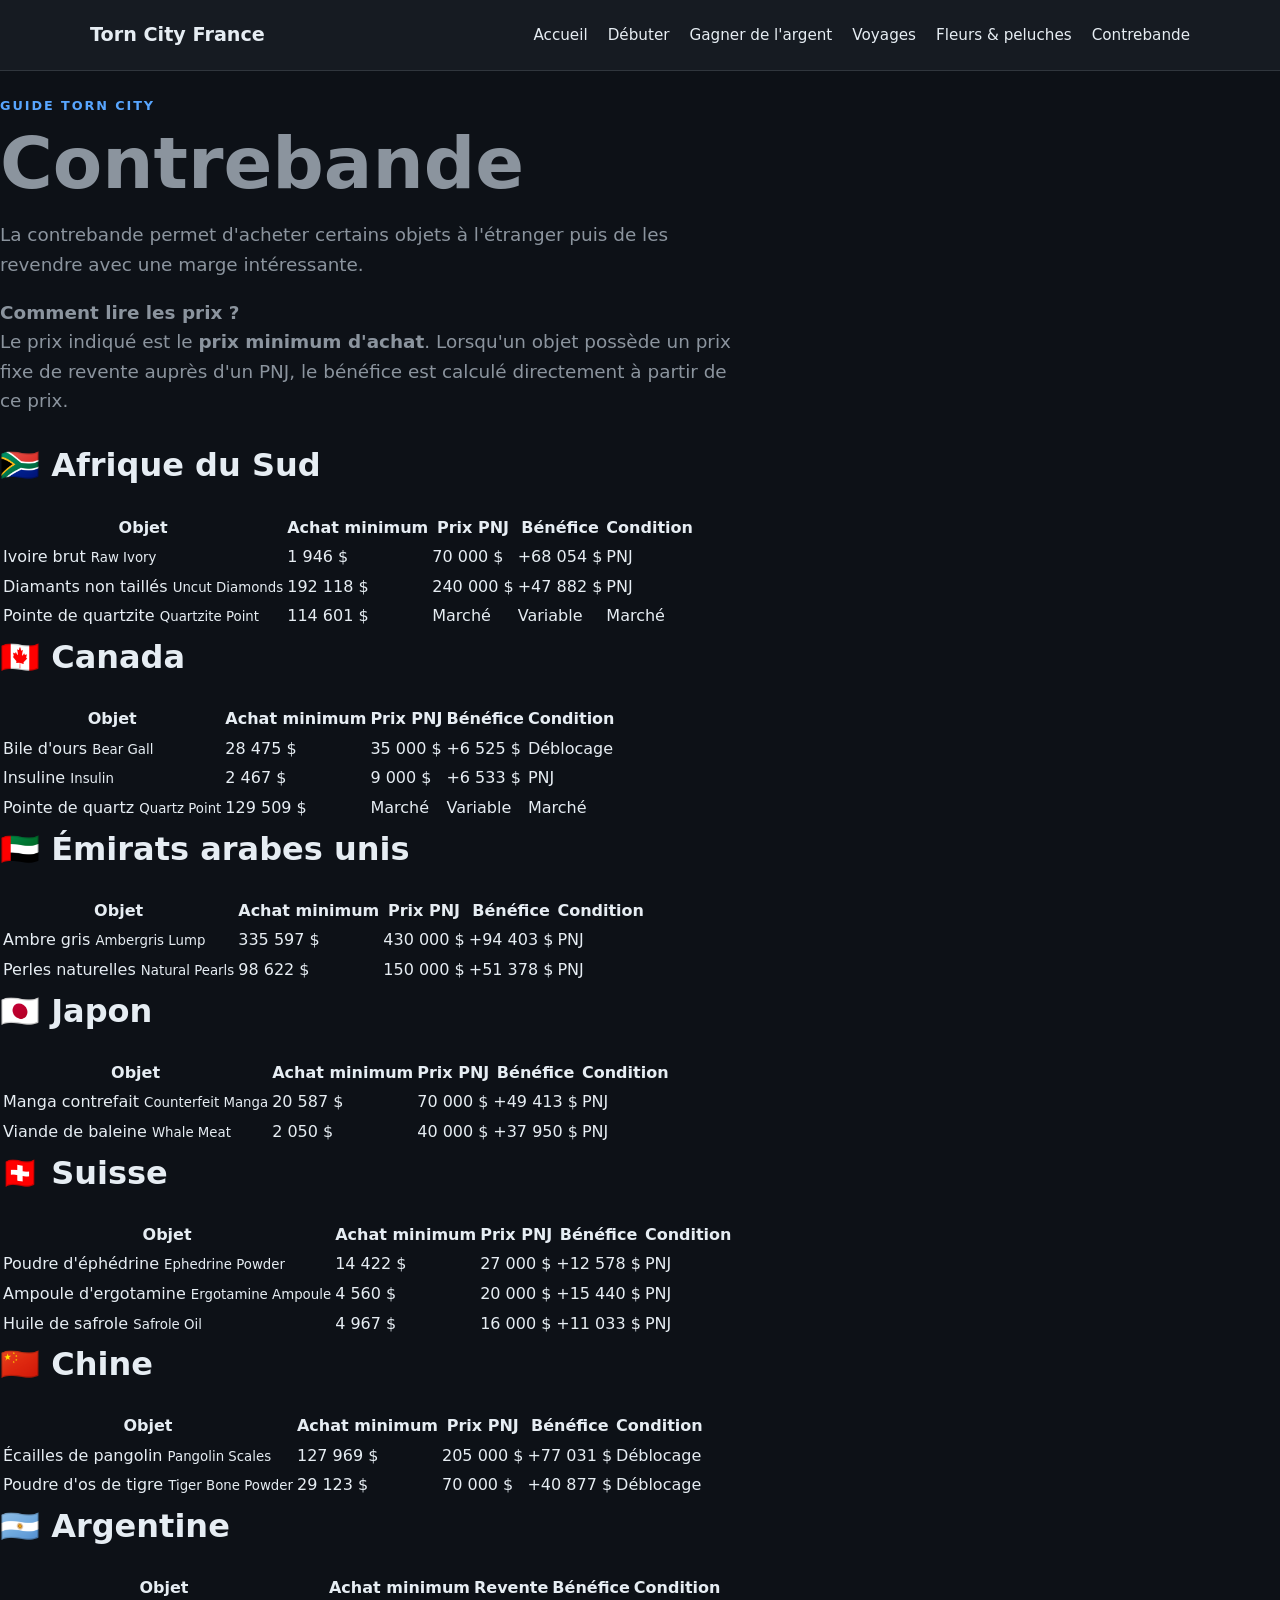
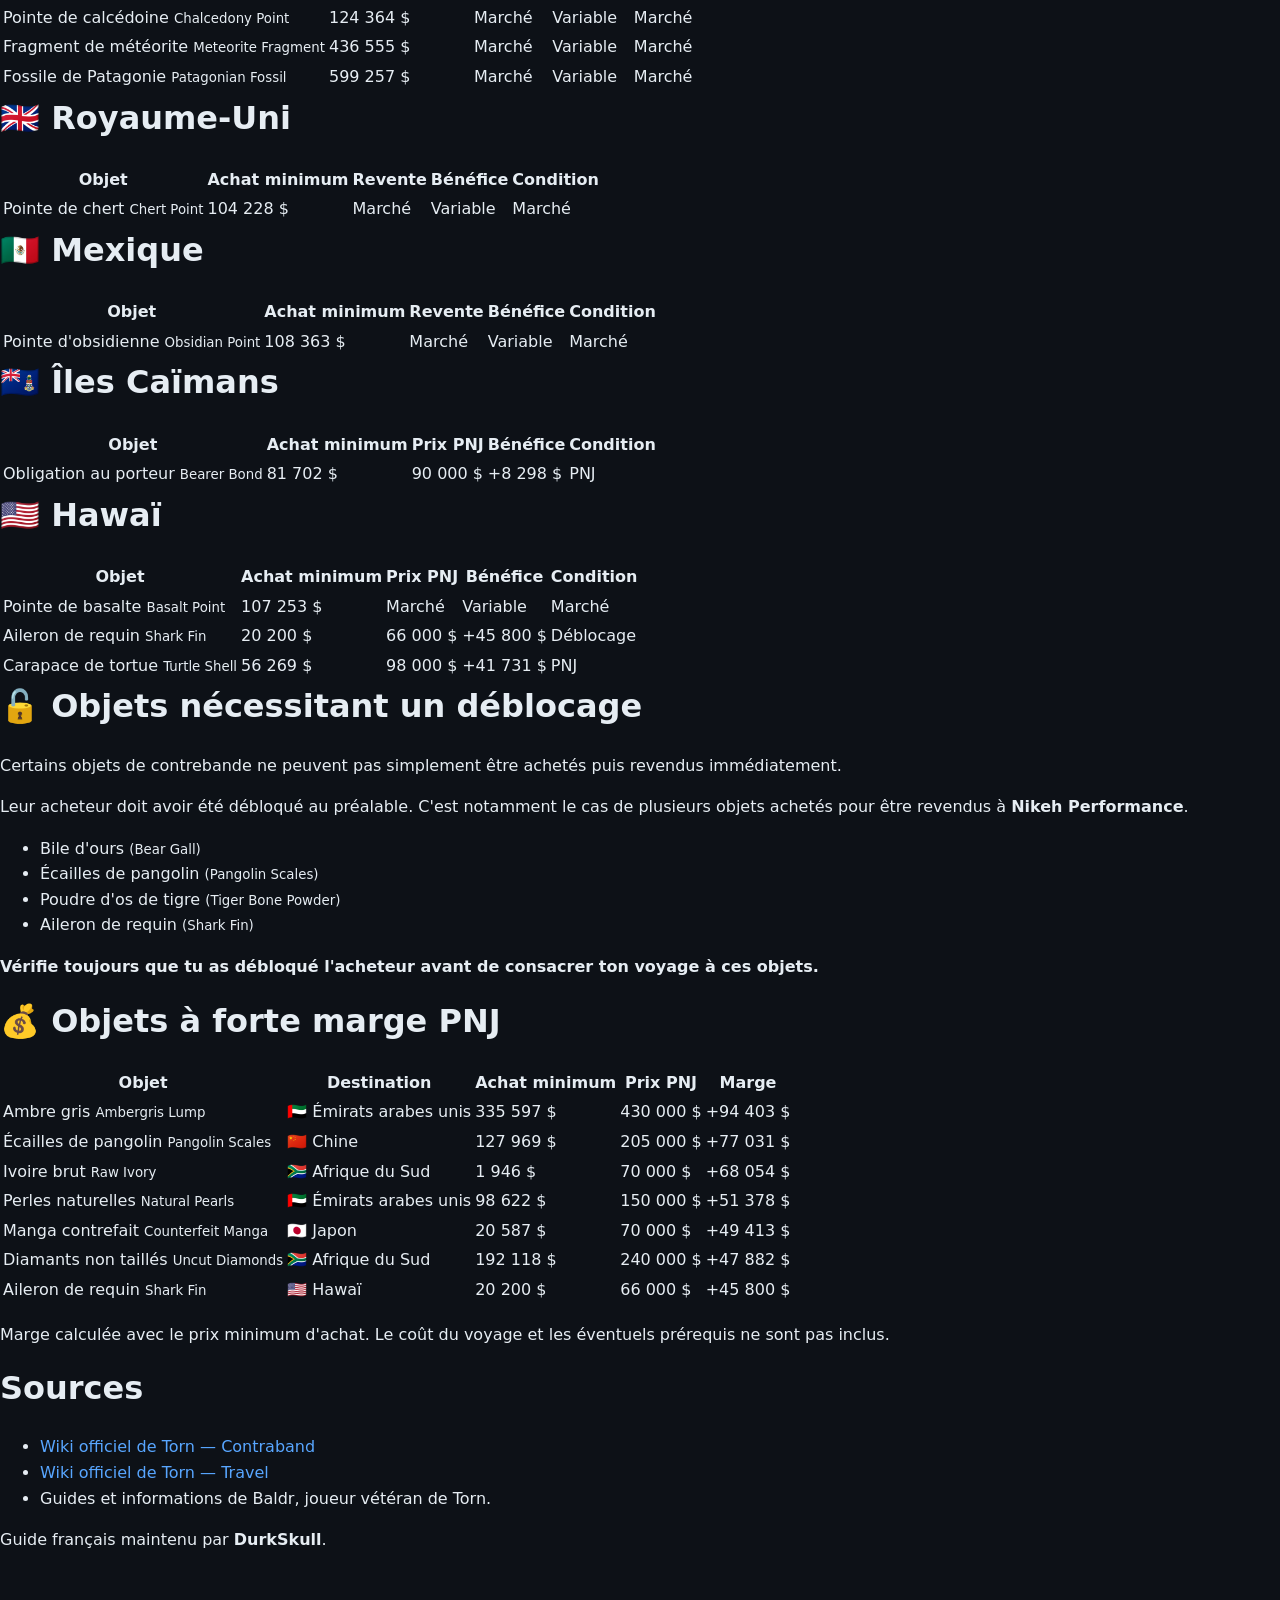
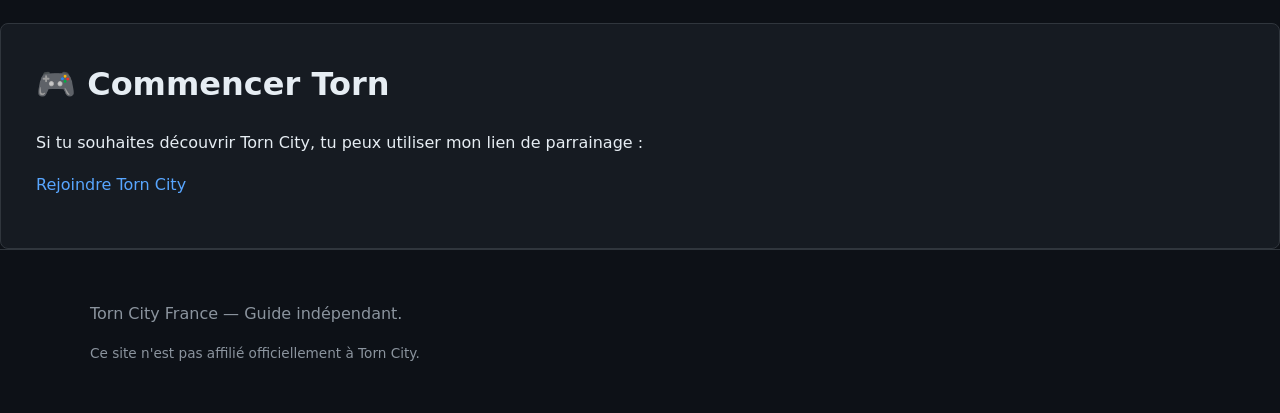
==== commit 8a5bc47a: "Refactor meta tags in contrebande.html Updated meta tags for SEO and security enhancements." ====
--- a/contrebande.html
+++ b/contrebande.html
@@ -5,10 +5,32 @@
     <meta name="viewport" content="width=device-width, initial-scale=1.0">
 
     <title>Contrebande — Guide français de Torn City</title>
-    <meta name="description" content="Guide français de la contrebande dans Torn City : objets, prix minimum, prix PNJ, bénéfices et prérequis.">
-    <meta name="robots" content="index, follow">
-
-    <link rel="canonical" href="https://durkskull.github.io/Torn-city-fr-guide/contrebande.html">
+
+    <meta
+        name="description"
+        content="Guide français de la contrebande dans Torn City : objets, prix minimum, prix PNJ, bénéfices et prérequis."
+    >
+
+    <meta
+        name="robots"
+        content="index, follow, max-image-preview:large"
+    >
+
+    <meta
+        name="referrer"
+        content="strict-origin-when-cross-origin"
+    >
+
+    <meta
+        http-equiv="Content-Security-Policy"
+        content="default-src 'self'; base-uri 'self'; form-action 'self'; frame-ancestors 'none'; object-src 'none'; img-src 'self'; style-src 'self'; script-src 'none'; connect-src 'none';"
+    >
+
+    <link
+        rel="canonical"
+        href="https://durkskull.github.io/Torn-city-fr-guide/contrebande.html"
+    >
+
     <link rel="stylesheet" href="css/style.css">
 
     <style>
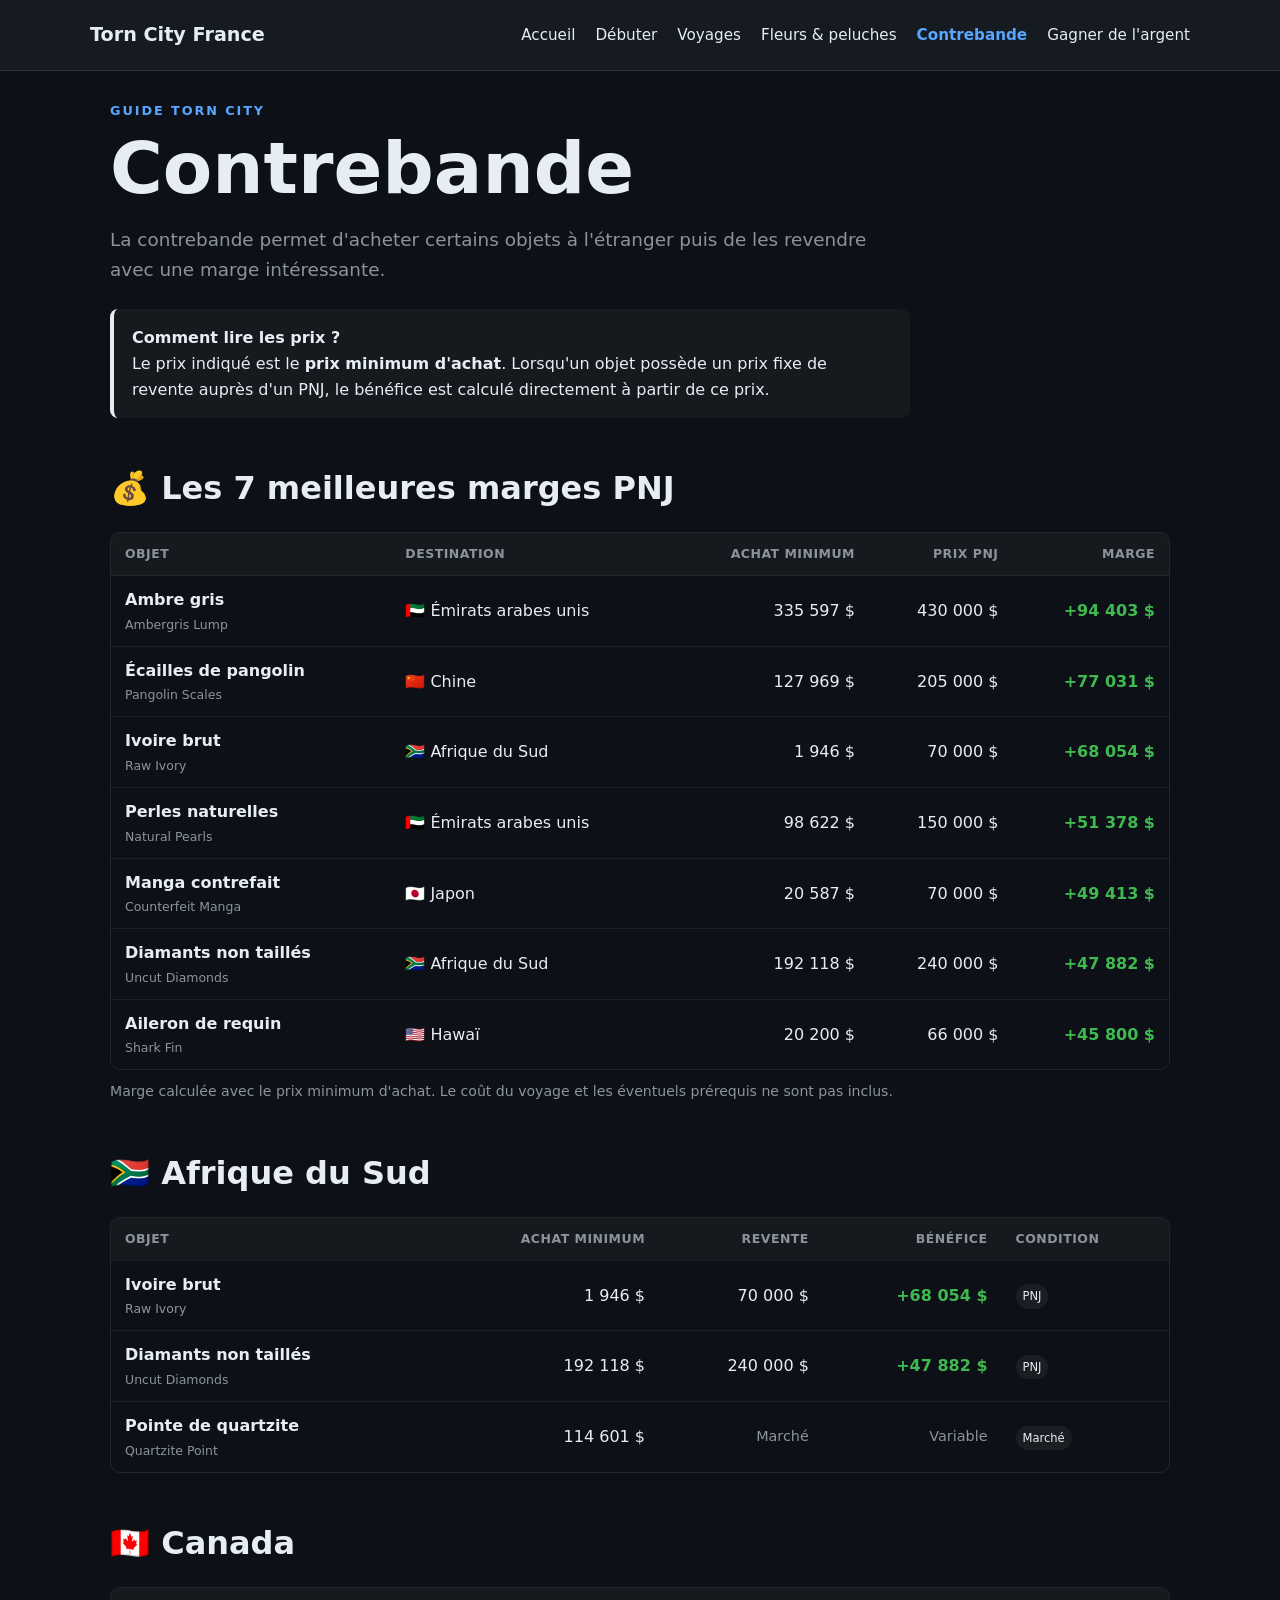
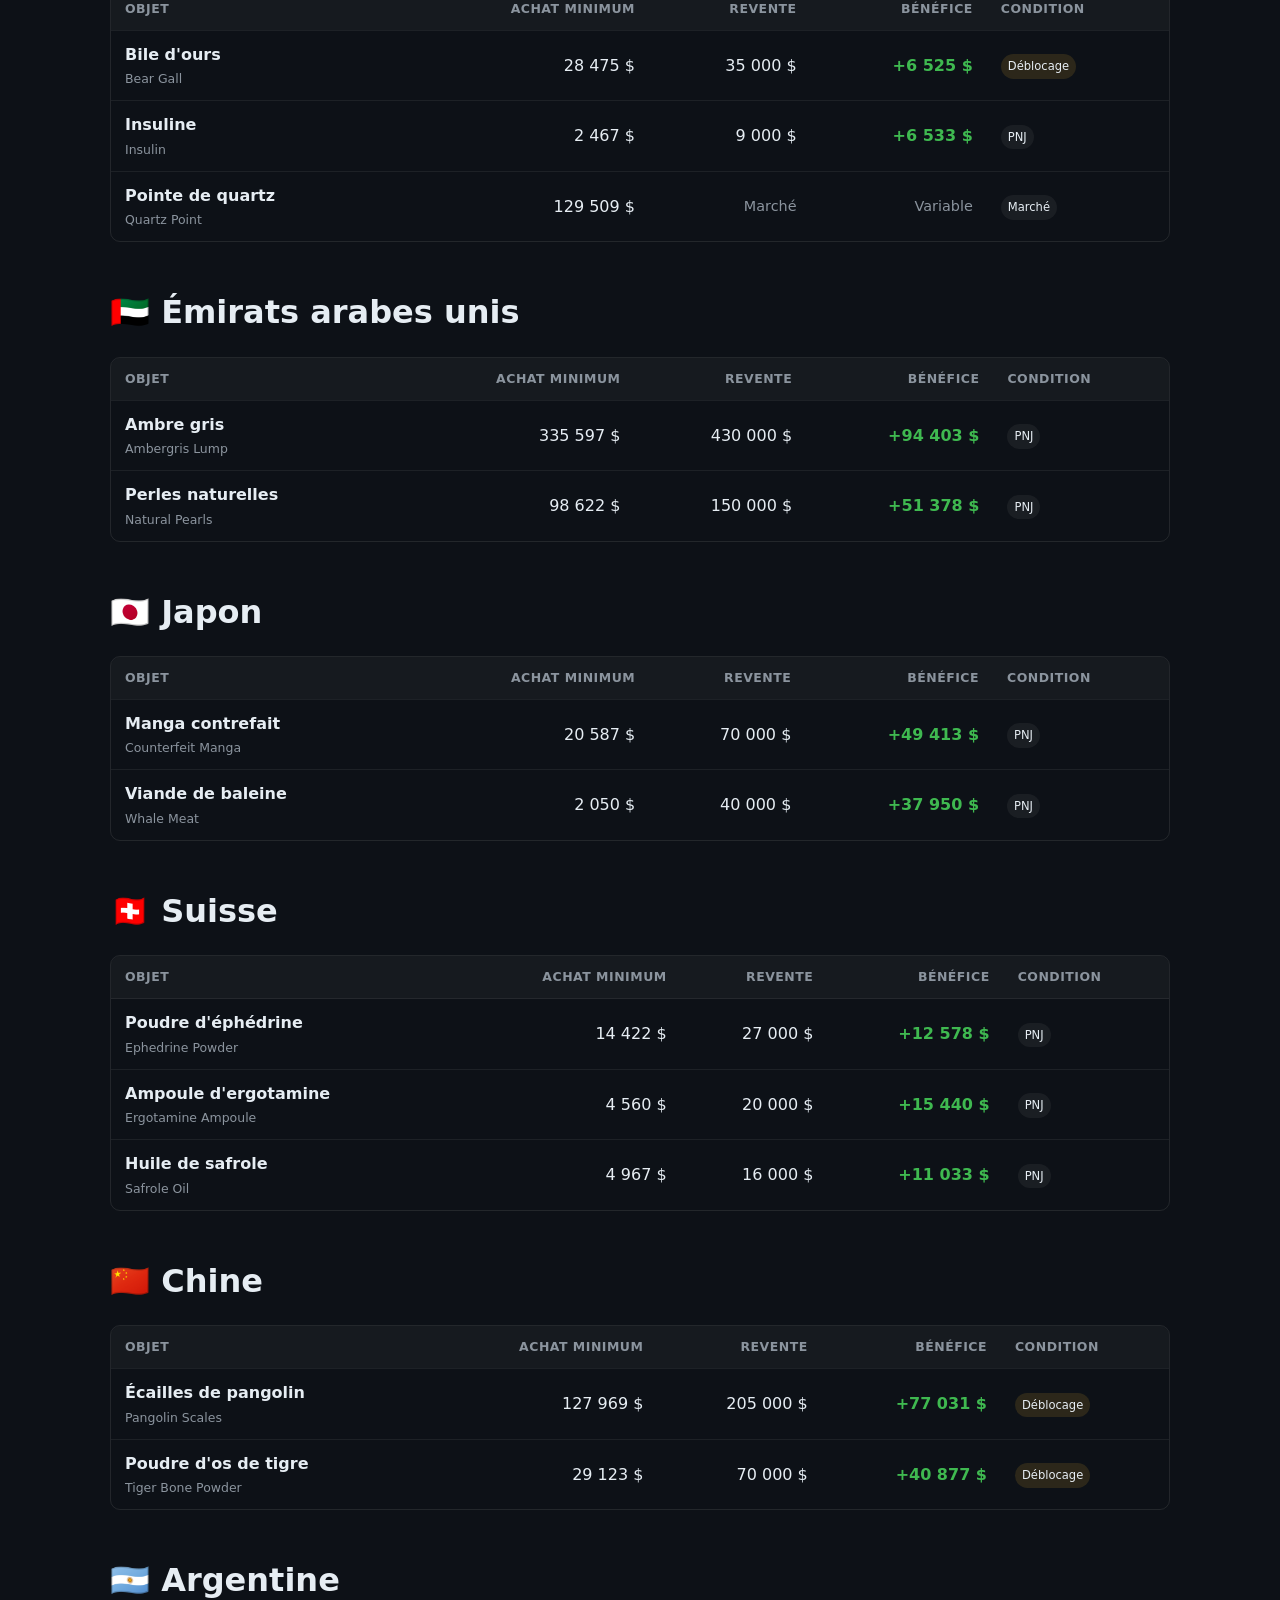
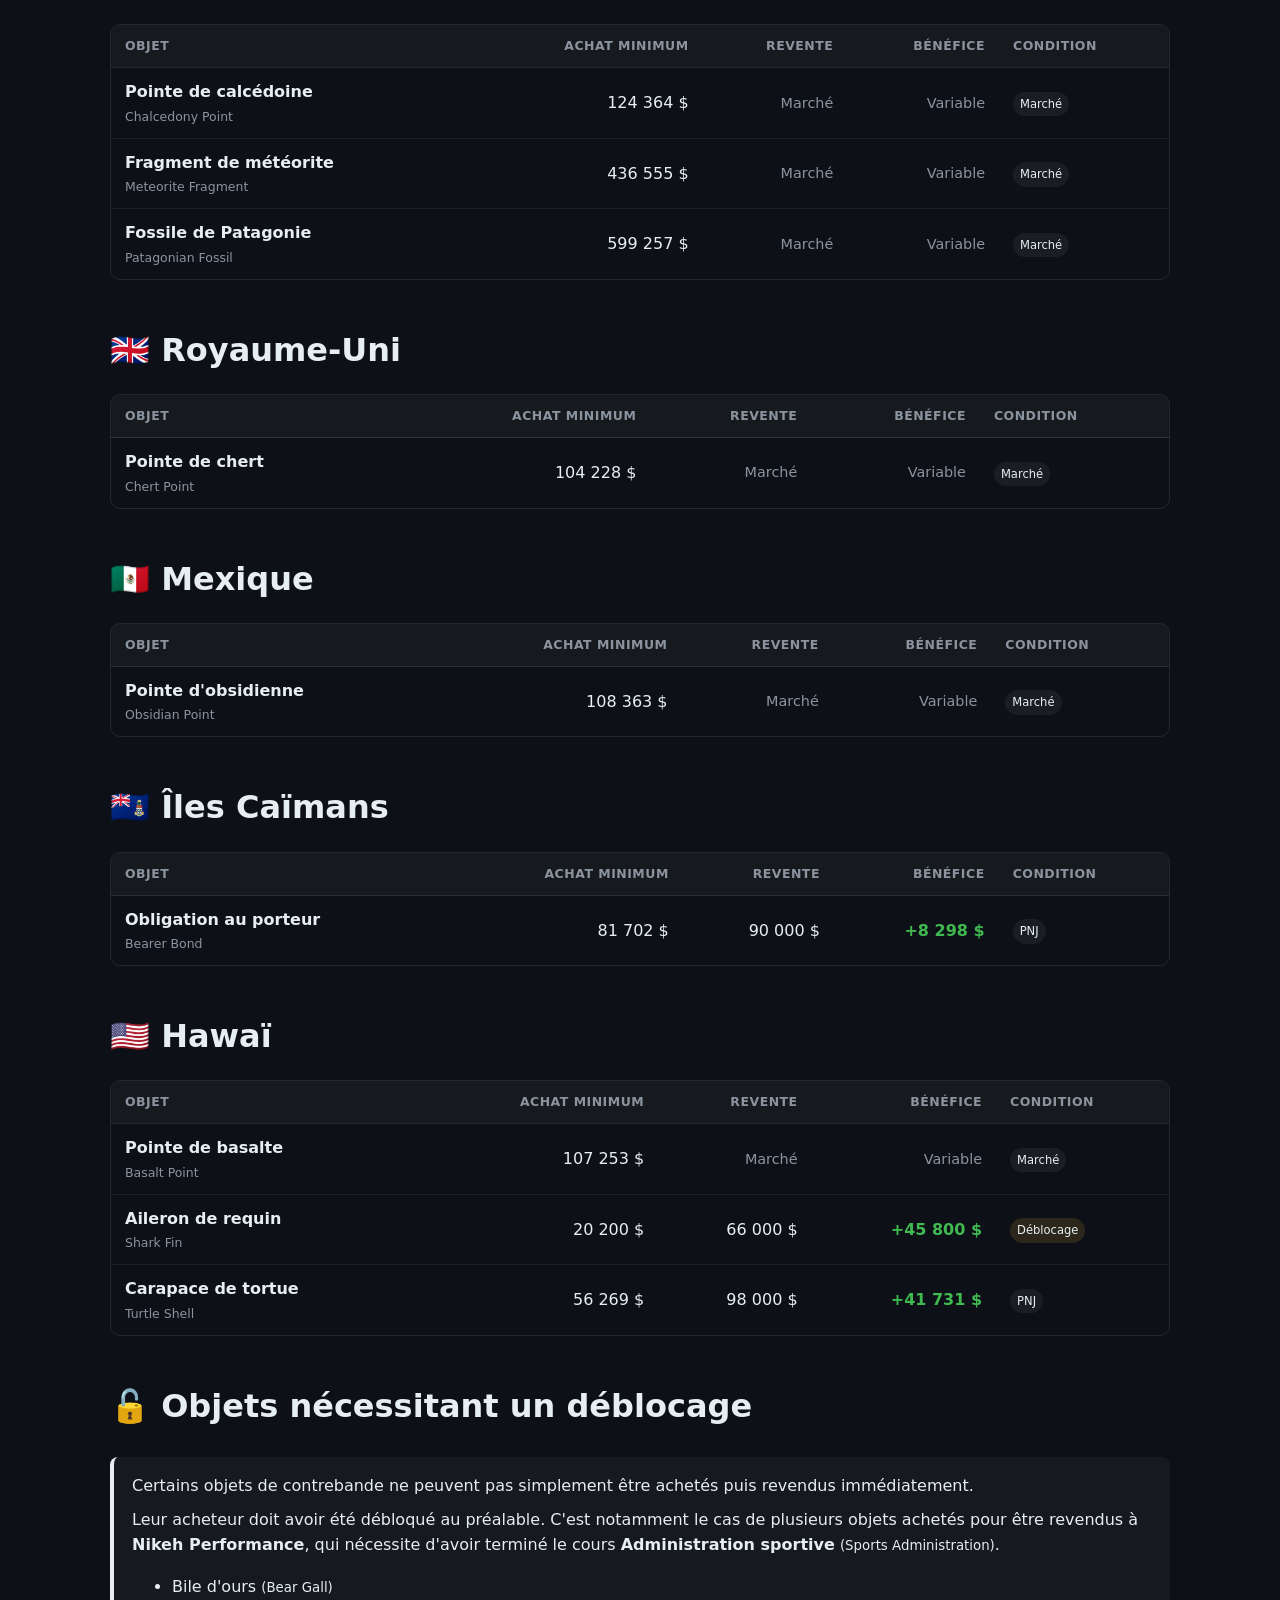
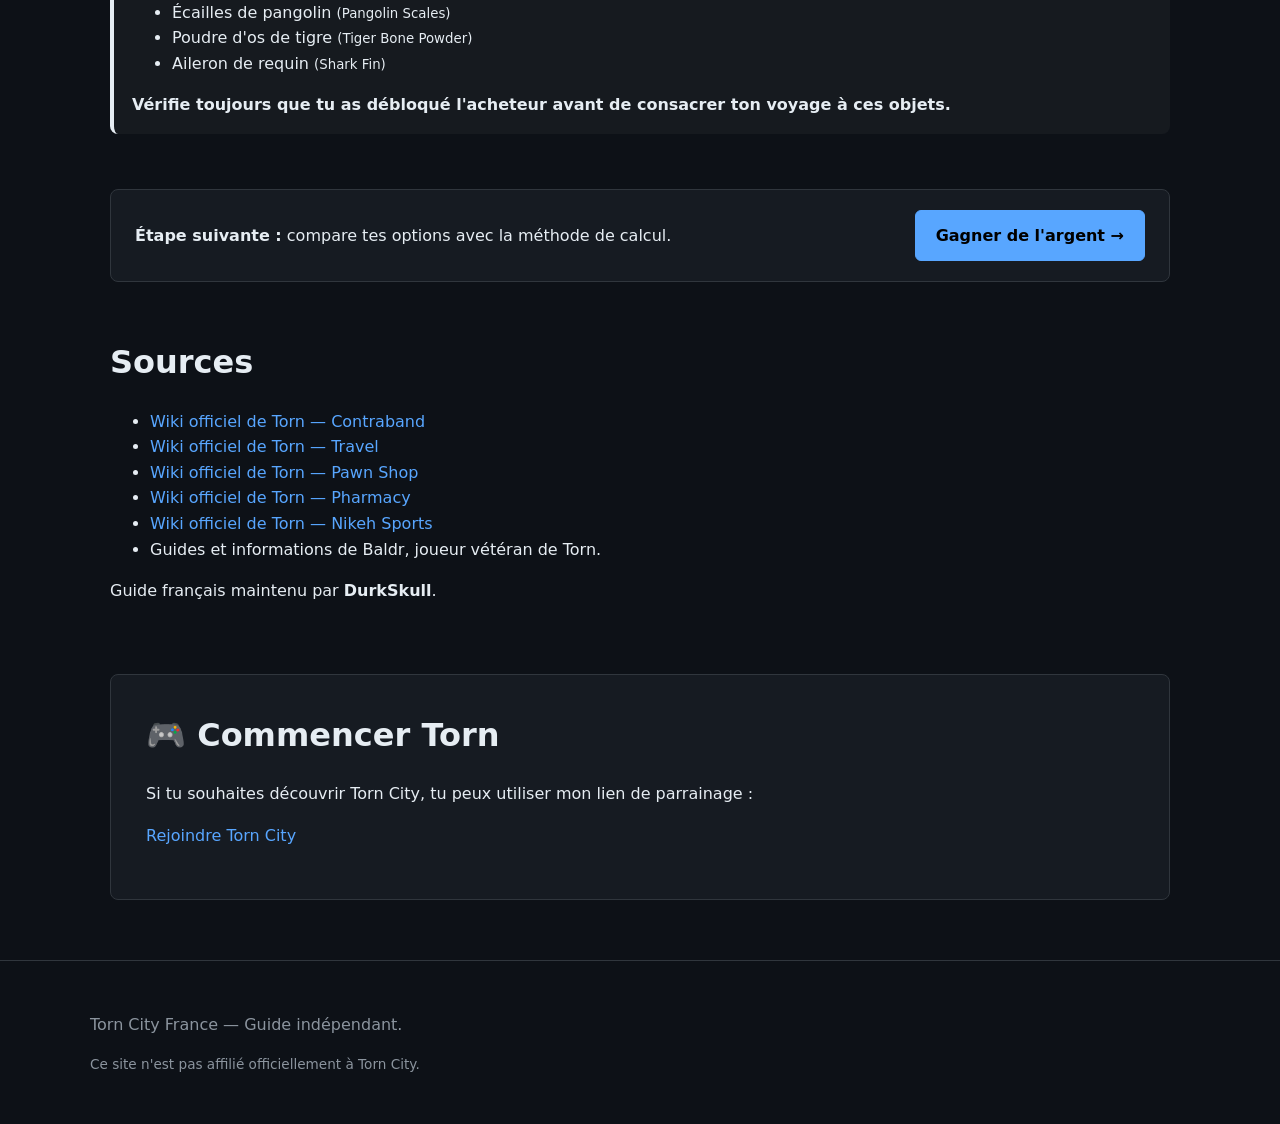
==== commit e5f624f2: "Révision du contenu : un rôle par page, une seule source par information - gagner-argent et guide-de" ====
--- a/contrebande.html
+++ b/contrebande.html
@@ -32,132 +32,6 @@
     >
 
     <link rel="stylesheet" href="css/style.css">
-
-    <style>
-        .contraband-page {
-            max-width: 1100px;
-            margin: auto;
-            padding: 30px 20px 60px;
-        }
-
-        .intro {
-            margin-bottom: 30px;
-        }
-
-        .notice {
-            padding: 15px 18px;
-            border-left: 4px solid currentColor;
-            background: rgba(127,127,127,.08);
-            border-radius: 6px;
-            margin: 20px 0 30px;
-        }
-
-        .country {
-            margin: 40px 0;
-        }
-
-        .country h2 {
-            margin-bottom: 12px;
-        }
-
-        .table-wrap {
-            overflow-x: auto;
-            border-radius: 10px;
-            border: 1px solid rgba(127,127,127,.2);
-        }
-
-        table {
-            width: 100%;
-            border-collapse: collapse;
-            min-width: 700px;
-        }
-
-        th,
-        td {
-            padding: 11px 14px;
-            border-bottom: 1px solid rgba(127,127,127,.14);
-        }
-
-        th {
-            text-align: left;
-            font-size: .85rem;
-            text-transform: uppercase;
-            letter-spacing: .03em;
-            opacity: .75;
-            background: rgba(127,127,127,.08);
-        }
-
-        td.number,
-        th.number {
-            text-align: right;
-            white-space: nowrap;
-        }
-
-        tr:last-child td {
-            border-bottom: 0;
-        }
-
-        .item-name {
-            font-weight: 700;
-        }
-
-        .item-name small {
-            display: block;
-            font-weight: 400;
-            font-size: .78rem;
-            opacity: .6;
-            margin-top: 2px;
-        }
-
-        .profit {
-            font-weight: 700;
-            white-space: nowrap;
-        }
-
-        .positive {
-            color: #238636;
-        }
-
-        .market {
-            opacity: .75;
-            font-size: .9rem;
-        }
-
-        .tag {
-            display: inline-block;
-            font-size: .72rem;
-            padding: 3px 7px;
-            border-radius: 20px;
-            background: rgba(127,127,127,.12);
-            white-space: nowrap;
-        }
-
-        .tag-lock {
-            background: rgba(220,170,40,.15);
-        }
-
-        .section-note {
-            margin-top: 10px;
-            font-size: .88rem;
-            opacity: .7;
-        }
-
-        .sources {
-            margin-top: 50px;
-        }
-
-        @media (max-width: 700px) {
-            .contraband-page {
-                padding-left: 12px;
-                padding-right: 12px;
-            }
-
-            th,
-            td {
-                padding: 9px 10px;
-            }
-        }
-    </style>
 </head>
 
 <body>
@@ -170,10 +44,10 @@
         <nav aria-label="Navigation principale">
             <a href="index.html">Accueil</a>
             <a href="guide-debutant.html">Débuter</a>
-            <a href="gagner-argent.html">Gagner de l'argent</a>
             <a href="voyages.html">Voyages</a>
             <a href="fleurs-peluches.html">Fleurs &amp; peluches</a>
             <a href="contrebande.html" aria-current="page">Contrebande</a>
+            <a href="gagner-argent.html">Gagner de l'argent</a>
         </nav>
 
     </div>
@@ -203,6 +77,133 @@
     </header>
 
 
+    <!-- MEILLEURES MARGES -->
+
+    <section class="country">
+
+        <h2>💰 Les 7 meilleures marges PNJ</h2>
+
+        <div class="table-wrap">
+
+            <table>
+
+                <thead>
+                    <tr>
+                        <th>Objet</th>
+                        <th>Destination</th>
+                        <th class="number">Achat minimum</th>
+                        <th class="number">Prix PNJ</th>
+                        <th class="number">Marge</th>
+                    </tr>
+                </thead>
+
+                <tbody>
+
+                    <tr>
+                        <td>
+                            <span class="item-name">
+                                Ambre gris
+                                <small>Ambergris Lump</small>
+                            </span>
+                        </td>
+                        <td>🇦🇪 Émirats arabes unis</td>
+                        <td class="number">335 597 $</td>
+                        <td class="number">430 000 $</td>
+                        <td class="number profit positive">+94 403 $</td>
+                    </tr>
+
+                    <tr>
+                        <td>
+                            <span class="item-name">
+                                Écailles de pangolin
+                                <small>Pangolin Scales</small>
+                            </span>
+                        </td>
+                        <td>🇨🇳 Chine</td>
+                        <td class="number">127 969 $</td>
+                        <td class="number">205 000 $</td>
+                        <td class="number profit positive">+77 031 $</td>
+                    </tr>
+
+                    <tr>
+                        <td>
+                            <span class="item-name">
+                                Ivoire brut
+                                <small>Raw Ivory</small>
+                            </span>
+                        </td>
+                        <td>🇿🇦 Afrique du Sud</td>
+                        <td class="number">1 946 $</td>
+                        <td class="number">70 000 $</td>
+                        <td class="number profit positive">+68 054 $</td>
+                    </tr>
+
+                    <tr>
+                        <td>
+                            <span class="item-name">
+                                Perles naturelles
+                                <small>Natural Pearls</small>
+                            </span>
+                        </td>
+                        <td>🇦🇪 Émirats arabes unis</td>
+                        <td class="number">98 622 $</td>
+                        <td class="number">150 000 $</td>
+                        <td class="number profit positive">+51 378 $</td>
+                    </tr>
+
+                    <tr>
+                        <td>
+                            <span class="item-name">
+                                Manga contrefait
+                                <small>Counterfeit Manga</small>
+                            </span>
+                        </td>
+                        <td>🇯🇵 Japon</td>
+                        <td class="number">20 587 $</td>
+                        <td class="number">70 000 $</td>
+                        <td class="number profit positive">+49 413 $</td>
+                    </tr>
+
+                    <tr>
+                        <td>
+                            <span class="item-name">
+                                Diamants non taillés
+                                <small>Uncut Diamonds</small>
+                            </span>
+                        </td>
+                        <td>🇿🇦 Afrique du Sud</td>
+                        <td class="number">192 118 $</td>
+                        <td class="number">240 000 $</td>
+                        <td class="number profit positive">+47 882 $</td>
+                    </tr>
+
+                    <tr>
+                        <td>
+                            <span class="item-name">
+                                Aileron de requin
+                                <small>Shark Fin</small>
+                            </span>
+                        </td>
+                        <td>🇺🇸 Hawaï</td>
+                        <td class="number">20 200 $</td>
+                        <td class="number">66 000 $</td>
+                        <td class="number profit positive">+45 800 $</td>
+                    </tr>
+
+                </tbody>
+
+            </table>
+
+        </div>
+
+        <p class="section-note">
+            Marge calculée avec le prix minimum d'achat. Le coût du voyage
+            et les éventuels prérequis ne sont pas inclus.
+        </p>
+
+    </section>
+
+
     <!-- AFRIQUE DU SUD -->
 
     <section class="country">
@@ -217,7 +218,7 @@
                     <tr>
                         <th>Objet</th>
                         <th class="number">Achat minimum</th>
-                        <th class="number">Prix PNJ</th>
+                        <th class="number">Revente</th>
                         <th class="number">Bénéfice</th>
                         <th>Condition</th>
                     </tr>
@@ -287,7 +288,7 @@
                     <tr>
                         <th>Objet</th>
                         <th class="number">Achat minimum</th>
-                        <th class="number">Prix PNJ</th>
+                        <th class="number">Revente</th>
                         <th class="number">Bénéfice</th>
                         <th>Condition</th>
                     </tr>
@@ -357,7 +358,7 @@
                     <tr>
                         <th>Objet</th>
                         <th class="number">Achat minimum</th>
-                        <th class="number">Prix PNJ</th>
+                        <th class="number">Revente</th>
                         <th class="number">Bénéfice</th>
                         <th>Condition</th>
                     </tr>
@@ -414,7 +415,7 @@
                     <tr>
                         <th>Objet</th>
                         <th class="number">Achat minimum</th>
-                        <th class="number">Prix PNJ</th>
+                        <th class="number">Revente</th>
                         <th class="number">Bénéfice</th>
                         <th>Condition</th>
                     </tr>
@@ -471,7 +472,7 @@
                     <tr>
                         <th>Objet</th>
                         <th class="number">Achat minimum</th>
-                        <th class="number">Prix PNJ</th>
+                        <th class="number">Revente</th>
                         <th class="number">Bénéfice</th>
                         <th>Condition</th>
                     </tr>
@@ -541,7 +542,7 @@
                     <tr>
                         <th>Objet</th>
                         <th class="number">Achat minimum</th>
-                        <th class="number">Prix PNJ</th>
+                        <th class="number">Revente</th>
                         <th class="number">Bénéfice</th>
                         <th>Condition</th>
                     </tr>
@@ -756,7 +757,7 @@
                     <tr>
                         <th>Objet</th>
                         <th class="number">Achat minimum</th>
-                        <th class="number">Prix PNJ</th>
+                        <th class="number">Revente</th>
                         <th class="number">Bénéfice</th>
                         <th>Condition</th>
                     </tr>
@@ -800,7 +801,7 @@
                     <tr>
                         <th>Objet</th>
                         <th class="number">Achat minimum</th>
-                        <th class="number">Prix PNJ</th>
+                        <th class="number">Revente</th>
                         <th class="number">Bénéfice</th>
                         <th>Condition</th>
                     </tr>
@@ -872,7 +873,10 @@
             <p>
                 Leur acheteur doit avoir été débloqué au préalable.
                 C'est notamment le cas de plusieurs objets achetés pour
-                être revendus à <strong>Nikeh Performance</strong>.
+                être revendus à <strong>Nikeh Performance</strong>, qui
+                nécessite d'avoir terminé le cours
+                <strong>Administration sportive</strong>
+                <small>(Sports Administration)</small>.
             </p>
 
             <ul>
@@ -906,134 +910,13 @@
     </section>
 
 
-    <!-- OBJETS À BONNE RENTABILITÉ -->
-
-    <section class="country">
-
-        <h2>💰 Objets à forte marge PNJ</h2>
-
-        <div class="table-wrap">
-
-            <table>
-
-                <thead>
-                    <tr>
-                        <th>Objet</th>
-                        <th>Destination</th>
-                        <th class="number">Achat minimum</th>
-                        <th class="number">Prix PNJ</th>
-                        <th class="number">Marge</th>
-                    </tr>
-                </thead>
-
-                <tbody>
-
-                    <tr>
-                        <td>
-                            <span class="item-name">
-                                Ambre gris
-                                <small>Ambergris Lump</small>
-                            </span>
-                        </td>
-                        <td>🇦🇪 Émirats arabes unis</td>
-                        <td class="number">335 597 $</td>
-                        <td class="number">430 000 $</td>
-                        <td class="number profit positive">+94 403 $</td>
-                    </tr>
-
-                    <tr>
-                        <td>
-                            <span class="item-name">
-                                Écailles de pangolin
-                                <small>Pangolin Scales</small>
-                            </span>
-                        </td>
-                        <td>🇨🇳 Chine</td>
-                        <td class="number">127 969 $</td>
-                        <td class="number">205 000 $</td>
-                        <td class="number profit positive">+77 031 $</td>
-                    </tr>
-
-                    <tr>
-                        <td>
-                            <span class="item-name">
-                                Ivoire brut
-                                <small>Raw Ivory</small>
-                            </span>
-                        </td>
-                        <td>🇿🇦 Afrique du Sud</td>
-                        <td class="number">1 946 $</td>
-                        <td class="number">70 000 $</td>
-                        <td class="number profit positive">+68 054 $</td>
-                    </tr>
-
-                    <tr>
-                        <td>
-                            <span class="item-name">
-                                Perles naturelles
-                                <small>Natural Pearls</small>
-                            </span>
-                        </td>
-                        <td>🇦🇪 Émirats arabes unis</td>
-                        <td class="number">98 622 $</td>
-                        <td class="number">150 000 $</td>
-                        <td class="number profit positive">+51 378 $</td>
-                    </tr>
-
-                    <tr>
-                        <td>
-                            <span class="item-name">
-                                Manga contrefait
-                                <small>Counterfeit Manga</small>
-                            </span>
-                        </td>
-                        <td>🇯🇵 Japon</td>
-                        <td class="number">20 587 $</td>
-                        <td class="number">70 000 $</td>
-                        <td class="number profit positive">+49 413 $</td>
-                    </tr>
-
-                    <tr>
-                        <td>
-                            <span class="item-name">
-                                Diamants non taillés
-                                <small>Uncut Diamonds</small>
-                            </span>
-                        </td>
-                        <td>🇿🇦 Afrique du Sud</td>
-                        <td class="number">192 118 $</td>
-                        <td class="number">240 000 $</td>
-                        <td class="number profit positive">+47 882 $</td>
-                    </tr>
-
-                    <tr>
-                        <td>
-                            <span class="item-name">
-                                Aileron de requin
-                                <small>Shark Fin</small>
-                            </span>
-                        </td>
-                        <td>🇺🇸 Hawaï</td>
-                        <td class="number">20 200 $</td>
-                        <td class="number">66 000 $</td>
-                        <td class="number profit positive">+45 800 $</td>
-                    </tr>
-
-                </tbody>
-
-            </table>
-
-        </div>
-
-        <p class="section-note">
-            Marge calculée avec le prix minimum d'achat. Le coût du voyage
-            et les éventuels prérequis ne sont pas inclus.
-        </p>
-
-    </section>
-
-
     <!-- SOURCES -->
+
+    <div class="next-step">
+        <p><strong>Étape suivante :</strong> compare tes options avec la méthode de calcul.</p>
+        <a class="button" href="gagner-argent.html">Gagner de l'argent →</a>
+    </div>
+
 
     <section class="sources">
 
@@ -1057,6 +940,30 @@
             </li>
 
             <li>
+                <a href="https://wiki.torn.com/wiki/Pawn_Shop"
+                   target="_blank"
+                   rel="noopener noreferrer">
+                    Wiki officiel de Torn — Pawn Shop
+                </a>
+            </li>
+
+            <li>
+                <a href="https://wiki.torn.com/wiki/Pharmacy"
+                   target="_blank"
+                   rel="noopener noreferrer">
+                    Wiki officiel de Torn — Pharmacy
+                </a>
+            </li>
+
+            <li>
+                <a href="https://wiki.torn.com/wiki/Nikeh_Sports"
+                   target="_blank"
+                   rel="noopener noreferrer">
+                    Wiki officiel de Torn — Nikeh Sports
+                </a>
+            </li>
+
+            <li>
                 Guides et informations de Baldr,
                 joueur vétéran de Torn.
             </li>
--- a/css/style.css
+++ b/css/style.css
@@ -82,6 +82,11 @@
     color: var(--accent);
 }
 
+nav a[aria-current="page"] {
+    color: var(--accent);
+    font-weight: 600;
+}
+
 
 /* Hero */
 
@@ -110,6 +115,15 @@
     margin: 25px 0;
     color: var(--muted);
     font-size: 1.15rem;
+}
+
+.intro h1,
+.intro .notice {
+    color: var(--text);
+}
+
+.intro .notice {
+    font-size: 1rem;
 }
 
 
@@ -207,6 +221,329 @@
 }
 
 
+/* ==========================================================
+   Pages de contenu
+   (tous les styles vivent ici : la CSP des pages interdit
+   les blocs <style> et les attributs style="")
+   ========================================================== */
+
+.beginner-page,
+.travel-page,
+.items-page,
+.contraband-page,
+.money-page {
+    max-width: 1100px;
+    margin: auto;
+    padding: 30px 20px 60px;
+}
+
+.beginner-page > .intro,
+.travel-page > .intro,
+.money-page > .intro,
+.contraband-page > .intro {
+    max-width: 800px;
+    margin: 0 0 40px;
+}
+
+.guide-section,
+.country-section,
+.section,
+.country {
+    margin-top: 45px;
+}
+
+.guide-section h2,
+.country-section h2,
+.country h2 {
+    margin-bottom: 12px;
+}
+
+.guide-section h3 {
+    margin-top: 25px;
+    margin-bottom: 8px;
+}
+
+.sources {
+    margin-top: 55px;
+}
+
+.subtle {
+    font-size: 0.85rem;
+    color: var(--muted);
+}
+
+
+/* Encadrés */
+
+.notice {
+    margin: 25px 0;
+    padding: 16px 18px;
+    border-left: 4px solid currentColor;
+    background: rgba(127, 127, 127, 0.08);
+    border-radius: 8px;
+}
+
+.notice > :first-child {
+    margin-top: 0;
+}
+
+.notice > :last-child {
+    margin-bottom: 0;
+}
+
+.notice p {
+    margin: 8px 0 0;
+}
+
+.notice.success {
+    border-left-color: #238636;
+}
+
+.notice.warning {
+    border-left-color: #c98a00;
+}
+
+.notice.danger {
+    border-left-color: #c0392b;
+}
+
+
+/* Parcours numéroté */
+
+.steps {
+    counter-reset: guide-step;
+    list-style: none;
+    padding: 0;
+}
+
+.steps li {
+    counter-increment: guide-step;
+    position: relative;
+    padding: 15px 18px 15px 55px;
+    margin-bottom: 10px;
+    border: 1px solid rgba(127, 127, 127, 0.18);
+    border-radius: 8px;
+    background: rgba(127, 127, 127, 0.04);
+}
+
+.steps li::before {
+    content: counter(guide-step);
+    position: absolute;
+    left: 17px;
+    top: 14px;
+    width: 26px;
+    height: 26px;
+    display: flex;
+    align-items: center;
+    justify-content: center;
+    border-radius: 50%;
+    background: rgba(127, 127, 127, 0.15);
+    font-weight: 700;
+}
+
+.steps li p {
+    margin: 6px 0 0;
+}
+
+
+/* Petites tuiles */
+
+.tip-grid {
+    display: grid;
+    grid-template-columns: repeat(auto-fit, minmax(240px, 1fr));
+    gap: 12px;
+    margin-top: 18px;
+}
+
+.tip {
+    padding: 16px;
+    border: 1px solid rgba(127, 127, 127, 0.18);
+    border-radius: 8px;
+    background: rgba(127, 127, 127, 0.04);
+}
+
+.tip strong {
+    display: block;
+    margin-bottom: 6px;
+}
+
+.item-list {
+    display: grid;
+    grid-template-columns: repeat(auto-fit, minmax(220px, 1fr));
+    gap: 10px;
+    margin-top: 18px;
+}
+
+.item {
+    padding: 13px 15px;
+    border: 1px solid rgba(127, 127, 127, 0.18);
+    border-radius: 8px;
+    background: rgba(127, 127, 127, 0.04);
+}
+
+.item strong {
+    display: block;
+}
+
+.item small {
+    color: var(--muted);
+}
+
+
+/* Cartes compactes (pages Fleurs & peluches et Gagner de l'argent) */
+
+.items-page .cards,
+.money-page .cards {
+    grid-template-columns: repeat(auto-fit, minmax(230px, 1fr));
+    gap: 12px;
+    margin-top: 20px;
+}
+
+.items-page .card,
+.money-page .card {
+    padding: 16px;
+    border-radius: 9px;
+    background: rgba(127, 127, 127, 0.04);
+}
+
+.items-page .card strong,
+.money-page .card strong {
+    display: block;
+    margin-bottom: 6px;
+}
+
+.items-page .card small,
+.money-page .card small {
+    color: var(--muted);
+}
+
+.money-page .card p {
+    margin: 6px 0;
+    color: inherit;
+}
+
+
+/* Tableaux */
+
+.table-wrap {
+    overflow-x: auto;
+    margin-top: 18px;
+    border: 1px solid rgba(127, 127, 127, 0.2);
+    border-radius: 10px;
+}
+
+.table-wrap table {
+    width: 100%;
+    min-width: 650px;
+    border-collapse: collapse;
+}
+
+.table-wrap .travel-table {
+    min-width: 850px;
+}
+
+.table-wrap th,
+.table-wrap td {
+    padding: 11px 14px;
+    border-bottom: 1px solid rgba(127, 127, 127, 0.14);
+    text-align: left;
+    transition: background-color 0.12s ease;
+}
+
+.table-wrap th {
+    color: var(--muted);
+    font-size: 0.78rem;
+    letter-spacing: 0.04em;
+    text-transform: uppercase;
+    background: rgba(127, 127, 127, 0.08);
+}
+
+.table-wrap th.number,
+.table-wrap td.number {
+    text-align: right;
+    white-space: nowrap;
+}
+
+.table-wrap tr:last-child td {
+    border-bottom: 0;
+}
+
+.table-wrap tbody tr:hover td {
+    background: rgba(255, 193, 7, 0.12);
+}
+
+.item-name,
+.destination {
+    font-weight: 700;
+}
+
+.item-name small,
+.destination small {
+    display: block;
+    margin-top: 2px;
+    color: var(--muted);
+    font-size: 0.78rem;
+    font-weight: 400;
+}
+
+.country-cell {
+    font-weight: 600;
+}
+
+.profit {
+    font-weight: 700;
+    white-space: nowrap;
+}
+
+.positive {
+    color: #3fb950;
+}
+
+.market {
+    color: var(--muted);
+    font-size: 0.9rem;
+}
+
+.tag {
+    display: inline-block;
+    padding: 3px 7px;
+    border-radius: 20px;
+    background: rgba(127, 127, 127, 0.12);
+    font-size: 0.72rem;
+    white-space: nowrap;
+}
+
+.tag-lock {
+    background: rgba(220, 170, 40, 0.15);
+}
+
+.section-note {
+    margin-top: 10px;
+    color: var(--muted);
+    font-size: 0.88rem;
+}
+
+
+/* Lien "étape suivante" en bas de page */
+
+.next-step {
+    display: flex;
+    flex-wrap: wrap;
+    align-items: center;
+    justify-content: space-between;
+    gap: 12px 20px;
+    margin-top: 55px;
+    padding: 20px 24px;
+    border: 1px solid var(--border);
+    border-radius: 8px;
+    background: var(--surface);
+}
+
+.next-step p {
+    margin: 0;
+}
+
+
 /* Mobile */
 
 @media (max-width: 700px) {
@@ -232,4 +569,18 @@
     .container {
         width: min(100% - 30px, 1100px);
     }
-}
+
+    .beginner-page,
+    .travel-page,
+    .items-page,
+    .contraband-page,
+    .money-page {
+        padding-left: 12px;
+        padding-right: 12px;
+    }
+
+    .table-wrap th,
+    .table-wrap td {
+        padding: 9px 10px;
+    }
+}
